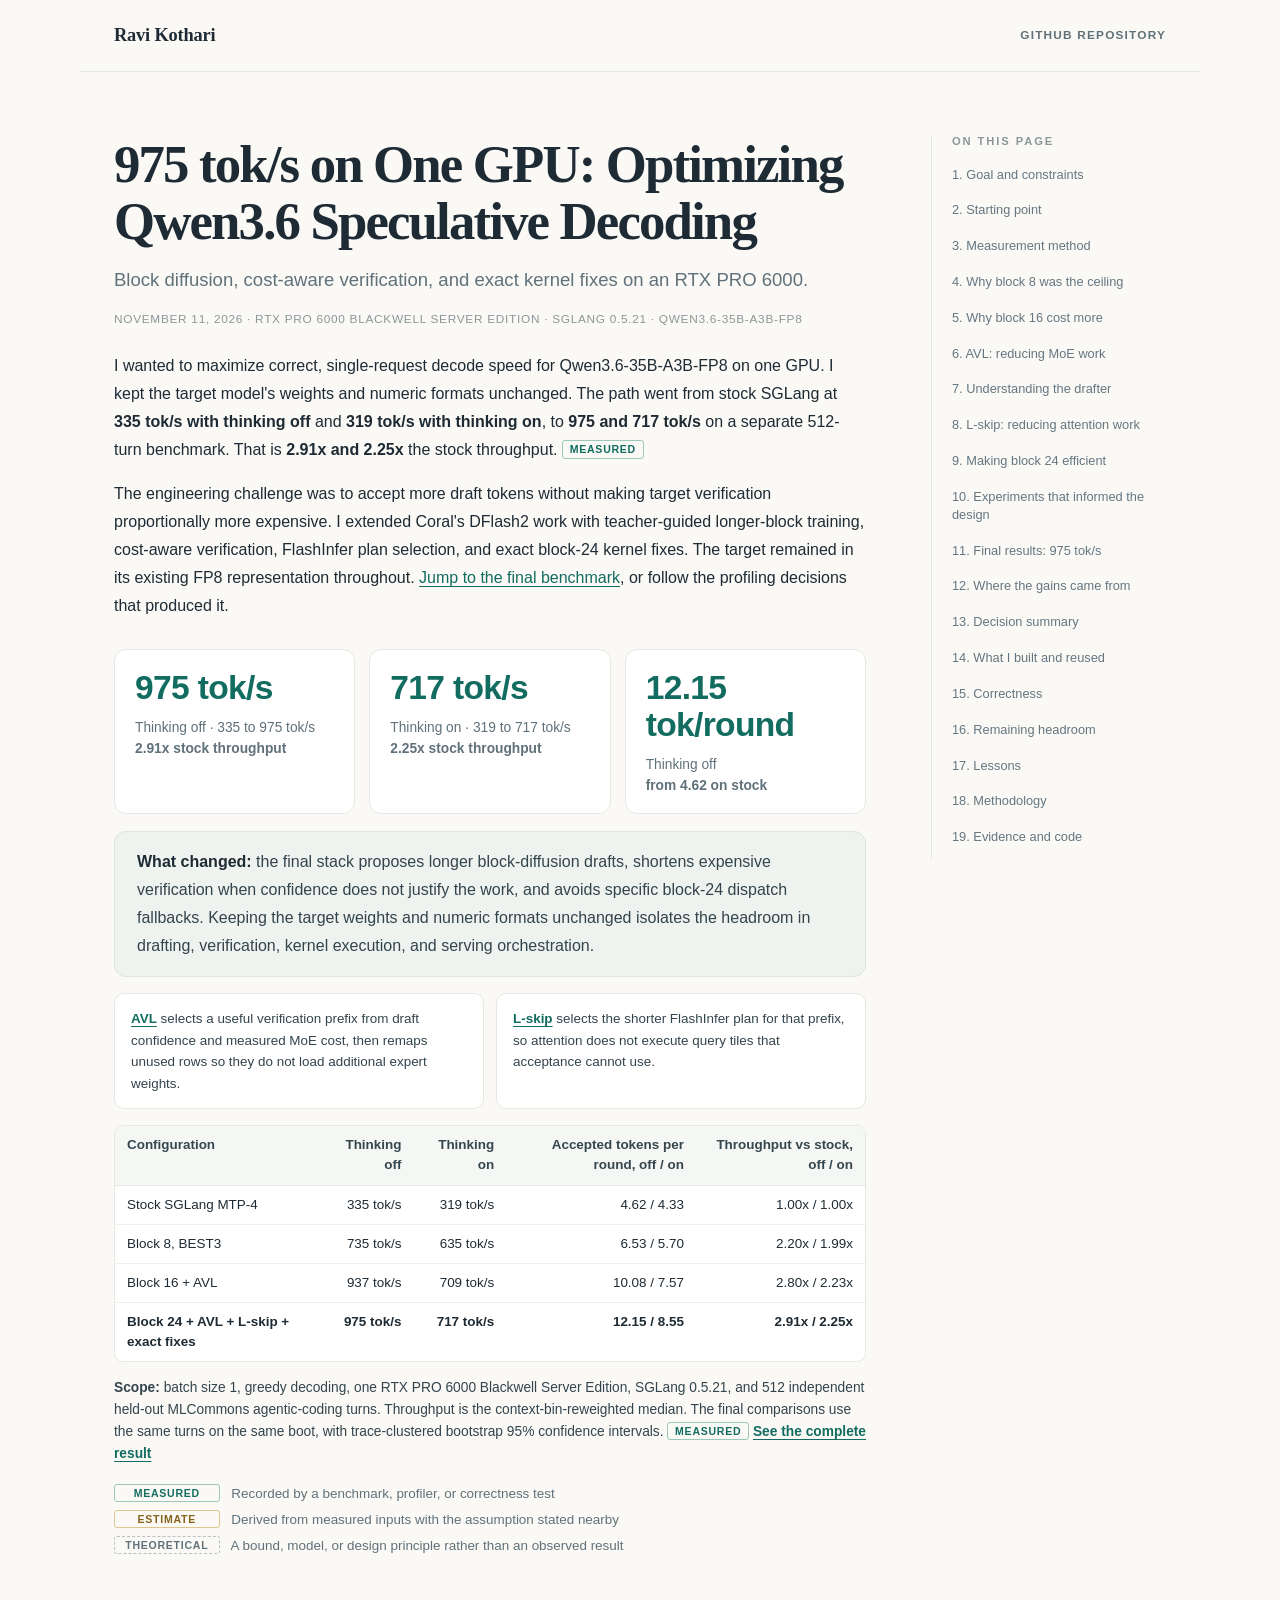
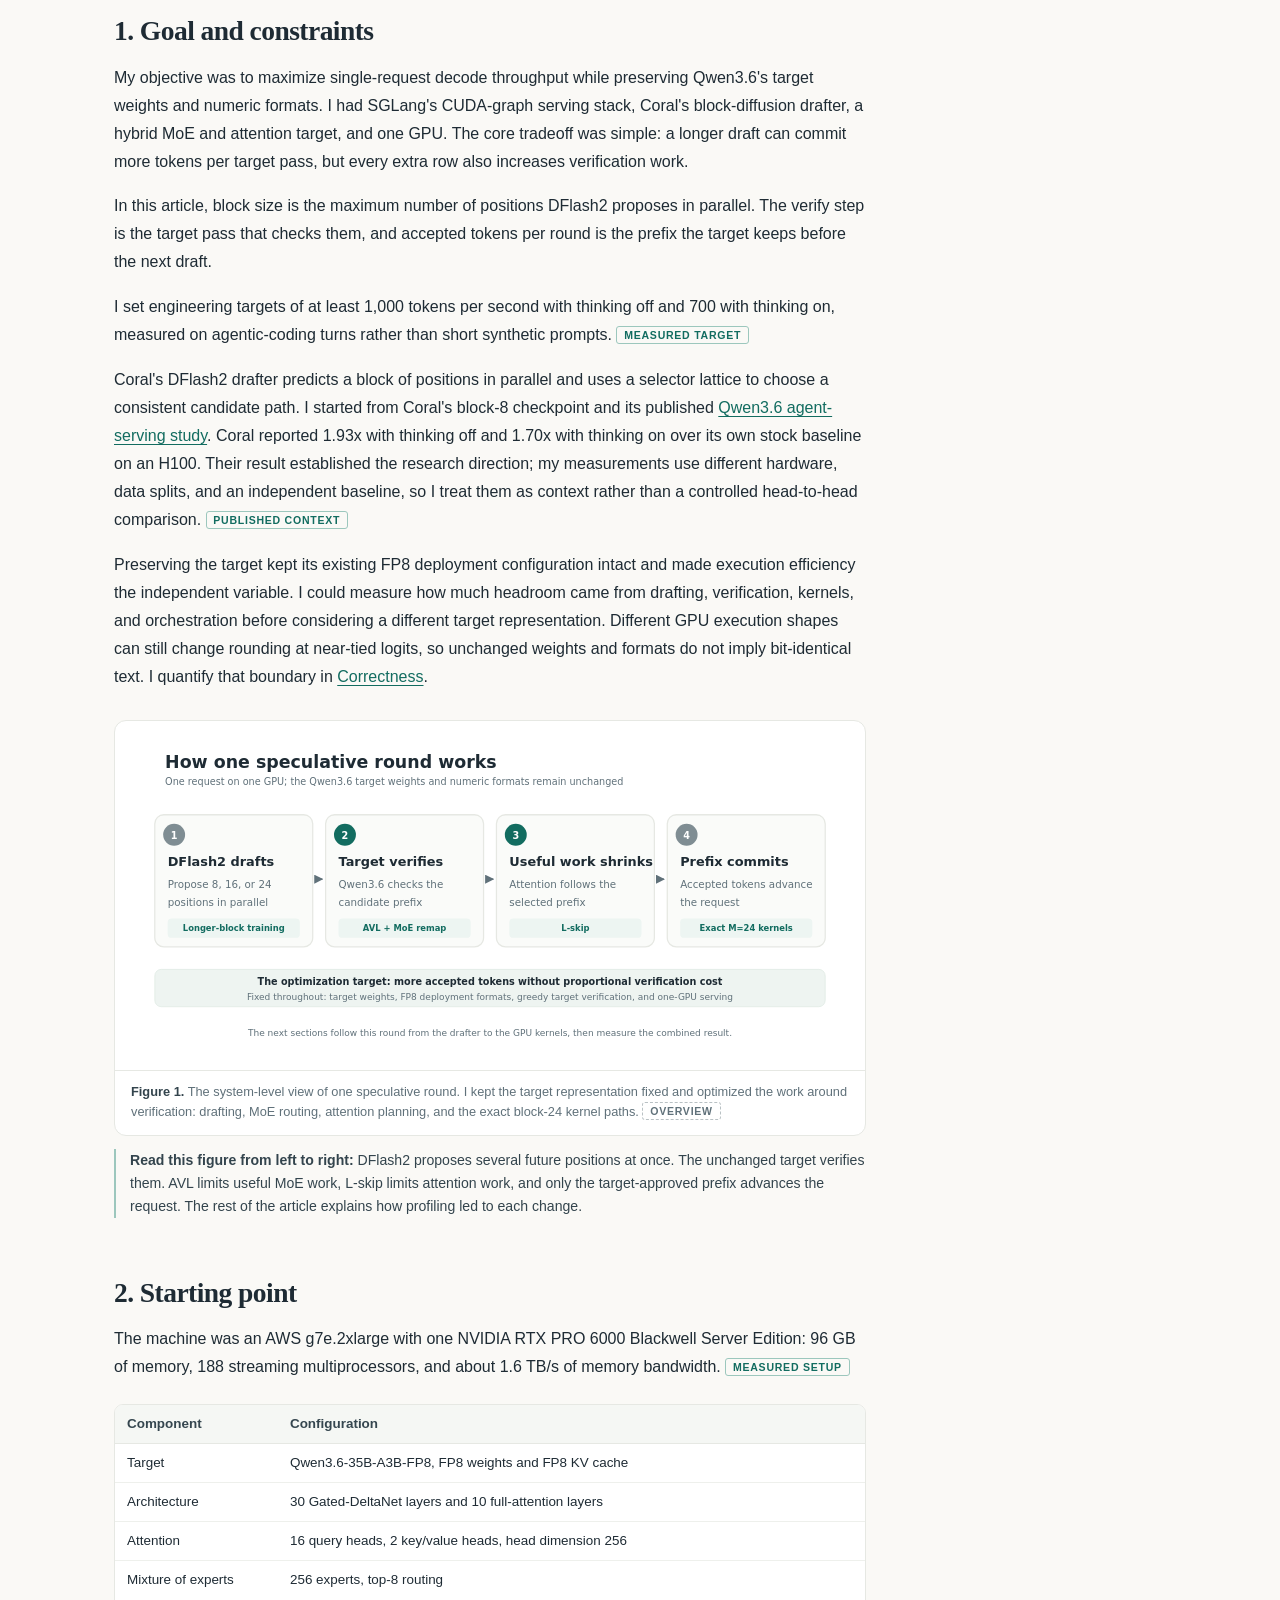
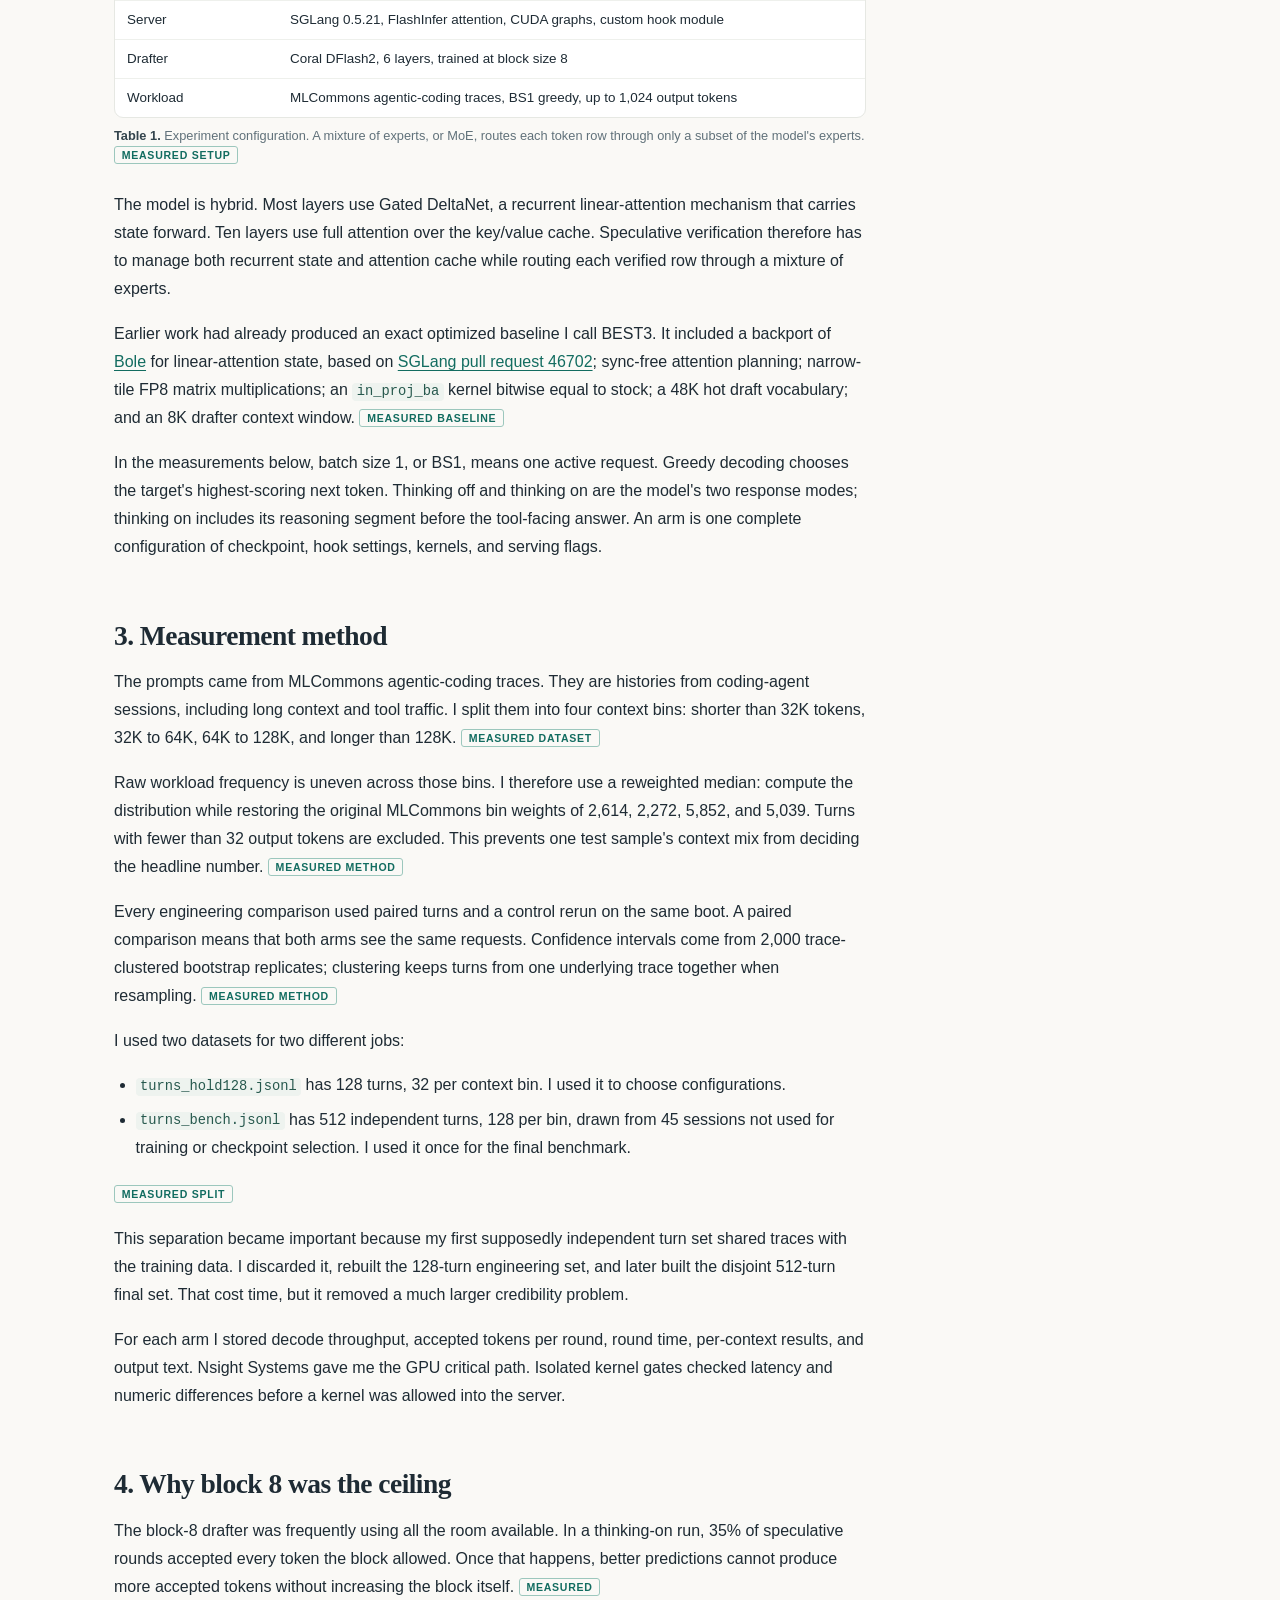
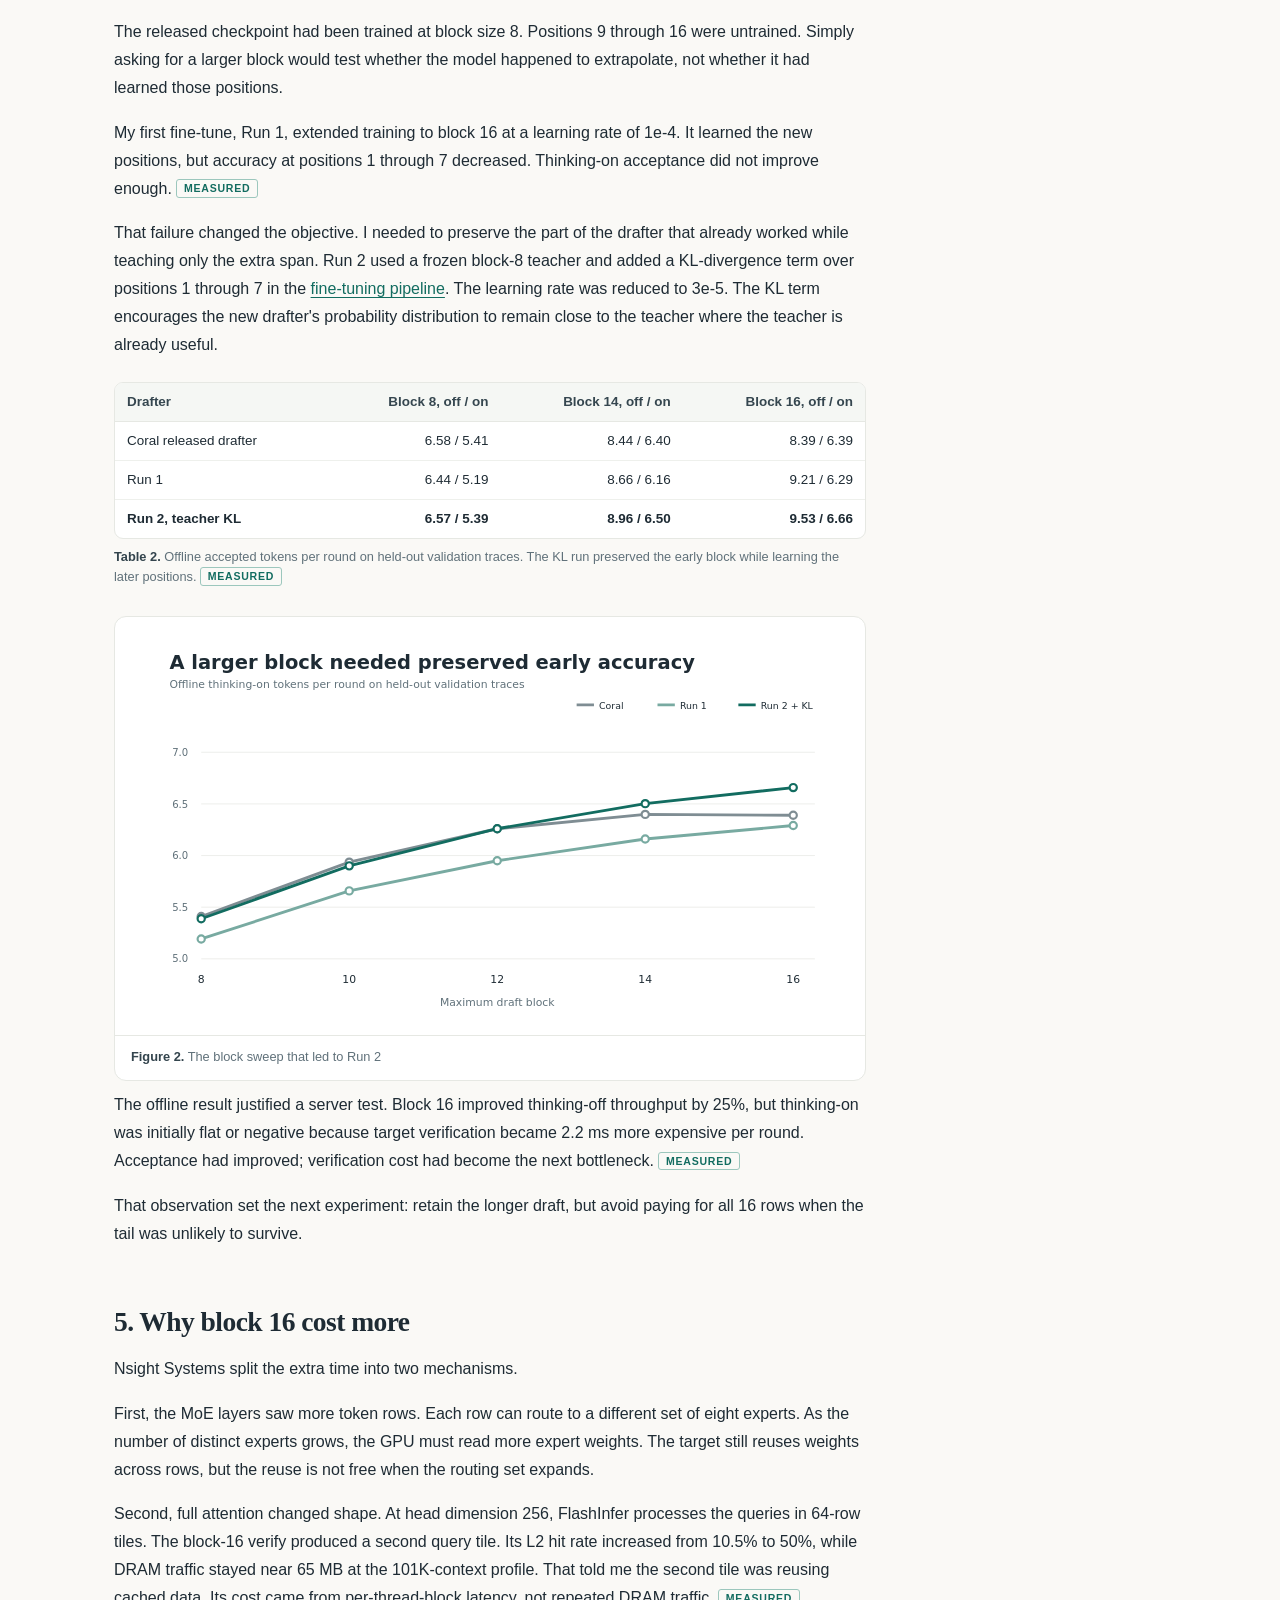
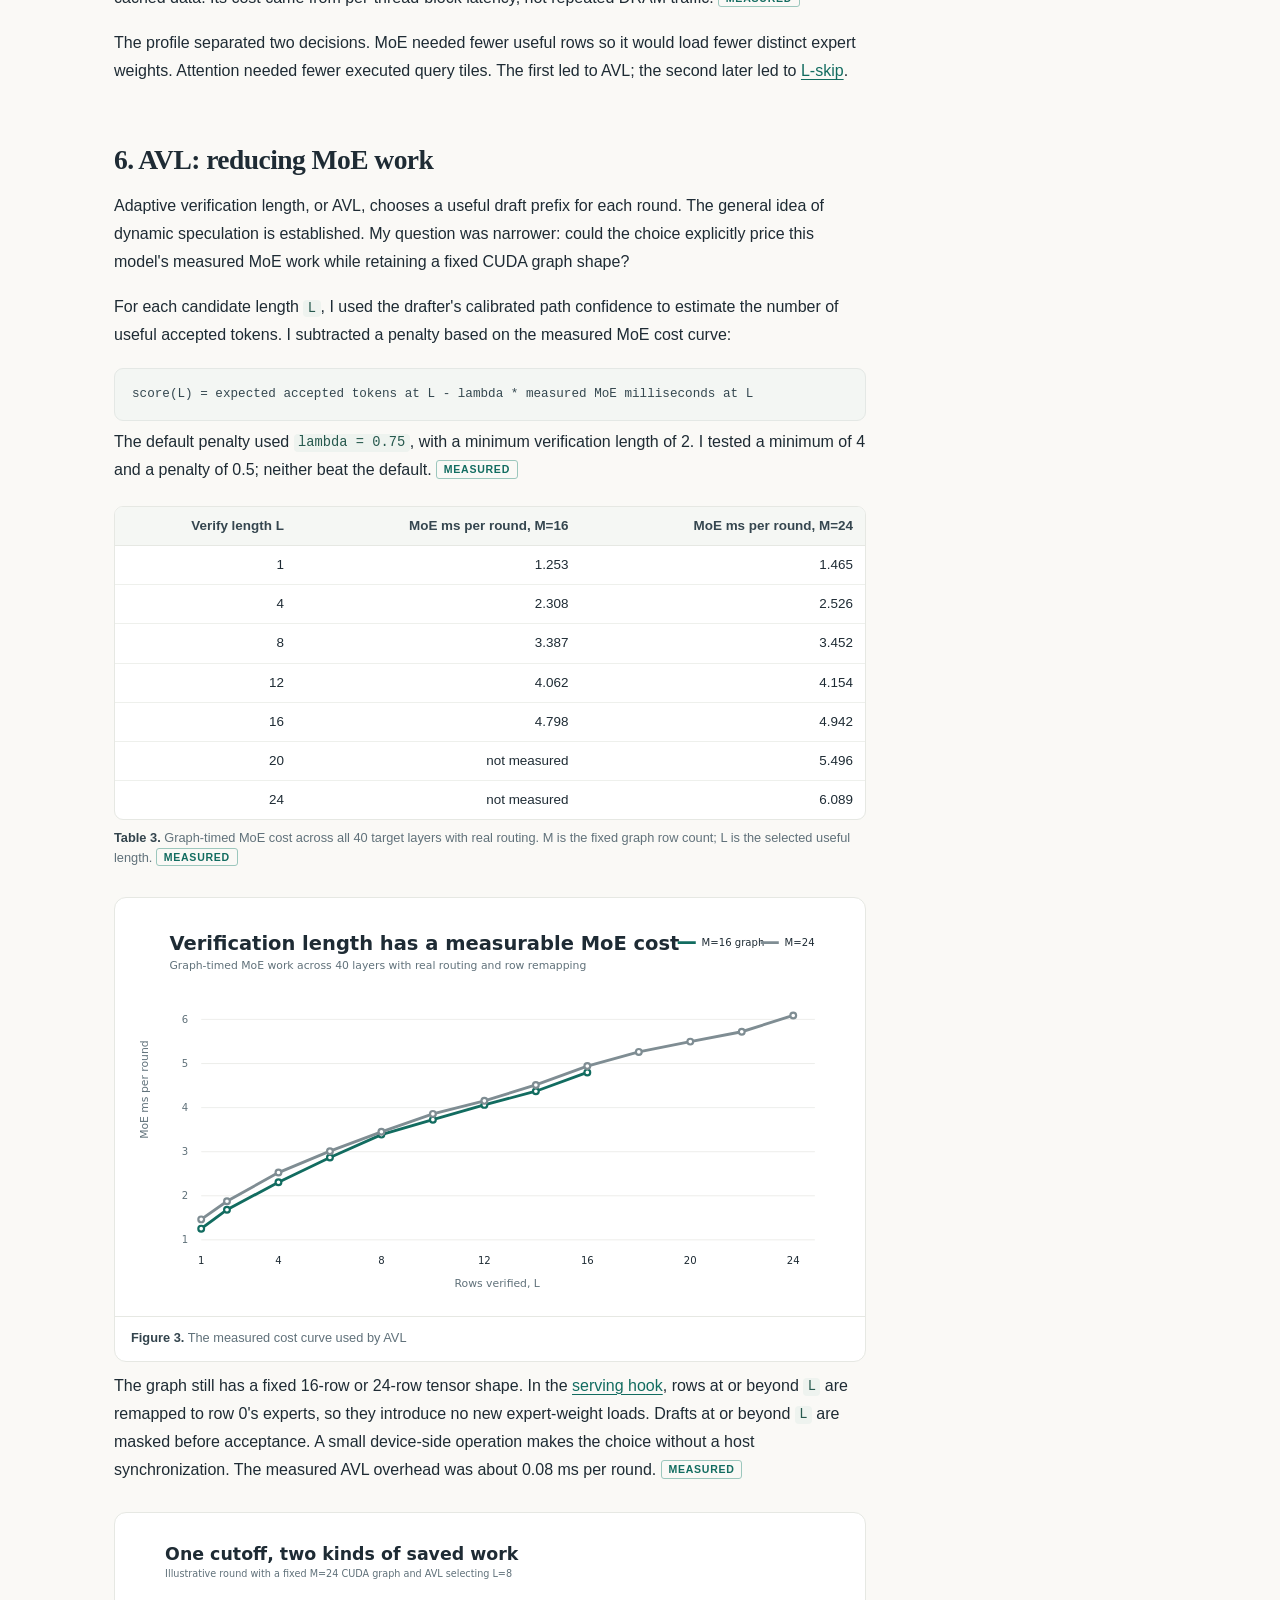
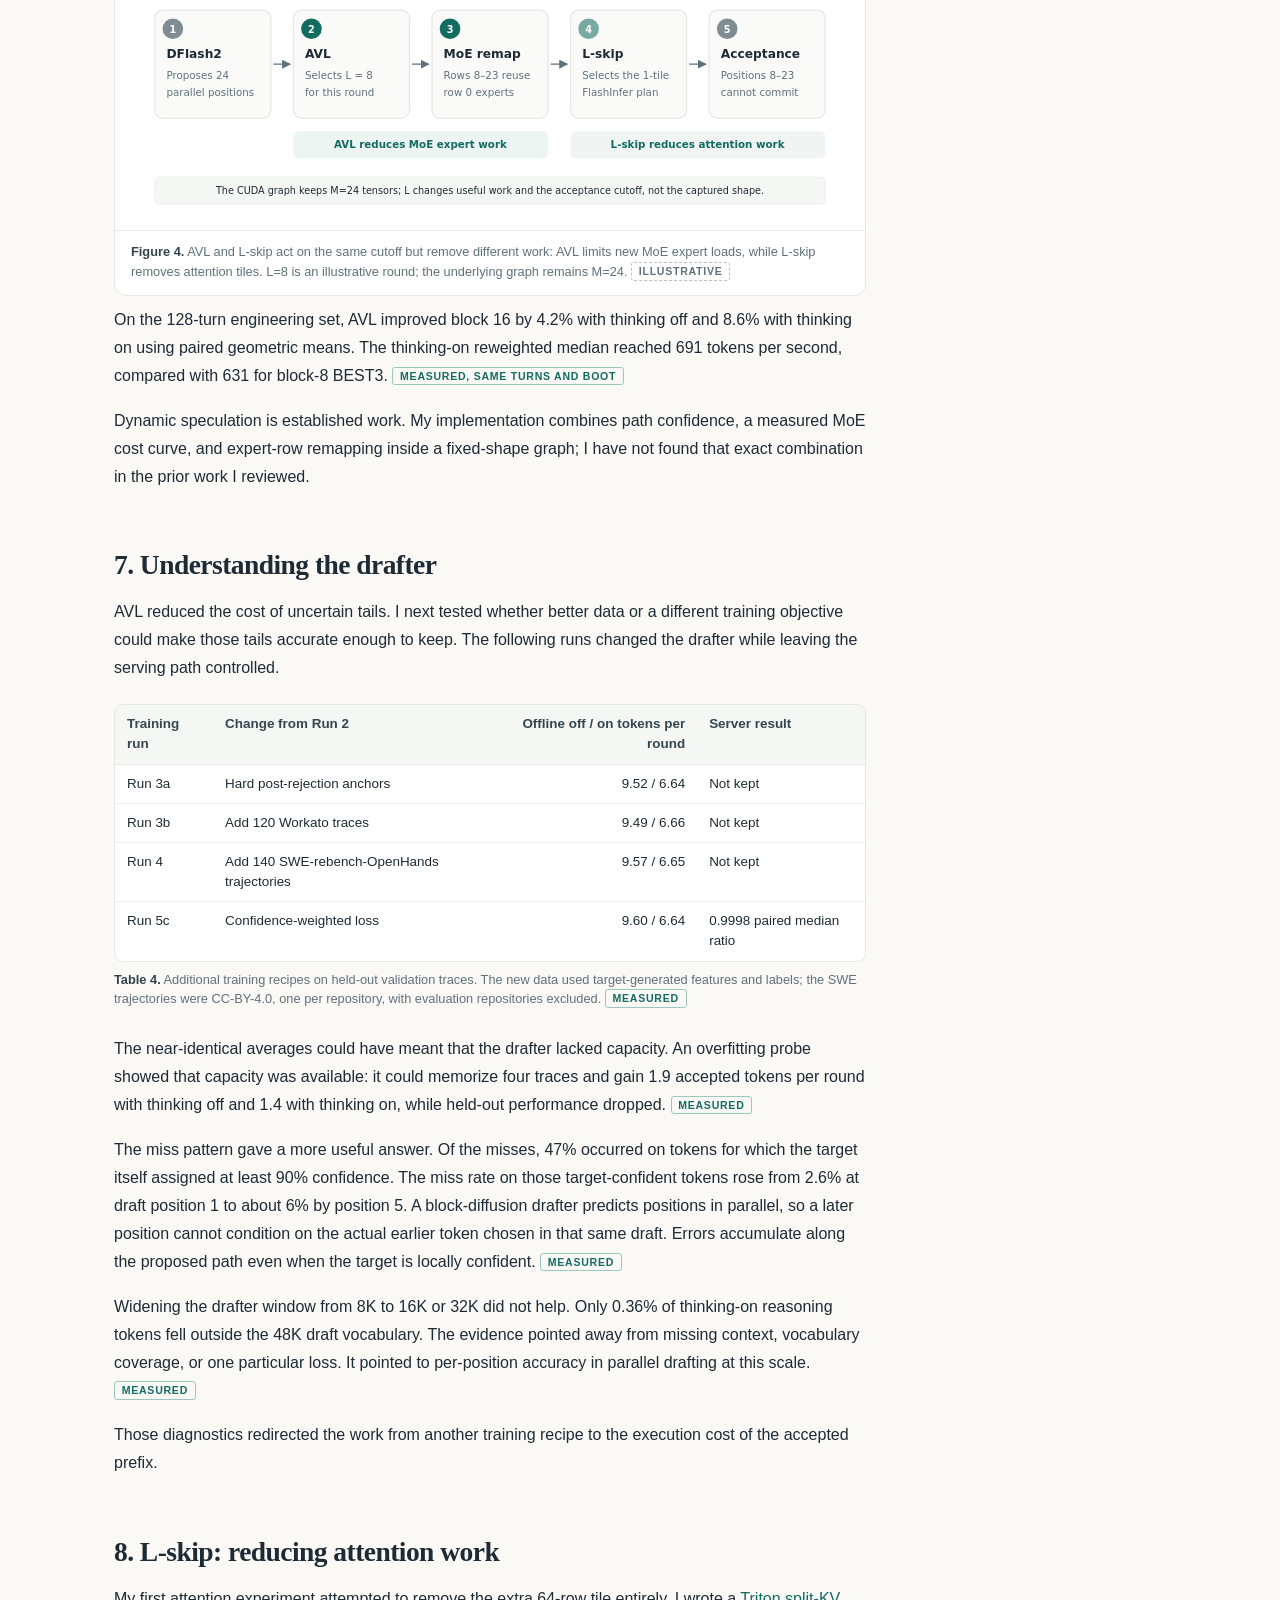
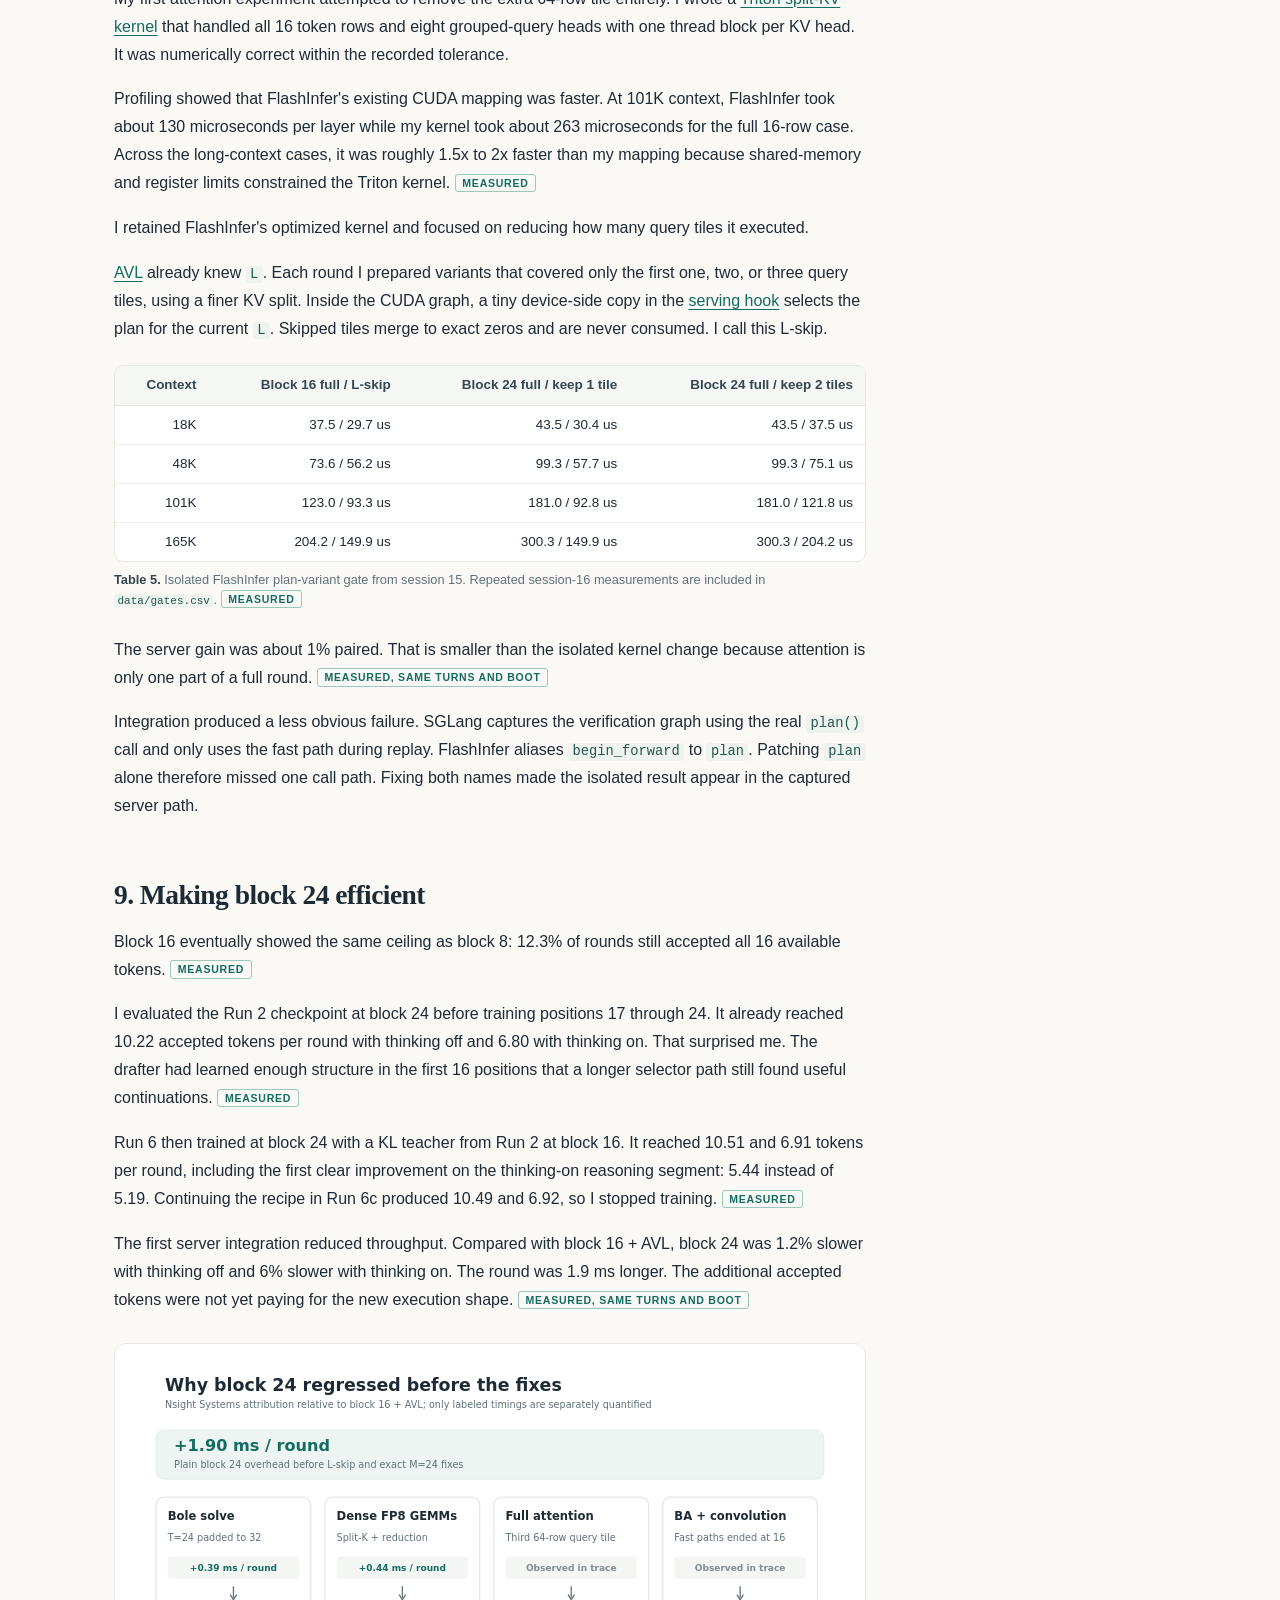
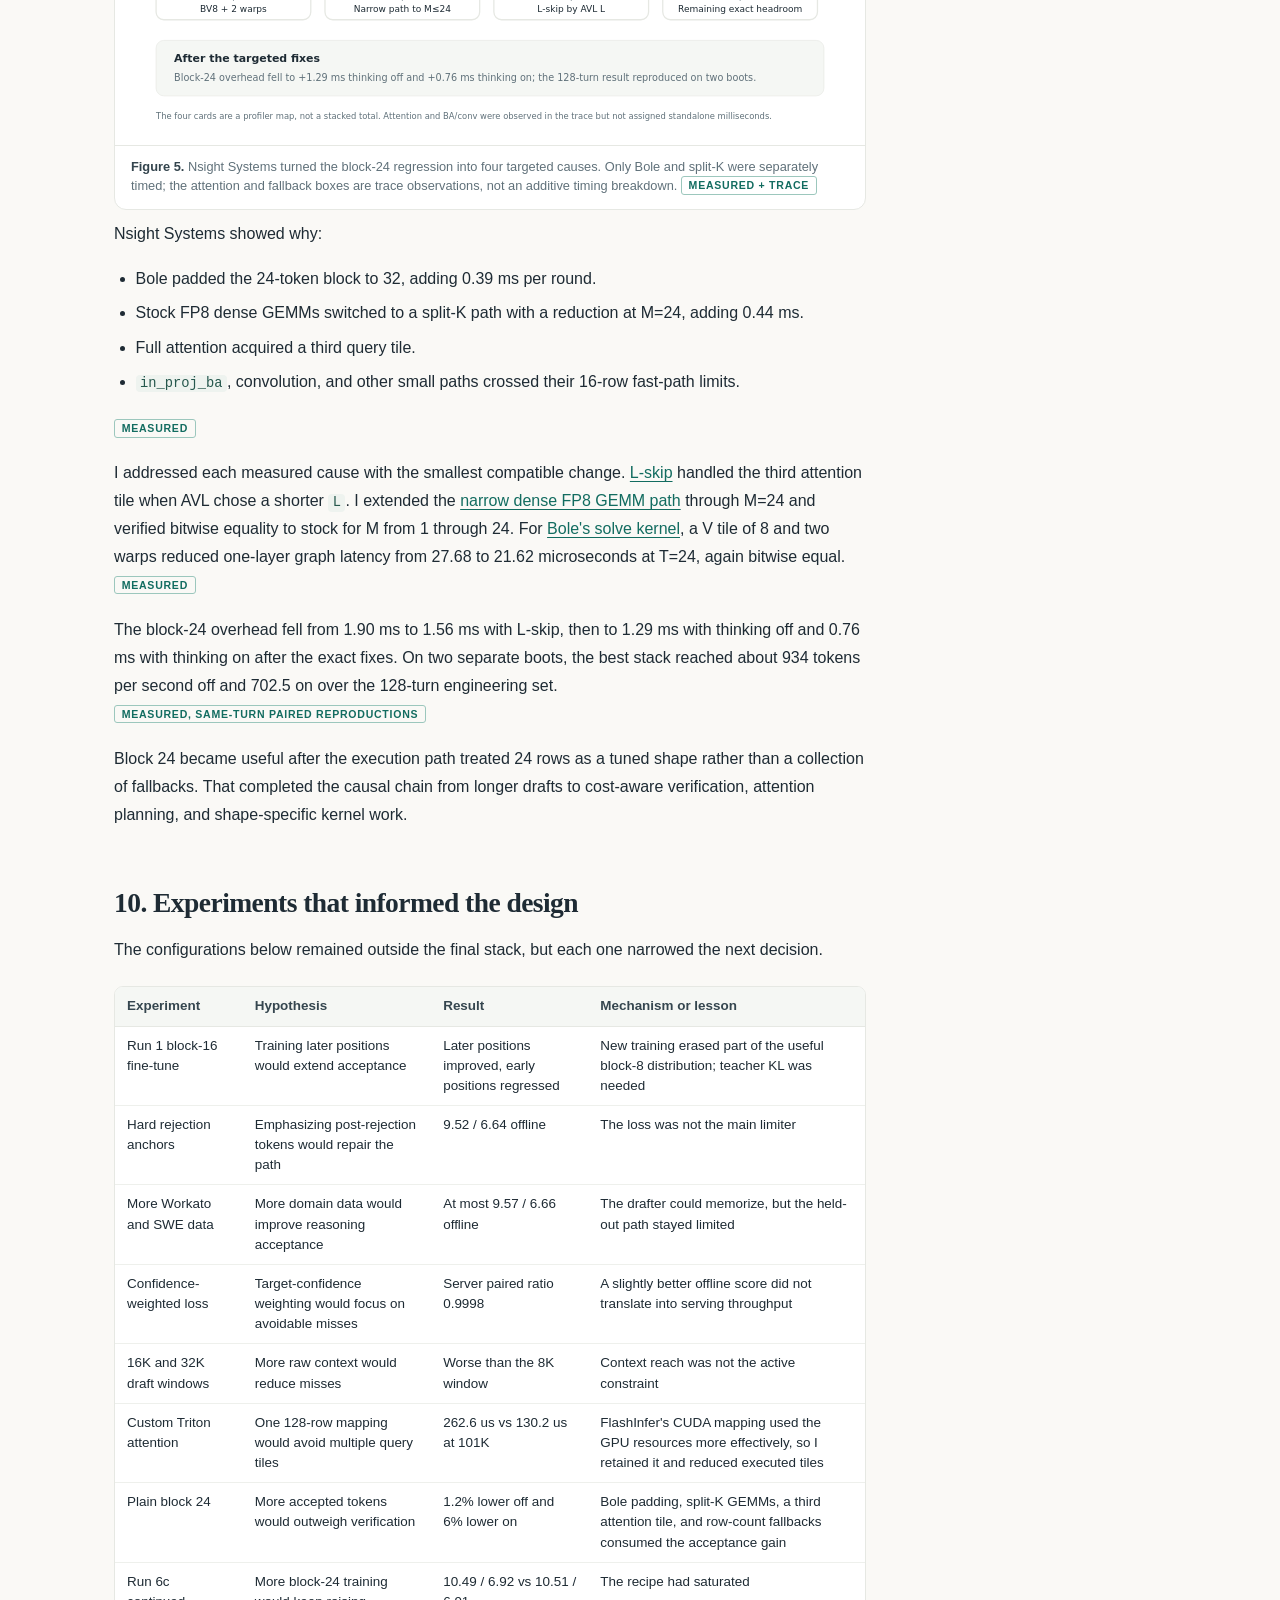
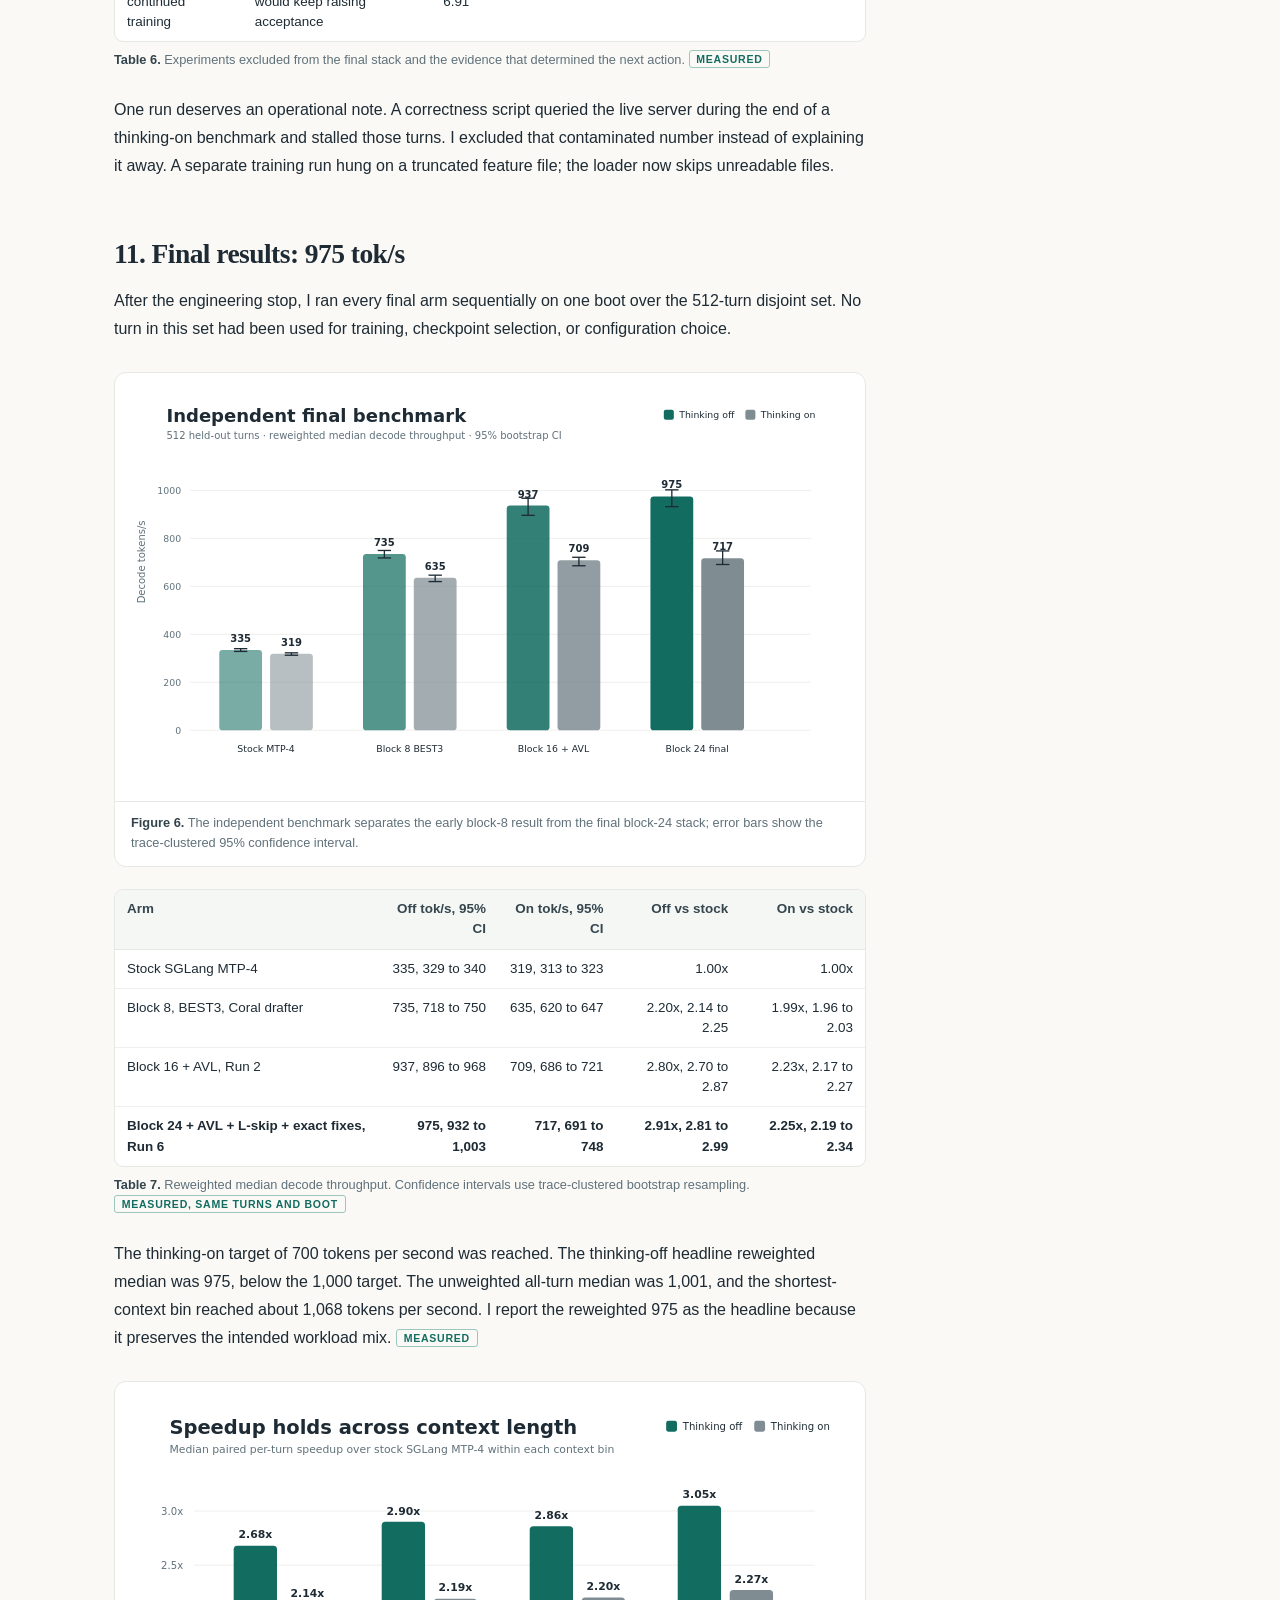
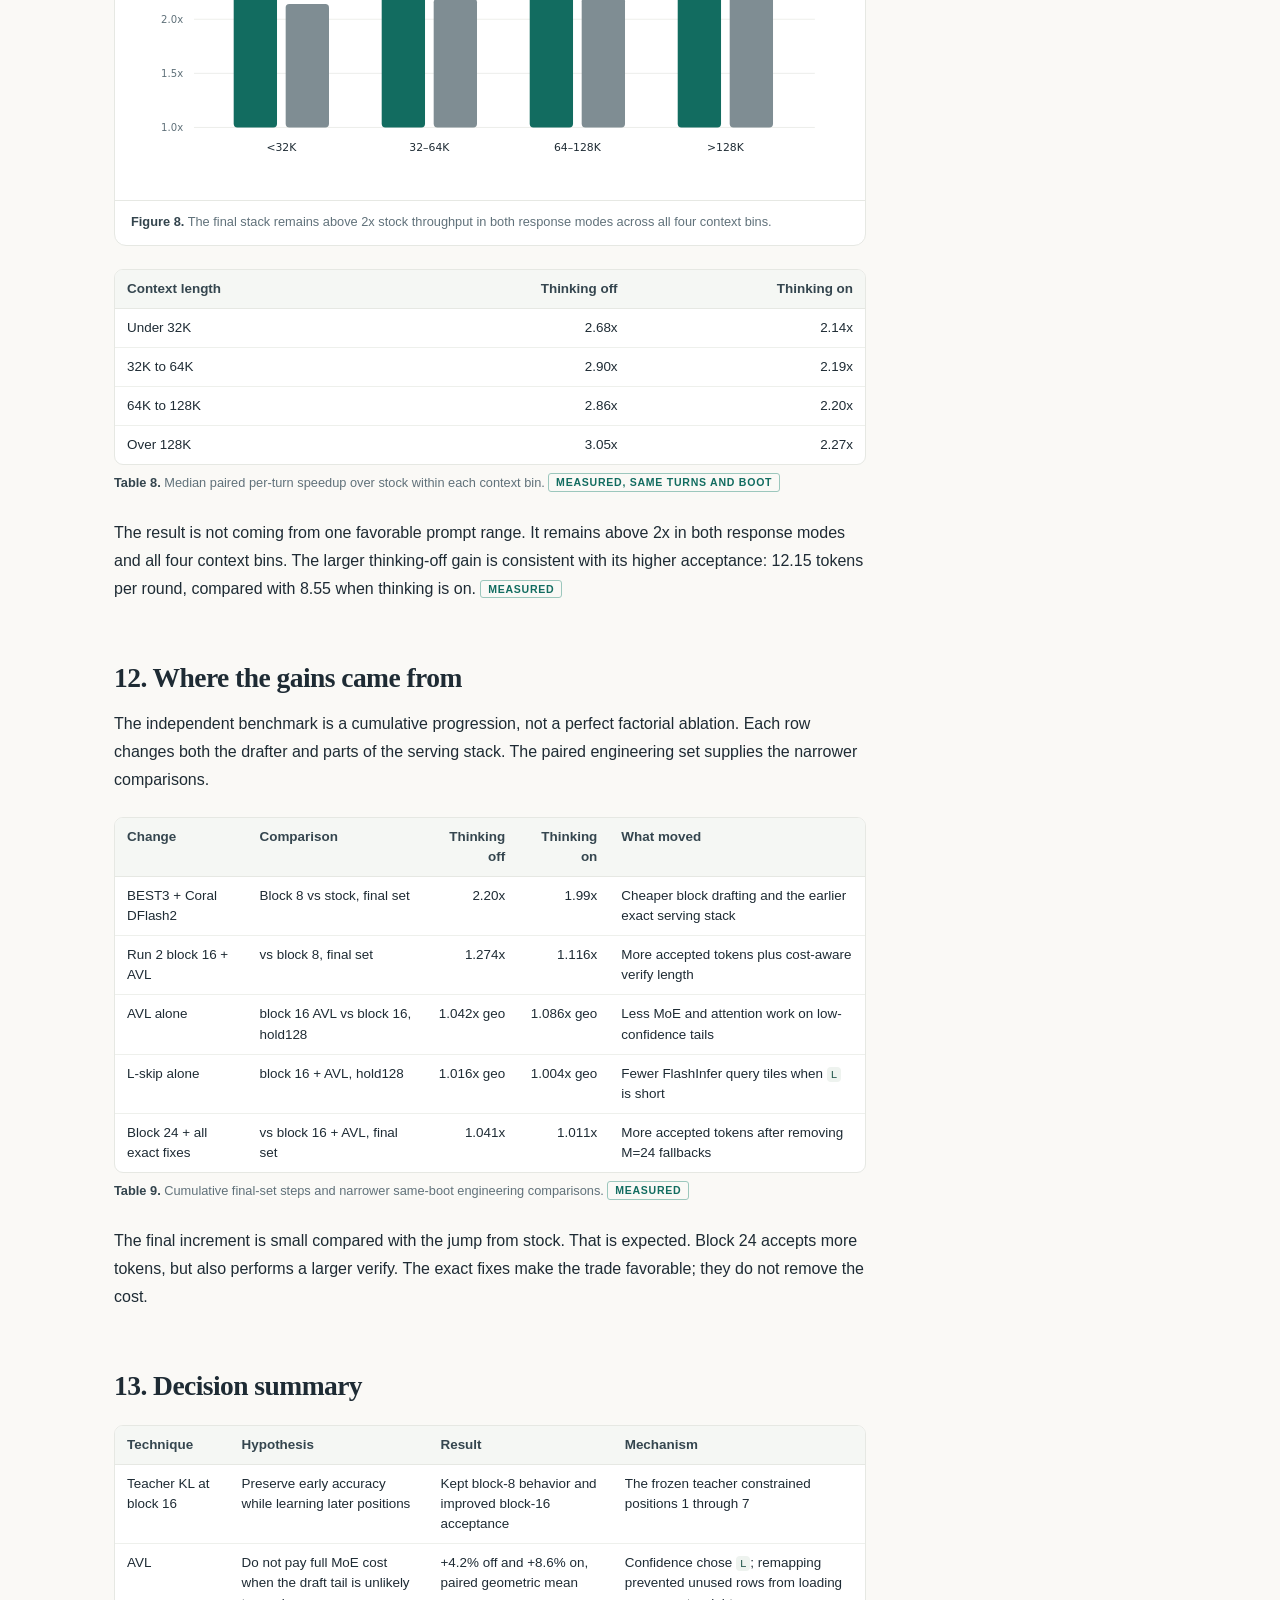
==== experiments/qwen36-speculative-decoding/index.html @ 2ddb14fc "Add Qwen3.6 speculative decoding study" ====
<!doctype html>
<html lang="en">
<head>
<meta charset="utf-8">
<meta name="viewport" content="width=device-width, initial-scale=1">
<title>975 tok/s on One GPU: Optimizing Qwen3.6 Speculative Decoding</title>
<meta name="description" content="A measured path from stock SGLang to 975 tokens per second for Qwen3.6-35B-A3B-FP8 on one RTX PRO 6000.">
<meta name="author" content="Ravi Kothari">
<meta name="theme-color" content="#faf9f6">
<link rel="stylesheet" href="style.css">
</head>
<body>
<header class="site"><a class="brand" href="../../index.html">Ravi Kothari</a><a class="repo-link" href="https://github.com/ravi-kot/sglang-speculative-decoding-optimization/tree/main/experiments/qwen36-speculative-decoding">GitHub repository</a></header>
<main>
<article>
<header class="post">
<h1>975 tok/s on One GPU: Optimizing Qwen3.6 Speculative Decoding</h1>
<p class="subtitle">Block diffusion, cost-aware verification, and exact kernel fixes on an RTX PRO 6000.</p>
<p class="meta">November 11, 2026 · RTX PRO 6000 Blackwell Server Edition · SGLang 0.5.21 · Qwen3.6-35B-A3B-FP8</p>
</header>
<p>I wanted to maximize correct, single-request decode speed for Qwen3.6-35B-A3B-FP8 on one GPU. I kept the target model's weights and numeric formats unchanged. The path went from stock SGLang at <strong>335 tok/s with thinking off</strong> and <strong>319 tok/s with thinking on</strong>, to <strong>975 and 717 tok/s</strong> on a separate 512-turn benchmark. That is <strong>2.91x and 2.25x</strong> the stock throughput. <span class="tag meas">Measured</span></p>
<p>The engineering challenge was to accept more draft tokens without making target verification proportionally more expensive. I extended Coral's DFlash2 work with teacher-guided longer-block training, cost-aware verification, FlashInfer plan selection, and exact block-24 kernel fixes. The target remained in its existing FP8 representation throughout. <a href="#final-independent-benchmark">Jump to the final benchmark</a>, or follow the profiling decisions that produced it.</p>
<div class="stat-grid">
<div class="stat"><p class="stat-num">975 tok/s</p><p class="stat-label">Thinking off · 335 to 975 tok/s<br><strong>2.91x stock throughput</strong></p></div>
<div class="stat"><p class="stat-num">717 tok/s</p><p class="stat-label">Thinking on · 319 to 717 tok/s<br><strong>2.25x stock throughput</strong></p></div>
<div class="stat"><p class="stat-num">12.15 tok/round</p><p class="stat-label">Thinking off<br><strong>from 4.62 on stock</strong></p></div>
</div>
<div class="callout">
<p><strong>What changed:</strong> the final stack proposes longer block-diffusion drafts, shortens expensive verification when confidence does not justify the work, and avoids specific block-24 dispatch fallbacks. Keeping the target weights and numeric formats unchanged isolates the headroom in drafting, verification, kernel execution, and serving orchestration.</p>
</div>
<div class="definition-grid">
<div class="definition-card"><p><strong><a href="#adaptive-verification-length">AVL</a></strong> selects a useful verification prefix from draft confidence and measured MoE cost, then remaps unused rows so they do not load additional expert weights.</p></div>
<div class="definition-card"><p><strong><a href="#attention-and-l-skip">L-skip</a></strong> selects the shorter FlashInfer plan for that prefix, so attention does not execute query tiles that acceptance cannot use.</p></div>
</div>
<div class="top-table">
<div class="table-wrap"><table>
<thead>
<tr>
<th>Configuration</th>
<th style="text-align:right">Thinking off</th>
<th style="text-align:right">Thinking on</th>
<th style="text-align:right">Accepted tokens per round, off / on</th>
<th style="text-align:right">Throughput vs stock, off / on</th>
</tr>
</thead>
<tbody>
<tr>
<td>Stock SGLang MTP-4</td>
<td style="text-align:right">335 tok/s</td>
<td style="text-align:right">319 tok/s</td>
<td style="text-align:right">4.62 / 4.33</td>
<td style="text-align:right">1.00x / 1.00x</td>
</tr>
<tr>
<td>Block 8, BEST3</td>
<td style="text-align:right">735 tok/s</td>
<td style="text-align:right">635 tok/s</td>
<td style="text-align:right">6.53 / 5.70</td>
<td style="text-align:right">2.20x / 1.99x</td>
</tr>
<tr>
<td>Block 16 + AVL</td>
<td style="text-align:right">937 tok/s</td>
<td style="text-align:right">709 tok/s</td>
<td style="text-align:right">10.08 / 7.57</td>
<td style="text-align:right">2.80x / 2.23x</td>
</tr>
<tr>
<td><strong>Block 24 + AVL + L-skip + exact fixes</strong></td>
<td style="text-align:right"><strong>975 tok/s</strong></td>
<td style="text-align:right"><strong>717 tok/s</strong></td>
<td style="text-align:right"><strong>12.15 / 8.55</strong></td>
<td style="text-align:right"><strong>2.91x / 2.25x</strong></td>
</tr>
</tbody>
</table></div>
</div>
<p class="result-scope"><strong>Scope:</strong> batch size 1, greedy decoding, one RTX PRO 6000 Blackwell Server Edition, SGLang 0.5.21, and 512 independent held-out MLCommons agentic-coding turns. Throughput is the context-bin-reweighted median. The final comparisons use the same turns on the same boot, with trace-clustered bootstrap 95% confidence intervals. <span class="tag meas">Measured</span> <a class="result-link" href="#final-independent-benchmark">See the complete result</a></p>
<div class="evidence-key">
<p><span class="tag meas">Measured</span> Recorded by a benchmark, profiler, or correctness test</p>
<p><span class="tag est">Estimate</span> Derived from measured inputs with the assumption stated nearby</p>
<p><span class="tag theo">Theoretical</span> A bound, model, or design principle rather than an observed result</p>
</div>
<nav class="toc toc-inline" aria-label="Contents"><p class="toc-head">Contents</p><ol><li><a href="#the-goal">1. Goal and constraints</a></li><li><a href="#what-i-started-with">2. Starting point</a></li><li><a href="#measurement">3. Measurement method</a></li><li><a href="#block-size-ceiling">4. Why block 8 was the ceiling</a></li><li><a href="#larger-verify-cost">5. Why block 16 cost more</a></li><li><a href="#adaptive-verification-length">6. AVL: reducing MoE work</a></li><li><a href="#drafter-training">7. Understanding the drafter</a></li><li><a href="#attention-and-l-skip">8. L-skip: reducing attention work</a></li><li><a href="#block-24">9. Making block 24 efficient</a></li><li><a href="#experiments-not-kept">10. Experiments that informed the design</a></li><li><a href="#final-independent-benchmark">11. Final results: 975 tok/s</a></li><li><a href="#ablation">12. Where the gains came from</a></li><li><a href="#mechanisms">13. Decision summary</a></li><li><a href="#ownership">14. What I built and reused</a></li><li><a href="#correctness">15. Correctness</a></li><li><a href="#stopping-rule">16. Remaining headroom</a></li><li><a href="#lessons">17. Lessons</a></li><li><a href="#methodology-notes">18. Methodology</a></li><li><a href="#evidence-code-and-references">19. Evidence and code</a></li></ol></nav>
<h2 id="the-goal">1. Goal and constraints</h2>
<p>My objective was to maximize single-request decode throughput while preserving Qwen3.6's target weights and numeric formats. I had SGLang's CUDA-graph serving stack, Coral's block-diffusion drafter, a hybrid MoE and attention target, and one GPU. The core tradeoff was simple: a longer draft can commit more tokens per target pass, but every extra row also increases verification work.</p>
<p>In this article, block size is the maximum number of positions DFlash2 proposes in parallel. The verify step is the target pass that checks them, and accepted tokens per round is the prefix the target keeps before the next draft.</p>
<p>I set engineering targets of at least 1,000 tokens per second with thinking off and 700 with thinking on, measured on agentic-coding turns rather than short synthetic prompts. <span class="tag meas">Measured target</span></p>
<p>Coral's DFlash2 drafter predicts a block of positions in parallel and uses a selector lattice to choose a consistent candidate path. I started from Coral's block-8 checkpoint and its published <a href="https://www.coralbricks.ai/blog/speculative-decoding-qwen36" target="_blank" rel="noopener noreferrer">Qwen3.6 agent-serving study</a>. Coral reported 1.93x with thinking off and 1.70x with thinking on over its own stock baseline on an H100. Their result established the research direction; my measurements use different hardware, data splits, and an independent baseline, so I treat them as context rather than a controlled head-to-head comparison. <span class="tag meas">Published context</span></p>
<p>Preserving the target kept its existing FP8 deployment configuration intact and made execution efficiency the independent variable. I could measure how much headroom came from drafting, verification, kernels, and orchestration before considering a different target representation. Different GPU execution shapes can still change rounding at near-tied logits, so unchanged weights and formats do not imply bit-identical text. I quantify that boundary in <a href="#correctness">Correctness</a>.</p>
<figure class="wide-flow">
<div class="fig-body"><img src="assets/system-overview.svg" alt="Four-stage overview of a speculative decoding round: DFlash2 proposes positions, Qwen3.6 verifies a candidate prefix, AVL and L-skip reduce unnecessary work, and the accepted prefix advances the request."></div>
<figcaption id="figure-system-overview"><span class="cap-num">Figure 1.</span> The system-level view of one speculative round. I kept the target representation fixed and optimized the work around verification: drafting, MoE routing, attention planning, and the exact block-24 kernel paths. <span class="tag theo">Overview</span></figcaption>
</figure>
<p class="read-guide"><strong>Read this figure from left to right:</strong> DFlash2 proposes several future positions at once. The unchanged target verifies them. AVL limits useful MoE work, L-skip limits attention work, and only the target-approved prefix advances the request. The rest of the article explains how profiling led to each change.</p>
<h2 id="what-i-started-with">2. Starting point</h2>
<p>The machine was an AWS g7e.2xlarge with one NVIDIA RTX PRO 6000 Blackwell Server Edition: 96 GB of memory, 188 streaming multiprocessors, and about 1.6 TB/s of memory bandwidth. <span class="tag meas">Measured setup</span></p>
<div class="table-wrap"><table>
<thead>
<tr>
<th>Component</th>
<th>Configuration</th>
</tr>
</thead>
<tbody>
<tr>
<td>Target</td>
<td>Qwen3.6-35B-A3B-FP8, FP8 weights and FP8 KV cache</td>
</tr>
<tr>
<td>Architecture</td>
<td>30 Gated-DeltaNet layers and 10 full-attention layers</td>
</tr>
<tr>
<td>Attention</td>
<td>16 query heads, 2 key/value heads, head dimension 256</td>
</tr>
<tr>
<td>Mixture of experts</td>
<td>256 experts, top-8 routing</td>
</tr>
<tr>
<td>Server</td>
<td>SGLang 0.5.21, FlashInfer attention, CUDA graphs, custom hook module</td>
</tr>
<tr>
<td>Drafter</td>
<td>Coral DFlash2, 6 layers, trained at block size 8</td>
</tr>
<tr>
<td>Workload</td>
<td>MLCommons agentic-coding traces, BS1 greedy, up to 1,024 output tokens</td>
</tr>
</tbody>
</table></div>
<p class="caption" id="table-setup"><span class="cap-num">Table 1.</span> Experiment configuration. A mixture of experts, or MoE, routes each token row through only a subset of the model's experts. <span class="tag meas">Measured setup</span></p>
<p>The model is hybrid. Most layers use Gated DeltaNet, a recurrent linear-attention mechanism that carries state forward. Ten layers use full attention over the key/value cache. Speculative verification therefore has to manage both recurrent state and attention cache while routing each verified row through a mixture of experts.</p>
<p>Earlier work had already produced an exact optimized baseline I call BEST3. It included a backport of <a href="https://arxiv.org/abs/2608.01651" target="_blank" rel="noopener noreferrer">Bole</a> for linear-attention state, based on <a href="https://github.com/sgl-project/sglang/pull/46702" target="_blank" rel="noopener noreferrer">SGLang pull request 46702</a>; sync-free attention planning; narrow-tile FP8 matrix multiplications; an <code>in_proj_ba</code> kernel bitwise equal to stock; a 48K hot draft vocabulary; and an 8K drafter context window. <span class="tag meas">Measured baseline</span></p>
<p>In the measurements below, batch size 1, or BS1, means one active request. Greedy decoding chooses the target's highest-scoring next token. Thinking off and thinking on are the model's two response modes; thinking on includes its reasoning segment before the tool-facing answer. An arm is one complete configuration of checkpoint, hook settings, kernels, and serving flags.</p>
<h2 id="measurement">3. Measurement method</h2>
<p>The prompts came from MLCommons agentic-coding traces. They are histories from coding-agent sessions, including long context and tool traffic. I split them into four context bins: shorter than 32K tokens, 32K to 64K, 64K to 128K, and longer than 128K. <span class="tag meas">Measured dataset</span></p>
<p>Raw workload frequency is uneven across those bins. I therefore use a reweighted median: compute the distribution while restoring the original MLCommons bin weights of 2,614, 2,272, 5,852, and 5,039. Turns with fewer than 32 output tokens are excluded. This prevents one test sample's context mix from deciding the headline number. <span class="tag meas">Measured method</span></p>
<p>Every engineering comparison used paired turns and a control rerun on the same boot. A paired comparison means that both arms see the same requests. Confidence intervals come from 2,000 trace-clustered bootstrap replicates; clustering keeps turns from one underlying trace together when resampling. <span class="tag meas">Measured method</span></p>
<p>I used two datasets for two different jobs:</p>
<ul>
<li><code>turns_hold128.jsonl</code> has 128 turns, 32 per context bin. I used it to choose configurations.</li>
<li><code>turns_bench.jsonl</code> has 512 independent turns, 128 per bin, drawn from 45 sessions not used for training or checkpoint selection. I used it once for the final benchmark.</li>
</ul>
<p><span class="tag meas">Measured split</span></p>
<p>This separation became important because my first supposedly independent turn set shared traces with the training data. I discarded it, rebuilt the 128-turn engineering set, and later built the disjoint 512-turn final set. That cost time, but it removed a much larger credibility problem.</p>
<p>For each arm I stored decode throughput, accepted tokens per round, round time, per-context results, and output text. Nsight Systems gave me the GPU critical path. Isolated kernel gates checked latency and numeric differences before a kernel was allowed into the server.</p>
<h2 id="block-size-ceiling">4. Why block 8 was the ceiling</h2>
<p>The block-8 drafter was frequently using all the room available. In a thinking-on run, 35% of speculative rounds accepted every token the block allowed. Once that happens, better predictions cannot produce more accepted tokens without increasing the block itself. <span class="tag meas">Measured</span></p>
<p>The released checkpoint had been trained at block size 8. Positions 9 through 16 were untrained. Simply asking for a larger block would test whether the model happened to extrapolate, not whether it had learned those positions.</p>
<p>My first fine-tune, Run 1, extended training to block 16 at a learning rate of 1e-4. It learned the new positions, but accuracy at positions 1 through 7 decreased. Thinking-on acceptance did not improve enough. <span class="tag meas">Measured</span></p>
<p>That failure changed the objective. I needed to preserve the part of the drafter that already worked while teaching only the extra span. Run 2 used a frozen block-8 teacher and added a KL-divergence term over positions 1 through 7 in the <a href="https://github.com/ravi-kot/sglang-speculative-decoding-optimization/blob/main/experiments/qwen36-speculative-decoding/code/q36/ft2_train.py" target="_blank" rel="noopener noreferrer">fine-tuning pipeline</a>. The learning rate was reduced to 3e-5. The KL term encourages the new drafter's probability distribution to remain close to the teacher where the teacher is already useful.</p>
<div class="table-wrap"><table>
<thead>
<tr>
<th>Drafter</th>
<th style="text-align:right">Block 8, off / on</th>
<th style="text-align:right">Block 14, off / on</th>
<th style="text-align:right">Block 16, off / on</th>
</tr>
</thead>
<tbody>
<tr>
<td>Coral released drafter</td>
<td style="text-align:right">6.58 / 5.41</td>
<td style="text-align:right">8.44 / 6.40</td>
<td style="text-align:right">8.39 / 6.39</td>
</tr>
<tr>
<td>Run 1</td>
<td style="text-align:right">6.44 / 5.19</td>
<td style="text-align:right">8.66 / 6.16</td>
<td style="text-align:right">9.21 / 6.29</td>
</tr>
<tr>
<td><strong>Run 2, teacher KL</strong></td>
<td style="text-align:right"><strong>6.57 / 5.39</strong></td>
<td style="text-align:right"><strong>8.96 / 6.50</strong></td>
<td style="text-align:right"><strong>9.53 / 6.66</strong></td>
</tr>
</tbody>
</table></div>
<p class="caption" id="table-drafter-sweep"><span class="cap-num">Table 2.</span> Offline accepted tokens per round on held-out validation traces. The KL run preserved the early block while learning the later positions. <span class="tag meas">Measured</span></p>
<figure>
<div class="fig-body"><img src="assets/drafter-blocks.svg" alt="Line chart of thinking-on tokens per round across draft block sizes for the Coral drafter, Run 1, and Run 2 with teacher KL. Run 2 reaches the best block-16 value while retaining its block-8 result."></div>
<figcaption id="figure-drafter-blocks"><span class="cap-num">Figure 2.</span> The block sweep that led to Run 2</figcaption>
</figure>
<p>The offline result justified a server test. Block 16 improved thinking-off throughput by 25%, but thinking-on was initially flat or negative because target verification became 2.2 ms more expensive per round. Acceptance had improved; verification cost had become the next bottleneck. <span class="tag meas">Measured</span></p>
<p>That observation set the next experiment: retain the longer draft, but avoid paying for all 16 rows when the tail was unlikely to survive.</p>
<h2 id="larger-verify-cost">5. Why block 16 cost more</h2>
<p>Nsight Systems split the extra time into two mechanisms.</p>
<p>First, the MoE layers saw more token rows. Each row can route to a different set of eight experts. As the number of distinct experts grows, the GPU must read more expert weights. The target still reuses weights across rows, but the reuse is not free when the routing set expands.</p>
<p>Second, full attention changed shape. At head dimension 256, FlashInfer processes the queries in 64-row tiles. The block-16 verify produced a second query tile. Its L2 hit rate increased from 10.5% to 50%, while DRAM traffic stayed near 65 MB at the 101K-context profile. That told me the second tile was reusing cached data. Its cost came from per-thread-block latency, not repeated DRAM traffic. <span class="tag meas">Measured</span></p>
<p>The profile separated two decisions. MoE needed fewer useful rows so it would load fewer distinct expert weights. Attention needed fewer executed query tiles. The first led to AVL; the second later led to <a href="#attention-and-l-skip">L-skip</a>.</p>
<h2 id="adaptive-verification-length">6. AVL: reducing MoE work</h2>
<p>Adaptive verification length, or AVL, chooses a useful draft prefix for each round. The general idea of dynamic speculation is established. My question was narrower: could the choice explicitly price this model's measured MoE work while retaining a fixed CUDA graph shape?</p>
<p>For each candidate length <code>L</code>, I used the drafter's calibrated path confidence to estimate the number of useful accepted tokens. I subtracted a penalty based on the measured MoE cost curve:</p>
<pre class="code"><code class="language-text">score(L) = expected accepted tokens at L - lambda * measured MoE milliseconds at L
</code></pre>
<p>The default penalty used <code>lambda = 0.75</code>, with a minimum verification length of 2. I tested a minimum of 4 and a penalty of 0.5; neither beat the default. <span class="tag meas">Measured</span></p>
<div class="table-wrap"><table>
<thead>
<tr>
<th style="text-align:right">Verify length L</th>
<th style="text-align:right">MoE ms per round, M=16</th>
<th style="text-align:right">MoE ms per round, M=24</th>
</tr>
</thead>
<tbody>
<tr>
<td style="text-align:right">1</td>
<td style="text-align:right">1.253</td>
<td style="text-align:right">1.465</td>
</tr>
<tr>
<td style="text-align:right">4</td>
<td style="text-align:right">2.308</td>
<td style="text-align:right">2.526</td>
</tr>
<tr>
<td style="text-align:right">8</td>
<td style="text-align:right">3.387</td>
<td style="text-align:right">3.452</td>
</tr>
<tr>
<td style="text-align:right">12</td>
<td style="text-align:right">4.062</td>
<td style="text-align:right">4.154</td>
</tr>
<tr>
<td style="text-align:right">16</td>
<td style="text-align:right">4.798</td>
<td style="text-align:right">4.942</td>
</tr>
<tr>
<td style="text-align:right">20</td>
<td style="text-align:right">not measured</td>
<td style="text-align:right">5.496</td>
</tr>
<tr>
<td style="text-align:right">24</td>
<td style="text-align:right">not measured</td>
<td style="text-align:right">6.089</td>
</tr>
</tbody>
</table></div>
<p class="caption" id="table-moe-cost"><span class="cap-num">Table 3.</span> Graph-timed MoE cost across all 40 target layers with real routing. M is the fixed graph row count; L is the selected useful length. <span class="tag meas">Measured</span></p>
<figure>
<div class="fig-body"><img src="assets/avl-cost.svg" alt="Line chart showing measured MoE milliseconds per speculative round increasing with selected verification length for fixed 16-row and 24-row graphs."></div>
<figcaption id="figure-avl-cost"><span class="cap-num">Figure 3.</span> The measured cost curve used by AVL</figcaption>
</figure>
<p>The graph still has a fixed 16-row or 24-row tensor shape. In the <a href="https://github.com/ravi-kot/sglang-speculative-decoding-optimization/blob/main/experiments/qwen36-speculative-decoding/code/q36/q37_nvtx.py" target="_blank" rel="noopener noreferrer">serving hook</a>, rows at or beyond <code>L</code> are remapped to row 0's experts, so they introduce no new expert-weight loads. Drafts at or beyond <code>L</code> are masked before acceptance. A small device-side operation makes the choice without a host synchronization. The measured AVL overhead was about 0.08 ms per round. <span class="tag meas">Measured</span></p>
<figure class="wide-flow">
<div class="fig-body"><img src="assets/avl-lskip-flow.svg" alt="Five-step diagram: DFlash2 proposes 24 positions; AVL illustratively selects L equals 8; unused rows reuse row zero experts; L-skip selects a one-tile FlashInfer plan; acceptance ignores positions at or beyond L. The CUDA graph remains fixed at M equals 24."></div>
<figcaption id="figure-avl-lskip"><span class="cap-num">Figure 4.</span> AVL and L-skip act on the same cutoff but remove different work: AVL limits new MoE expert loads, while L-skip removes attention tiles. L=8 is an illustrative round; the underlying graph remains M=24. <span class="tag theo">Illustrative</span></figcaption>
</figure>
<p>On the 128-turn engineering set, AVL improved block 16 by 4.2% with thinking off and 8.6% with thinking on using paired geometric means. The thinking-on reweighted median reached 691 tokens per second, compared with 631 for block-8 BEST3. <span class="tag meas">Measured, same turns and boot</span></p>
<p>Dynamic speculation is established work. My implementation combines path confidence, a measured MoE cost curve, and expert-row remapping inside a fixed-shape graph; I have not found that exact combination in the prior work I reviewed.</p>
<h2 id="drafter-training">7. Understanding the drafter</h2>
<p>AVL reduced the cost of uncertain tails. I next tested whether better data or a different training objective could make those tails accurate enough to keep. The following runs changed the drafter while leaving the serving path controlled.</p>
<div class="table-wrap"><table>
<thead>
<tr>
<th>Training run</th>
<th>Change from Run 2</th>
<th style="text-align:right">Offline off / on tokens per round</th>
<th>Server result</th>
</tr>
</thead>
<tbody>
<tr>
<td>Run 3a</td>
<td>Hard post-rejection anchors</td>
<td style="text-align:right">9.52 / 6.64</td>
<td>Not kept</td>
</tr>
<tr>
<td>Run 3b</td>
<td>Add 120 Workato traces</td>
<td style="text-align:right">9.49 / 6.66</td>
<td>Not kept</td>
</tr>
<tr>
<td>Run 4</td>
<td>Add 140 SWE-rebench-OpenHands trajectories</td>
<td style="text-align:right">9.57 / 6.65</td>
<td>Not kept</td>
</tr>
<tr>
<td>Run 5c</td>
<td>Confidence-weighted loss</td>
<td style="text-align:right">9.60 / 6.64</td>
<td>0.9998 paired median ratio</td>
</tr>
</tbody>
</table></div>
<p class="caption" id="table-drafter-training"><span class="cap-num">Table 4.</span> Additional training recipes on held-out validation traces. The new data used target-generated features and labels; the SWE trajectories were CC-BY-4.0, one per repository, with evaluation repositories excluded. <span class="tag meas">Measured</span></p>
<p>The near-identical averages could have meant that the drafter lacked capacity. An overfitting probe showed that capacity was available: it could memorize four traces and gain 1.9 accepted tokens per round with thinking off and 1.4 with thinking on, while held-out performance dropped. <span class="tag meas">Measured</span></p>
<p>The miss pattern gave a more useful answer. Of the misses, 47% occurred on tokens for which the target itself assigned at least 90% confidence. The miss rate on those target-confident tokens rose from 2.6% at draft position 1 to about 6% by position 5. A block-diffusion drafter predicts positions in parallel, so a later position cannot condition on the actual earlier token chosen in that same draft. Errors accumulate along the proposed path even when the target is locally confident. <span class="tag meas">Measured</span></p>
<p>Widening the drafter window from 8K to 16K or 32K did not help. Only 0.36% of thinking-on reasoning tokens fell outside the 48K draft vocabulary. The evidence pointed away from missing context, vocabulary coverage, or one particular loss. It pointed to per-position accuracy in parallel drafting at this scale. <span class="tag meas">Measured</span></p>
<p>Those diagnostics redirected the work from another training recipe to the execution cost of the accepted prefix.</p>
<h2 id="attention-and-l-skip">8. L-skip: reducing attention work</h2>
<p>My first attention experiment attempted to remove the extra 64-row tile entirely. I wrote a <a href="https://github.com/ravi-kot/sglang-speculative-decoding-optimization/blob/main/experiments/qwen36-speculative-decoding/code/q36/attn128.py" target="_blank" rel="noopener noreferrer">Triton split-KV kernel</a> that handled all 16 token rows and eight grouped-query heads with one thread block per KV head. It was numerically correct within the recorded tolerance.</p>
<p>Profiling showed that FlashInfer's existing CUDA mapping was faster. At 101K context, FlashInfer took about 130 microseconds per layer while my kernel took about 263 microseconds for the full 16-row case. Across the long-context cases, it was roughly 1.5x to 2x faster than my mapping because shared-memory and register limits constrained the Triton kernel. <span class="tag meas">Measured</span></p>
<p>I retained FlashInfer's optimized kernel and focused on reducing how many query tiles it executed.</p>
<p><a href="#adaptive-verification-length">AVL</a> already knew <code>L</code>. Each round I prepared variants that covered only the first one, two, or three query tiles, using a finer KV split. Inside the CUDA graph, a tiny device-side copy in the <a href="https://github.com/ravi-kot/sglang-speculative-decoding-optimization/blob/main/experiments/qwen36-speculative-decoding/code/q36/q37_nvtx.py" target="_blank" rel="noopener noreferrer">serving hook</a> selects the plan for the current <code>L</code>. Skipped tiles merge to exact zeros and are never consumed. I call this L-skip.</p>
<div class="table-wrap"><table>
<thead>
<tr>
<th style="text-align:right">Context</th>
<th style="text-align:right">Block 16 full / L-skip</th>
<th style="text-align:right">Block 24 full / keep 1 tile</th>
<th style="text-align:right">Block 24 full / keep 2 tiles</th>
</tr>
</thead>
<tbody>
<tr>
<td style="text-align:right">18K</td>
<td style="text-align:right">37.5 / 29.7 us</td>
<td style="text-align:right">43.5 / 30.4 us</td>
<td style="text-align:right">43.5 / 37.5 us</td>
</tr>
<tr>
<td style="text-align:right">48K</td>
<td style="text-align:right">73.6 / 56.2 us</td>
<td style="text-align:right">99.3 / 57.7 us</td>
<td style="text-align:right">99.3 / 75.1 us</td>
</tr>
<tr>
<td style="text-align:right">101K</td>
<td style="text-align:right">123.0 / 93.3 us</td>
<td style="text-align:right">181.0 / 92.8 us</td>
<td style="text-align:right">181.0 / 121.8 us</td>
</tr>
<tr>
<td style="text-align:right">165K</td>
<td style="text-align:right">204.2 / 149.9 us</td>
<td style="text-align:right">300.3 / 149.9 us</td>
<td style="text-align:right">300.3 / 204.2 us</td>
</tr>
</tbody>
</table></div>
<p class="caption" id="table-lskip"><span class="cap-num">Table 5.</span> Isolated FlashInfer plan-variant gate from session 15. Repeated session-16 measurements are included in <code>data/gates.csv</code>. <span class="tag meas">Measured</span></p>
<p>The server gain was about 1% paired. That is smaller than the isolated kernel change because attention is only one part of a full round. <span class="tag meas">Measured, same turns and boot</span></p>
<p>Integration produced a less obvious failure. SGLang captures the verification graph using the real <code>plan()</code> call and only uses the fast path during replay. FlashInfer aliases <code>begin_forward</code> to <code>plan</code>. Patching <code>plan</code> alone therefore missed one call path. Fixing both names made the isolated result appear in the captured server path.</p>
<h2 id="block-24">9. Making block 24 efficient</h2>
<p>Block 16 eventually showed the same ceiling as block 8: 12.3% of rounds still accepted all 16 available tokens. <span class="tag meas">Measured</span></p>
<p>I evaluated the Run 2 checkpoint at block 24 before training positions 17 through 24. It already reached 10.22 accepted tokens per round with thinking off and 6.80 with thinking on. That surprised me. The drafter had learned enough structure in the first 16 positions that a longer selector path still found useful continuations. <span class="tag meas">Measured</span></p>
<p>Run 6 then trained at block 24 with a KL teacher from Run 2 at block 16. It reached 10.51 and 6.91 tokens per round, including the first clear improvement on the thinking-on reasoning segment: 5.44 instead of 5.19. Continuing the recipe in Run 6c produced 10.49 and 6.92, so I stopped training. <span class="tag meas">Measured</span></p>
<p>The first server integration reduced throughput. Compared with block 16 + AVL, block 24 was 1.2% slower with thinking off and 6% slower with thinking on. The round was 1.9 ms longer. The additional accepted tokens were not yet paying for the new execution shape. <span class="tag meas">Measured, same turns and boot</span></p>
<figure class="wide-flow">
<div class="fig-body"><img src="assets/block24-profile.svg" alt="Profiler map of the 1.90 millisecond block-24 round overhead. Separately measured components are Bole padding at 0.39 milliseconds and split-K dense GEMMs at 0.44 milliseconds. Nsight also shows a third attention query tile and row-count fallbacks without standalone timing attribution. Targeted fixes reduce the remaining overhead to 1.29 milliseconds off and 0.76 milliseconds on."></div>
<figcaption id="figure-block24-profile"><span class="cap-num">Figure 5.</span> Nsight Systems turned the block-24 regression into four targeted causes. Only Bole and split-K were separately timed; the attention and fallback boxes are trace observations, not an additive timing breakdown. <span class="tag meas">Measured + trace</span></figcaption>
</figure>
<p>Nsight Systems showed why:</p>
<ul>
<li>Bole padded the 24-token block to 32, adding 0.39 ms per round.</li>
<li>Stock FP8 dense GEMMs switched to a split-K path with a reduction at M=24, adding 0.44 ms.</li>
<li>Full attention acquired a third query tile.</li>
<li><code>in_proj_ba</code>, convolution, and other small paths crossed their 16-row fast-path limits.</li>
</ul>
<p><span class="tag meas">Measured</span></p>
<p>I addressed each measured cause with the smallest compatible change. <a href="#attention-and-l-skip">L-skip</a> handled the third attention tile when AVL chose a shorter <code>L</code>. I extended the <a href="https://github.com/ravi-kot/sglang-speculative-decoding-optimization/blob/main/experiments/qwen36-speculative-decoding/code/q36/s5_dense_exact.py" target="_blank" rel="noopener noreferrer">narrow dense FP8 GEMM path</a> through M=24 and verified bitwise equality to stock for M from 1 through 24. For <a href="https://github.com/ravi-kot/sglang-speculative-decoding-optimization/blob/main/experiments/qwen36-speculative-decoding/code/g7e/bole_repro2.py" target="_blank" rel="noopener noreferrer">Bole's solve kernel</a>, a V tile of 8 and two warps reduced one-layer graph latency from 27.68 to 21.62 microseconds at T=24, again bitwise equal. <span class="tag meas">Measured</span></p>
<p>The block-24 overhead fell from 1.90 ms to 1.56 ms with L-skip, then to 1.29 ms with thinking off and 0.76 ms with thinking on after the exact fixes. On two separate boots, the best stack reached about 934 tokens per second off and 702.5 on over the 128-turn engineering set. <span class="tag meas">Measured, same-turn paired reproductions</span></p>
<p>Block 24 became useful after the execution path treated 24 rows as a tuned shape rather than a collection of fallbacks. That completed the causal chain from longer drafts to cost-aware verification, attention planning, and shape-specific kernel work.</p>
<h2 id="experiments-not-kept">10. Experiments that informed the design</h2>
<p>The configurations below remained outside the final stack, but each one narrowed the next decision.</p>
<div class="table-wrap"><table>
<thead>
<tr>
<th>Experiment</th>
<th>Hypothesis</th>
<th>Result</th>
<th>Mechanism or lesson</th>
</tr>
</thead>
<tbody>
<tr>
<td>Run 1 block-16 fine-tune</td>
<td>Training later positions would extend acceptance</td>
<td>Later positions improved, early positions regressed</td>
<td>New training erased part of the useful block-8 distribution; teacher KL was needed</td>
</tr>
<tr>
<td>Hard rejection anchors</td>
<td>Emphasizing post-rejection tokens would repair the path</td>
<td>9.52 / 6.64 offline</td>
<td>The loss was not the main limiter</td>
</tr>
<tr>
<td>More Workato and SWE data</td>
<td>More domain data would improve reasoning acceptance</td>
<td>At most 9.57 / 6.66 offline</td>
<td>The drafter could memorize, but the held-out path stayed limited</td>
</tr>
<tr>
<td>Confidence-weighted loss</td>
<td>Target-confidence weighting would focus on avoidable misses</td>
<td>Server paired ratio 0.9998</td>
<td>A slightly better offline score did not translate into serving throughput</td>
</tr>
<tr>
<td>16K and 32K draft windows</td>
<td>More raw context would reduce misses</td>
<td>Worse than the 8K window</td>
<td>Context reach was not the active constraint</td>
</tr>
<tr>
<td>Custom Triton attention</td>
<td>One 128-row mapping would avoid multiple query tiles</td>
<td>262.6 us vs 130.2 us at 101K</td>
<td>FlashInfer's CUDA mapping used the GPU resources more effectively, so I retained it and reduced executed tiles</td>
</tr>
<tr>
<td>Plain block 24</td>
<td>More accepted tokens would outweigh verification</td>
<td>1.2% lower off and 6% lower on</td>
<td>Bole padding, split-K GEMMs, a third attention tile, and row-count fallbacks consumed the acceptance gain</td>
</tr>
<tr>
<td>Run 6c continued training</td>
<td>More block-24 training would keep raising acceptance</td>
<td>10.49 / 6.92 vs 10.51 / 6.91</td>
<td>The recipe had saturated</td>
</tr>
</tbody>
</table></div>
<p class="caption" id="table-negative-results"><span class="cap-num">Table 6.</span> Experiments excluded from the final stack and the evidence that determined the next action. <span class="tag meas">Measured</span></p>
<p>One run deserves an operational note. A correctness script queried the live server during the end of a thinking-on benchmark and stalled those turns. I excluded that contaminated number instead of explaining it away. A separate training run hung on a truncated feature file; the loader now skips unreadable files.</p>
<h2 id="final-independent-benchmark">11. Final results: 975 tok/s</h2>
<p>After the engineering stop, I ran every final arm sequentially on one boot over the 512-turn disjoint set. No turn in this set had been used for training, checkpoint selection, or configuration choice.</p>
<figure>
<div class="fig-body"><img src="assets/final-throughput.svg" alt="Grouped bar chart showing stock, block 8, block 16 with AVL, and block 24 with all fixes for thinking off and thinking on. Final throughput is 975 and 717 tokens per second, with 95 percent confidence intervals."></div>
<figcaption id="figure-final-throughput"><span class="cap-num">Figure 6.</span> The independent benchmark separates the early block-8 result from the final block-24 stack; error bars show the trace-clustered 95% confidence interval.</figcaption>
</figure>
<div class="table-wrap"><table>
<thead>
<tr>
<th>Arm</th>
<th style="text-align:right">Off tok/s, 95% CI</th>
<th style="text-align:right">On tok/s, 95% CI</th>
<th style="text-align:right">Off vs stock</th>
<th style="text-align:right">On vs stock</th>
</tr>
</thead>
<tbody>
<tr>
<td>Stock SGLang MTP-4</td>
<td style="text-align:right">335, 329 to 340</td>
<td style="text-align:right">319, 313 to 323</td>
<td style="text-align:right">1.00x</td>
<td style="text-align:right">1.00x</td>
</tr>
<tr>
<td>Block 8, BEST3, Coral drafter</td>
<td style="text-align:right">735, 718 to 750</td>
<td style="text-align:right">635, 620 to 647</td>
<td style="text-align:right">2.20x, 2.14 to 2.25</td>
<td style="text-align:right">1.99x, 1.96 to 2.03</td>
</tr>
<tr>
<td>Block 16 + AVL, Run 2</td>
<td style="text-align:right">937, 896 to 968</td>
<td style="text-align:right">709, 686 to 721</td>
<td style="text-align:right">2.80x, 2.70 to 2.87</td>
<td style="text-align:right">2.23x, 2.17 to 2.27</td>
</tr>
<tr>
<td><strong>Block 24 + AVL + L-skip + exact fixes, Run 6</strong></td>
<td style="text-align:right"><strong>975, 932 to 1,003</strong></td>
<td style="text-align:right"><strong>717, 691 to 748</strong></td>
<td style="text-align:right"><strong>2.91x, 2.81 to 2.99</strong></td>
<td style="text-align:right"><strong>2.25x, 2.19 to 2.34</strong></td>
</tr>
</tbody>
</table></div>
<p class="caption" id="table-final-results"><span class="cap-num">Table 7.</span> Reweighted median decode throughput. Confidence intervals use trace-clustered bootstrap resampling. <span class="tag meas">Measured, same turns and boot</span></p>
<p>The thinking-on target of 700 tokens per second was reached. The thinking-off headline reweighted median was 975, below the 1,000 target. The unweighted all-turn median was 1,001, and the shortest-context bin reached about 1,068 tokens per second. I report the reweighted 975 as the headline because it preserves the intended workload mix. <span class="tag meas">Measured</span></p>
<figure>
<div class="fig-body"><img src="assets/context-speedup.svg" alt="Grouped bar chart of final-stack speedup over stock across four context bins. Thinking-off speedup ranges from 2.68x to 3.05x and thinking-on from 2.14x to 2.27x."></div>
<figcaption id="figure-context-speedup"><span class="cap-num">Figure 8.</span> The final stack remains above 2x stock throughput in both response modes across all four context bins.</figcaption>
</figure>
<div class="table-wrap"><table>
<thead>
<tr>
<th>Context length</th>
<th style="text-align:right">Thinking off</th>
<th style="text-align:right">Thinking on</th>
</tr>
</thead>
<tbody>
<tr>
<td>Under 32K</td>
<td style="text-align:right">2.68x</td>
<td style="text-align:right">2.14x</td>
</tr>
<tr>
<td>32K to 64K</td>
<td style="text-align:right">2.90x</td>
<td style="text-align:right">2.19x</td>
</tr>
<tr>
<td>64K to 128K</td>
<td style="text-align:right">2.86x</td>
<td style="text-align:right">2.20x</td>
</tr>
<tr>
<td>Over 128K</td>
<td style="text-align:right">3.05x</td>
<td style="text-align:right">2.27x</td>
</tr>
</tbody>
</table></div>
<p class="caption" id="table-context-speedup"><span class="cap-num">Table 8.</span> Median paired per-turn speedup over stock within each context bin. <span class="tag meas">Measured, same turns and boot</span></p>
<p>The result is not coming from one favorable prompt range. It remains above 2x in both response modes and all four context bins. The larger thinking-off gain is consistent with its higher acceptance: 12.15 tokens per round, compared with 8.55 when thinking is on. <span class="tag meas">Measured</span></p>
<h2 id="ablation">12. Where the gains came from</h2>
<p>The independent benchmark is a cumulative progression, not a perfect factorial ablation. Each row changes both the drafter and parts of the serving stack. The paired engineering set supplies the narrower comparisons.</p>
<div class="table-wrap"><table>
<thead>
<tr>
<th>Change</th>
<th>Comparison</th>
<th style="text-align:right">Thinking off</th>
<th style="text-align:right">Thinking on</th>
<th>What moved</th>
</tr>
</thead>
<tbody>
<tr>
<td>BEST3 + Coral DFlash2</td>
<td>Block 8 vs stock, final set</td>
<td style="text-align:right">2.20x</td>
<td style="text-align:right">1.99x</td>
<td>Cheaper block drafting and the earlier exact serving stack</td>
</tr>
<tr>
<td>Run 2 block 16 + AVL</td>
<td>vs block 8, final set</td>
<td style="text-align:right">1.274x</td>
<td style="text-align:right">1.116x</td>
<td>More accepted tokens plus cost-aware verify length</td>
</tr>
<tr>
<td>AVL alone</td>
<td>block 16 AVL vs block 16, hold128</td>
<td style="text-align:right">1.042x geo</td>
<td style="text-align:right">1.086x geo</td>
<td>Less MoE and attention work on low-confidence tails</td>
</tr>
<tr>
<td>L-skip alone</td>
<td>block 16 + AVL, hold128</td>
<td style="text-align:right">1.016x geo</td>
<td style="text-align:right">1.004x geo</td>
<td>Fewer FlashInfer query tiles when <code>L</code> is short</td>
</tr>
<tr>
<td>Block 24 + all exact fixes</td>
<td>vs block 16 + AVL, final set</td>
<td style="text-align:right">1.041x</td>
<td style="text-align:right">1.011x</td>
<td>More accepted tokens after removing M=24 fallbacks</td>
</tr>
</tbody>
</table></div>
<p class="caption" id="table-ablation"><span class="cap-num">Table 9.</span> Cumulative final-set steps and narrower same-boot engineering comparisons. <span class="tag meas">Measured</span></p>
<p>The final increment is small compared with the jump from stock. That is expected. Block 24 accepts more tokens, but also performs a larger verify. The exact fixes make the trade favorable; they do not remove the cost.</p>
<h2 id="mechanisms">13. Decision summary</h2>
<div class="table-wrap"><table>
<thead>
<tr>
<th>Technique</th>
<th>Hypothesis</th>
<th>Result</th>
<th>Mechanism</th>
</tr>
</thead>
<tbody>
<tr>
<td>Teacher KL at block 16</td>
<td>Preserve early accuracy while learning later positions</td>
<td>Kept block-8 behavior and improved block-16 acceptance</td>
<td>The frozen teacher constrained positions 1 through 7</td>
</tr>
<tr>
<td>AVL</td>
<td>Do not pay full MoE cost when the draft tail is unlikely to survive</td>
<td>+4.2% off and +8.6% on, paired geometric mean</td>
<td>Confidence chose <code>L</code>; remapping prevented unused rows from loading new expert weights</td>
</tr>
<tr>
<td>Extra training recipes</td>
<td>Better data or loss would repair misses</td>
<td>Offline and server results stayed flat</td>
<td>Misses grew by draft position; parallel positions cannot observe earlier sampled tokens</td>
</tr>
<tr>
<td>Custom Triton attention</td>
<td>One larger query mapping would beat multiple FlashInfer tiles</td>
<td>262.6 us vs 130.2 us at 101K</td>
<td>Resource pressure outweighed the tile-count advantage</td>
</tr>
<tr>
<td>L-skip</td>
<td>Keep FlashInfer but omit query tiles beyond AVL's <code>L</code></td>
<td>Faster isolated attention and about +1% server</td>
<td>It preserved the tuned CUDA kernel and changed only the plan</td>
</tr>
<tr>
<td>Block 24</td>
<td>Longer proposals would increase useful work per target pass</td>
<td>Won only after exact fixes</td>
<td>Acceptance rose, but Bole padding, split-K GEMMs and fallbacks first consumed the gain</td>
</tr>
</tbody>
</table></div>
<p class="caption" id="table-mechanisms"><span class="cap-num">Table 10.</span> The experiment logic in one view. <span class="tag meas">Measured</span></p>
<h2 id="ownership">14. What I built and reused</h2>
<p>Speculative decoding, adaptive draft length, block diffusion, FlashInfer, Bole, and SGLang are established work. The result depends on all of them. I separate the upstream foundation from the training, policy, integration, and kernel work I added.</p>
<div class="table-wrap"><table>
<thead>
<tr>
<th>Category</th>
<th>Part of this stack</th>
</tr>
</thead>
<tbody>
<tr>
<td>Upstream or published</td>
<td>SGLang 0.5.21; FlashInfer attention; Coral's DFlash2 checkpoint and selector design; Bole's recurrent-state method and SGLang integration</td>
</tr>
<tr>
<td>Earlier work I adapted</td>
<td>Bole backport, sync-free planning, narrow FP8 GEMMs, exact <code>in_proj_ba</code>, 48K draft vocabulary, 8K draft context</td>
</tr>
<tr>
<td>Built in this campaign</td>
<td>Run 2 and Run 6 training recipes; AVL's measured MoE objective and expert-row remapping; L-skip plan selection; M=24 dense extension; Bole tile/warp tuning; paired benchmark and correctness harness</td>
</tr>
<tr>
<td>Not changed</td>
<td>Qwen3.6 target weights and formats; FP8 target; greedy acceptance rule</td>
</tr>
</tbody>
</table></div>
<p class="caption" id="table-ownership"><span class="cap-num">Table 11.</span> Provenance of the final stack. The external work is linked in <a href="#evidence-code-and-references">Evidence, code and references</a>.</p>
<p>Adaptive verification length builds on established dynamic speculation. My contribution is the combination of measured MoE cost, expert-row remapping, and fixed-graph device selection. L-skip is a focused integration technique that selects among FlashInfer plans instead of replacing its kernel.</p>
<h2 id="correctness">15. Correctness</h2>
<p>Speculative decoding should preserve the target distribution in exact arithmetic. Real GPU kernels do not operate in exact arithmetic. A different verify shape changes reduction order, and near-tied logits can swap their top token.</p>
<p>I compared each arm with target-only greedy decoding on 64 held-out turns per mode. &quot;Identical&quot; means the full generated output matched. The final block-24 arm matched 50 of 64 thinking-off outputs and 31 of 64 thinking-on outputs. Stock MTP-4 matched 44 of 64 off; its thinking-on run was partial at 18 of 34. Every tested arm produced zero malformed tool calls. <span class="tag meas">Measured</span></p>
<div class="table-wrap"><table>
<thead>
<tr>
<th>Arm</th>
<th style="text-align:right">Off identical</th>
<th style="text-align:right">On identical</th>
<th style="text-align:right">Malformed tool calls</th>
</tr>
</thead>
<tbody>
<tr>
<td>Stock MTP-4</td>
<td style="text-align:right">44 / 64</td>
<td style="text-align:right">18 / 34, partial</td>
<td style="text-align:right">0</td>
</tr>
<tr>
<td>Block 16 + AVL</td>
<td style="text-align:right">46 / 64</td>
<td style="text-align:right">31 / 64</td>
<td style="text-align:right">0</td>
</tr>
<tr>
<td>Block 24 final</td>
<td style="text-align:right">50 / 64</td>
<td style="text-align:right">31 / 64</td>
<td style="text-align:right">0</td>
</tr>
</tbody>
</table></div>
<p class="caption" id="table-correctness"><span class="cap-num">Table 12.</span> Agreement with target-only greedy decoding on the hold128 correctness subset. <span class="tag meas">Measured</span></p>
<p>At the first divergence, the median target logit margin was 0.125 nats in the recorded thinking-on comparisons. The target's own prefill could choose either near-tied token depending on shape. This is not bit identity, and I do not describe it as such. It is also not evidence that the final arm is less faithful than stock on this test. <span class="tag meas">Measured</span></p>
<p>The 512-turn benchmark stores output text, but I did not run target-only correctness over all 512 turns. I therefore keep the throughput and correctness claims separate.</p>
<h2 id="stopping-rule">16. Remaining headroom</h2>
<p>The remaining exact changes were a native 24-row Bole kernel, 24-row <code>in_proj_ba</code> and convolution paths, and work focused on the 32K to 64K context bin. From the measured kernel costs, I estimated 3% to 5% total headroom. <span class="tag est">Estimate</span></p>
<p>A 1,300-token-per-second result would require a larger reduction in bytes moved, such as FP4 experts or a lower-precision target head. Those changes violated the experiment's exact-target boundary, so I did not use them. <span class="tag est">Estimate from measured byte costs</span></p>
<p>My engineering stop rule was triggered when the reproduced best configuration remained below 960 tokens per second on the 128-turn set. It reproduced at 934 off and 702.5 on, so I stopped tuning and ran the independent benchmark. <span class="tag meas">Measured</span></p>
<p>The next experiments follow directly from the remaining evidence:</p>
<ol>
<li>Can a drafter architecture reduce the position-dependent confident misses while staying parallel?</li>
<li>Can the remaining native M=24 paths recover the estimated 3% to 5% without changing target numerics?</li>
<li>Does AVL's policy transfer to other MoE routing distributions and GPUs when its cost curve is remeasured?</li>
</ol>
<h2 id="lessons">17. Lessons</h2>
<p><strong>A full block is evidence.</strong> If many rounds accept every available token, the current block is censoring the acceptance distribution. Measure that before changing the loss.</p>
<p><strong>Preserve the part that works.</strong> Run 1 learned new positions and damaged old ones. The teacher constraint made the larger block useful.</p>
<p><strong>Price verification as well as drafting.</strong> Block 16 initially gained acceptance while serving speed fell. AVL worked because its objective included measured target cost.</p>
<p><strong>A correct custom kernel can still be the wrong kernel.</strong> My Triton attention mapping was intuitive and slower. Keeping FlashInfer and changing its plan was the smaller, better intervention.</p>
<p><strong>Profile the new shape.</strong> Block 24 crossed several hidden thresholds at once. The profiler turned a general regression into Bole padding, split-K reduction, a third attention tile, and small-kernel fallbacks.</p>
<p><strong>Keep selection and evaluation disjoint.</strong> The 128-turn set chose the stack. The 512-turn set judged it.</p>
<h2 id="methodology-notes">18. Methodology</h2>
<p>The final benchmark used a single boot from November 11, 2026, with the stock, block-8, block-16, and block-24 arms run sequentially. The set contained 128 turns in each of four context bins. The raw number of usable thinking-off turns differed slightly by arm because turns with fewer than 32 generated tokens were excluded; thinking-on retained all 512. <span class="tag meas">Measured</span></p>
<p>I made and caught several process mistakes:</p>
<ul>
<li>The first independent set overlapped training traces. I rebuilt it and did not use it for the final claim.</li>
<li>A replay tool silently resumed from an old result file, so its control had not been rerun. I discarded that comparison.</li>
<li>A correctness script queried a live server during a benchmark and stalled the final thinking-on turns. I excluded that contaminated result.</li>
<li>A truncated feature file hung training. The loader was changed to skip unreadable files.</li>
<li>An on-instance shutdown guard limited each GPU session, so experiments were designed to fit roughly 2.5-hour boots.</li>
</ul>
<p><span class="tag meas">Recorded process</span></p>
<p>The headline statistic is decode tokens per second, not time to first token or end-to-end request latency. TTFT exists in the raw replay files but is not summarized in the curated data pack. I make no TTFT claim here.</p>
<h2 id="evidence-code-and-references">19. Evidence and code</h2>
<p>The repository keeps the compact evidence needed to audit the article:</p>
<ul>
<li><a href="data/bench/bench.csv"><code>data/bench/bench.csv</code></a> and <a href="data/bench/bench_tables.md"><code>bench_tables.md</code></a>: final 512-turn benchmark, intervals, context bins, acceptance, and step time</li>
<li><a href="data/hold128_experiments.csv"><code>data/hold128_experiments.csv</code></a>: same-boot engineering comparisons</li>
<li><a href="data/drafter_offline.csv"><code>data/drafter_offline.csv</code></a>: block sweeps and training runs</li>
<li><a href="data/avl_moe_cost.csv"><code>data/avl_moe_cost.csv</code></a>: measured MoE cost curves</li>
<li><a href="data/gates.csv"><code>data/gates.csv</code></a>: isolated L-skip, Triton attention, dense GEMM, and Bole gates</li>
<li><a href="data/correctness.csv"><code>data/correctness.csv</code></a>: target-only output comparisons</li>
<li><a href="data/nsys_kernels.csv"><code>data/nsys_kernels.csv</code></a>: Nsight Systems critical-path tables</li>
<li><a href="data/scoreboard16.md"><code>data/scoreboard16.md</code></a>: chronological engineering record</li>
<li><a href="code/q36/q37_nvtx.py"><code>code/q36/q37_nvtx.py</code></a>: AVL, L-skip, M=24 paths, Bole tuning, and planning hooks</li>
<li><a href="code/q36/s5_kernels/"><code>code/q36/s5_kernels/</code></a>: exact CUDA kernels used by the hook</li>
<li><a href="code/q36/attn128.py"><code>code/q36/attn128.py</code></a>: the Triton attention comparison</li>
<li><a href="code/q36/run17.sh"><code>code/q36/run17.sh</code></a>: final engineering-session orchestration</li>
</ul>
<p>Large checkpoints, training features, raw Nsight reports, raw server logs, and credentials are excluded.</p>
<p>External work I used or compared against:</p>
<ul>
<li>Coral Bricks, <a href="https://www.coralbricks.ai/blog/speculative-decoding-qwen36" target="_blank" rel="noopener noreferrer">Over 1,100 tokens per second on one H100: a block-diffusion drafter for SWE agent workloads</a></li>
<li>z-lab, <a href="https://github.com/z-lab/dflash" target="_blank" rel="noopener noreferrer">DFlash: Block Diffusion for Flash Speculative Decoding</a></li>
<li>Wang et al., <a href="https://arxiv.org/abs/2608.01651" target="_blank" rel="noopener noreferrer">Bole: Efficient Tree Speculation for Hybrid-Attention Language Models</a></li>
<li>SGLang, <a href="https://github.com/sgl-project/sglang/pull/46702" target="_blank" rel="noopener noreferrer">Bole integration pull request 46702</a></li>
<li><a href="https://github.com/sgl-project/sglang" target="_blank" rel="noopener noreferrer">SGLang</a> and <a href="https://github.com/flashinfer-ai/flashinfer" target="_blank" rel="noopener noreferrer">FlashInfer</a>, the serving and attention foundations used here</li>
</ul>
<p>The article is a report of one model, one GPU, one workload family, and one serving version. The mechanisms are testable elsewhere; the exact dispatch thresholds and speedups are not assumed to transfer.</p>

</article>
<aside class="toc-side" aria-label="On this page"><p class="toc-head">On this page</p><ol><li><a href="#the-goal">1. Goal and constraints</a></li><li><a href="#what-i-started-with">2. Starting point</a></li><li><a href="#measurement">3. Measurement method</a></li><li><a href="#block-size-ceiling">4. Why block 8 was the ceiling</a></li><li><a href="#larger-verify-cost">5. Why block 16 cost more</a></li><li><a href="#adaptive-verification-length">6. AVL: reducing MoE work</a></li><li><a href="#drafter-training">7. Understanding the drafter</a></li><li><a href="#attention-and-l-skip">8. L-skip: reducing attention work</a></li><li><a href="#block-24">9. Making block 24 efficient</a></li><li><a href="#experiments-not-kept">10. Experiments that informed the design</a></li><li><a href="#final-independent-benchmark">11. Final results: 975 tok/s</a></li><li><a href="#ablation">12. Where the gains came from</a></li><li><a href="#mechanisms">13. Decision summary</a></li><li><a href="#ownership">14. What I built and reused</a></li><li><a href="#correctness">15. Correctness</a></li><li><a href="#stopping-rule">16. Remaining headroom</a></li><li><a href="#lessons">17. Lessons</a></li><li><a href="#methodology-notes">18. Methodology</a></li><li><a href="#evidence-code-and-references">19. Evidence and code</a></li></ol></aside>
</main>
<footer class="site-footer">Measured on one RTX PRO 6000 Blackwell Server Edition. Curated data and implementation files are included with this article.</footer>
<script>
(() => {
  const headings = [...document.querySelectorAll("article h2[id]")];
  const links = [...document.querySelectorAll(".toc-side a")];
  const byId = new Map(links.map((link) => [link.hash.slice(1), link]));
  let ticking = false;

  function updateActiveSection() {
    let current = null;
    for (const heading of headings) {
      if (heading.getBoundingClientRect().top <= 180) current = heading;
      else break;
    }
    for (const link of links) {
      const active = Boolean(current && link === byId.get(current.id));
      link.classList.toggle("active", active);
      if (active) link.setAttribute("aria-current", "location");
      else link.removeAttribute("aria-current");
    }
    ticking = false;
  }

  addEventListener("scroll", () => {
    if (!ticking) {
      requestAnimationFrame(updateActiveSection);
      ticking = true;
    }
  }, { passive: true });
  updateActiveSection();
})();
</script>
</body>
</html>
---- experiments/qwen36-speculative-decoding/style.css ----
/* Visual language of my RMSNorm post: warm paper, slate ink, one teal accent, Georgia headings. */
:root {
  --page: #faf9f6;
  --paper: #ffffff;
  --shade: #f5f7f4;
  --ink: #1e2b34;
  --ink-2: #33444d;
  --muted: #60717a;
  --soft: #8b9699;
  --border: #e6e8e3;
  --teal: #126c60;
  --teal-hover: #0b5148;
  --code-bg: #f3f6f3;
  --serif: Georgia, "Times New Roman", serif;
  --sans: -apple-system, BlinkMacSystemFont, "Segoe UI", Roboto, "Helvetica Neue", Arial, sans-serif;
  --mono: ui-monospace, SFMono-Regular, "Cascadia Mono", Consolas, monospace;
}

* { box-sizing: border-box; }
html { -webkit-text-size-adjust: 100%; scroll-behavior: smooth; }
body {
  margin: 0;
  background: var(--page);
  color: var(--ink);
  font: 16px/1.75 var(--sans);
  -webkit-font-smoothing: antialiased;
}
a { color: var(--teal); text-decoration-thickness: 1px; text-underline-offset: 3px; }
a:hover { color: var(--teal-hover); }

/* page frame */
.site, main, .site-footer { max-width: 1120px; margin: 0 auto; padding: 0 34px; }
.site {
  display: flex; justify-content: space-between; align-items: center;
  min-height: 72px; border-bottom: 1px solid var(--border);
}
.site a { font: 700 1.15rem/1 var(--serif); letter-spacing: -0.01em; color: var(--ink); text-decoration: none; }
.site .repo-link {
  font: 650 0.74rem/1 var(--sans);
  letter-spacing: 0.1em;
  color: var(--muted);
  text-transform: uppercase;
}
.site .repo-link:hover { color: var(--teal); }
article { min-width: 0; }

/* title block */
header.post { padding: 64px 0 22px; }
h1 {
  font: 700 clamp(2.2rem, 4.4vw, 3.3rem)/1.08 var(--serif);
  letter-spacing: -0.035em;
  margin: 0 0 16px;
  max-width: 880px;
}
.subtitle { font-size: 1.16rem; line-height: 1.55; color: var(--muted); margin: 0 0 14px; max-width: 760px; }
.meta { font-size: 0.74rem; letter-spacing: 0.06em; text-transform: uppercase; color: var(--soft); margin: 0; }

/* prose */
article p { margin: 0 0 1.05rem; }
article ul, article ol { padding-left: 1.35rem; margin: 0 0 1.15rem; }
article li { margin-bottom: 0.4rem; }
strong { font-weight: 650; }
h2 {
  font: 700 1.72rem/1.22 var(--serif);
  letter-spacing: -0.02em;
  margin: 3.6rem 0 1rem;
  scroll-margin-top: 1rem;
}
h3 { font: 650 1.08rem/1.4 var(--sans); margin: 2.2rem 0 0.7rem; scroll-margin-top: 1rem; }

/* opening result and evidence key */
.result-box { margin: 1.6rem 0 1.4rem; padding: 4px 0 2px; border-top: 1px solid var(--border); border-bottom: 1px solid var(--border); }
.result-head { font: 700 0.72rem/1 var(--sans); letter-spacing: 0.16em; text-transform: uppercase; color: var(--teal); margin: 18px 0 0 !important; }
.result-box .table-wrap { margin: 12px 0 14px; }
.result-line { color: var(--ink-2); }
.stat-grid { display: grid; grid-template-columns: repeat(3, 1fr); gap: 14px; margin: 1.8rem 0 1.1rem; }
.stat { background: var(--paper); border: 1px solid var(--border); border-radius: 12px; padding: 20px 20px 16px; }
.stat p { margin: 0; }
.stat-num { font: 700 2.1rem/1.1 var(--sans); letter-spacing: -0.02em; color: var(--teal); }
.stat-label { margin-top: 10px !important; font-size: 0.86rem; line-height: 1.55; color: var(--muted); }
.callout { background: #eef3ef; border: 1px solid #dde6df; border-radius: 12px; padding: 16px 22px; margin: 0 0 1rem; }
.callout p { margin: 0; color: var(--ink-2); }
.callout strong { color: var(--ink); }
.definition-grid { display: grid; grid-template-columns: repeat(2, minmax(0, 1fr)); gap: 12px; margin: 0 0 1rem; }
.definition-card { background: var(--paper); border: 1px solid var(--border); border-radius: 10px; padding: 14px 16px; }
.definition-card p { margin: 0; font-size: 0.84rem; line-height: 1.6; color: var(--ink-2); }
.definition-card strong { color: var(--ink); }
.top-table .table-wrap { margin: 0 0 0.9rem; }
.result-scope { font-size: 0.86rem; line-height: 1.6; color: var(--ink-2); margin-top: 0 !important; }
[id^="finding-"] { scroll-margin-top: 1.5rem; }
.result-link { font-weight: 650; }
.evidence-key { margin: 1.2rem 0 0.5rem; font-size: 0.84rem; line-height: 1.5; color: var(--muted); }
.evidence-key p { margin: 0 0 0.35rem !important; }
.evidence-key .tag { min-width: 6.6rem; text-align: center; margin-right: 0.5rem; }

/* evidence labels */
.tag {
  display: inline-block;
  font: 650 0.66rem/1.55 var(--sans);
  letter-spacing: 0.07em;
  text-transform: uppercase;
  padding: 0 0.42rem;
  border-radius: 3px;
  border: 1px solid;
  vertical-align: 0.12em;
  white-space: nowrap;
}
.tag.meas { color: var(--teal); border-color: #9cc7bd; }
.tag.est { color: #85631a; border-color: #dcc58f; }
.tag.theo { color: var(--muted); border-color: #b9c1c4; border-style: dashed; }

/* tables: white panel, shaded header, caption directly below */
.table-wrap {
  overflow-x: auto; -webkit-overflow-scrolling: touch;
  margin: 1.4rem 0 0.5rem;
  border: 1px solid var(--border); border-radius: 9px; background: var(--paper);
}
table { border-collapse: collapse; width: 100%; font-size: 0.84rem; line-height: 1.5; font-variant-numeric: tabular-nums; }
th, td { padding: 9px 12px; text-align: left; vertical-align: top; border-bottom: 1px solid #eef0ec; }
th { background: var(--shade); color: #35464f; font-weight: 650; border-bottom: 1px solid var(--border); }
tbody tr:last-child td { border-bottom: 0; }
p.caption { font-size: 0.8rem; line-height: 1.55; color: var(--muted); margin: 0 0 1.6rem; }
.cap-num { font-weight: 700; color: var(--ink-2); }

/* figures: white card, drawing above, caption below */
figure { margin: 1.8rem 0 0.6rem; border: 1px solid var(--border); border-radius: 12px; background: var(--paper); overflow: hidden; }
.fig-body { padding: 10px 14px 4px; }
.fig-body img { display: block; width: 100%; height: auto; margin: 0 auto; }
.wide-flow .fig-body { display: flex; justify-content: center; }
.wide-flow .fig-body img { max-width: 1120px; }
figcaption { padding: 11px 16px 13px; border-top: 1px solid var(--border); font-size: 0.8rem; line-height: 1.55; color: var(--muted); }
p.read-guide { margin: 0.8rem 0 1.6rem; padding-left: 14px; border-left: 2px solid #9cc7bd; font-size: 0.88rem; line-height: 1.65; color: var(--ink-2); }

/* equations */
.eq { margin: 1.1rem 0 1.3rem; overflow-x: auto; overflow-y: hidden; padding: 0.15rem 0; }
.eq math { font-size: 1.08em; }
.eq-label { display: block; text-align: center; font-size: 0.76rem; color: var(--muted); margin-top: 0.2rem; }

/* code */
code { font: 0.86em/1.5 var(--mono); color: #26584d; background: #eef3ef; padding: 0.1em 0.32em; border-radius: 4px; }
pre.code {
  margin: 1.2rem 0 0.4rem; padding: 15px 17px;
  background: var(--code-bg); border: 1px solid #e4e8e5; border-radius: 9px;
  overflow-x: auto; font-size: 0.79rem; line-height: 1.65;
}
pre.code code { background: none; padding: 0; color: #34474f; font-size: inherit; }
p.src { font-size: 0.78rem; color: var(--muted); margin: 0 0 1.4rem; }
.k, .kn, .kd, .kc, .kr, .ow { color: #8a3b6b; }
.nf, .nc { color: #1f5f99; }
.s, .s1, .s2, .sa, .sd, .se, .si { color: #3d7a2a; }
.c, .c1, .cm, .ch, .cs { color: #7d8a90; font-style: italic; }
.mi, .mf, .m, .mh { color: #9a5b12; }
.nb, .bp { color: #6a4fa3; }
.o { color: #4d5b63; }
.gd { color: #a33b3b; background: #fbeeee; display: inline-block; width: 100%; }
.gi { color: #2f6f2a; background: #edf6ea; display: inline-block; width: 100%; }
.gu, .gh { color: #7d8a90; }

/* contents */
.toc-head { font: 700 0.7rem/1 var(--sans); letter-spacing: 0.17em; text-transform: uppercase; color: var(--soft); margin: 0 0 0.9rem; }
.toc-inline { margin: 2rem 0 0.5rem; padding: 18px 22px 10px; border: 1px solid var(--border); border-radius: 9px; background: var(--paper); }
.toc-inline ol { columns: 2; column-gap: 2rem; margin: 0; padding-left: 1.2rem; font-size: 0.86rem; line-height: 1.5; }
.toc-inline li { margin-bottom: 0.35rem; break-inside: avoid; color: var(--soft); }
.toc a, .toc-side a { text-decoration: none; }
.toc-side { display: none; }

a.cite { font-size: 0.8em; text-decoration: none; color: var(--muted); border-bottom: 1px dotted #b9c1c4; }
a.cite:hover { color: var(--teal); }

.site-footer { border-top: 1px solid var(--border); margin-top: 4rem; padding-top: 1.2rem; padding-bottom: 3rem; font-size: 0.8rem; color: var(--muted); }

/* ledger page */
.ledger .entry { padding: 16px 0 6px; border-top: 1px solid var(--border); scroll-margin-top: 1rem; }
.ledger .entry:target { background: #eef5f1; }
.ledger .entry h3 { margin: 0 0 0.4rem; font: 700 0.95rem/1.4 var(--sans); }
.ledger .entry h3 span { font-weight: 400; color: var(--muted); margin-left: 0.4rem; }
.ledger .entry p { font-size: 0.86rem; line-height: 1.6; overflow-wrap: anywhere; }

/* wide screens: article column with a sticky contents sidebar, as in the RMSNorm post */
@media (min-width: 1100px) {
  main { display: grid; grid-template-columns: minmax(0, 780px) 235px; column-gap: 65px; align-items: start; }
  .toc-inline { display: none; }
  .toc-side {
    display: block; position: sticky; top: 28px; margin-top: 64px;
    max-height: calc(100vh - 56px); overflow-y: auto;
    padding-left: 20px; border-left: 1px solid var(--border);
  }
  .toc-side ol { list-style: none; margin: 0; padding: 0; }
  .toc-side li { margin: 0 0 0.62rem; font-size: 0.8rem; line-height: 1.4; }
  .toc-side a {
    display: block; margin-left: -9px; padding: 4px 9px;
    border-radius: 6px; color: #657680;
    transition: color 140ms ease, background-color 140ms ease;
  }
  .toc-side a:hover { color: var(--teal); }
  .toc-side a.active, .toc-side a[aria-current="location"] {
    color: var(--ink); background: #eef4f1; font-weight: 700;
  }
}

/* phones: figures keep a readable text size and scroll sideways inside their card */
@media (max-width: 640px) {
  html, body { width: 100%; max-width: 100%; overflow-x: hidden; }
  .site, main, .site-footer { width: 100%; max-width: 100%; }
  article { width: 100%; min-width: 0; }
  .site .repo-link { display: none; }
  .stat-grid { grid-template-columns: 1fr; gap: 10px; }
  .stat-num { font-size: 1.8rem; }
  .definition-grid { grid-template-columns: 1fr; }
  .site, main, .site-footer { padding: 0 18px; }
  .site { min-height: 60px; }
  .site span { display: none; }
  header.post { padding: 40px 0 16px; }
  h1 { font-size: 2rem; }
  .subtitle { font-size: 1.04rem; }
  h1, .subtitle, .meta, article p, .callout, .definition-card { overflow-wrap: anywhere; }
  h2 { font-size: 1.42rem; margin-top: 2.8rem; }
  .toc-inline ol { columns: 1; }
  table { font-size: 0.8rem; }
  .fig-body { overflow-x: auto; -webkit-overflow-scrolling: touch; padding: 8px 10px 2px; }
  .fig-body img { min-width: 560px; }
  .wide-flow .fig-body { display: block; }
  .wide-flow .fig-body img { min-width: 820px; }
  pre.code { font-size: 0.74rem; padding: 12px; }
  .evidence-key .tag { min-width: 5.8rem; }
}

@media print {
  body { background: #fff; font-size: 11pt; }
  .site, .toc-inline, .toc-side { display: none; }
  main { display: block; }
  h2 { break-after: avoid; }
  figure, pre.code, .table-wrap { break-inside: avoid; }
}
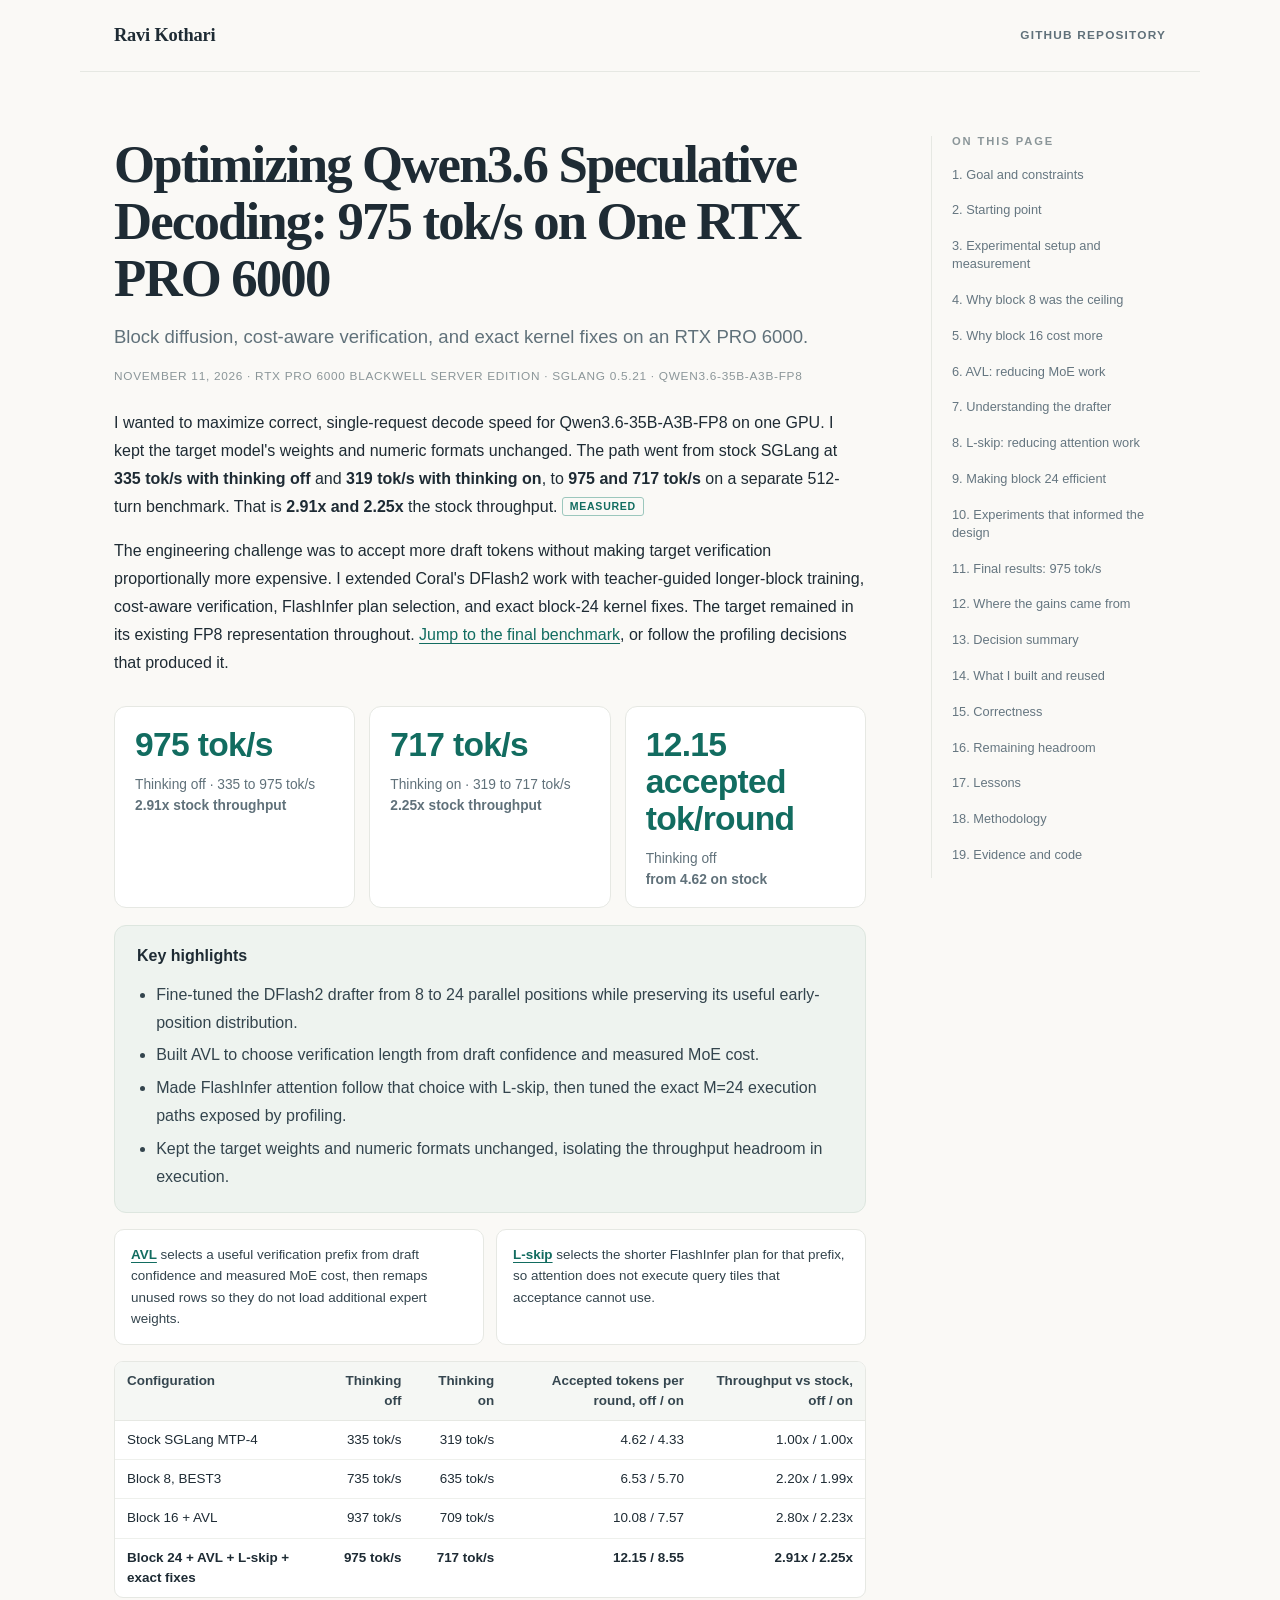
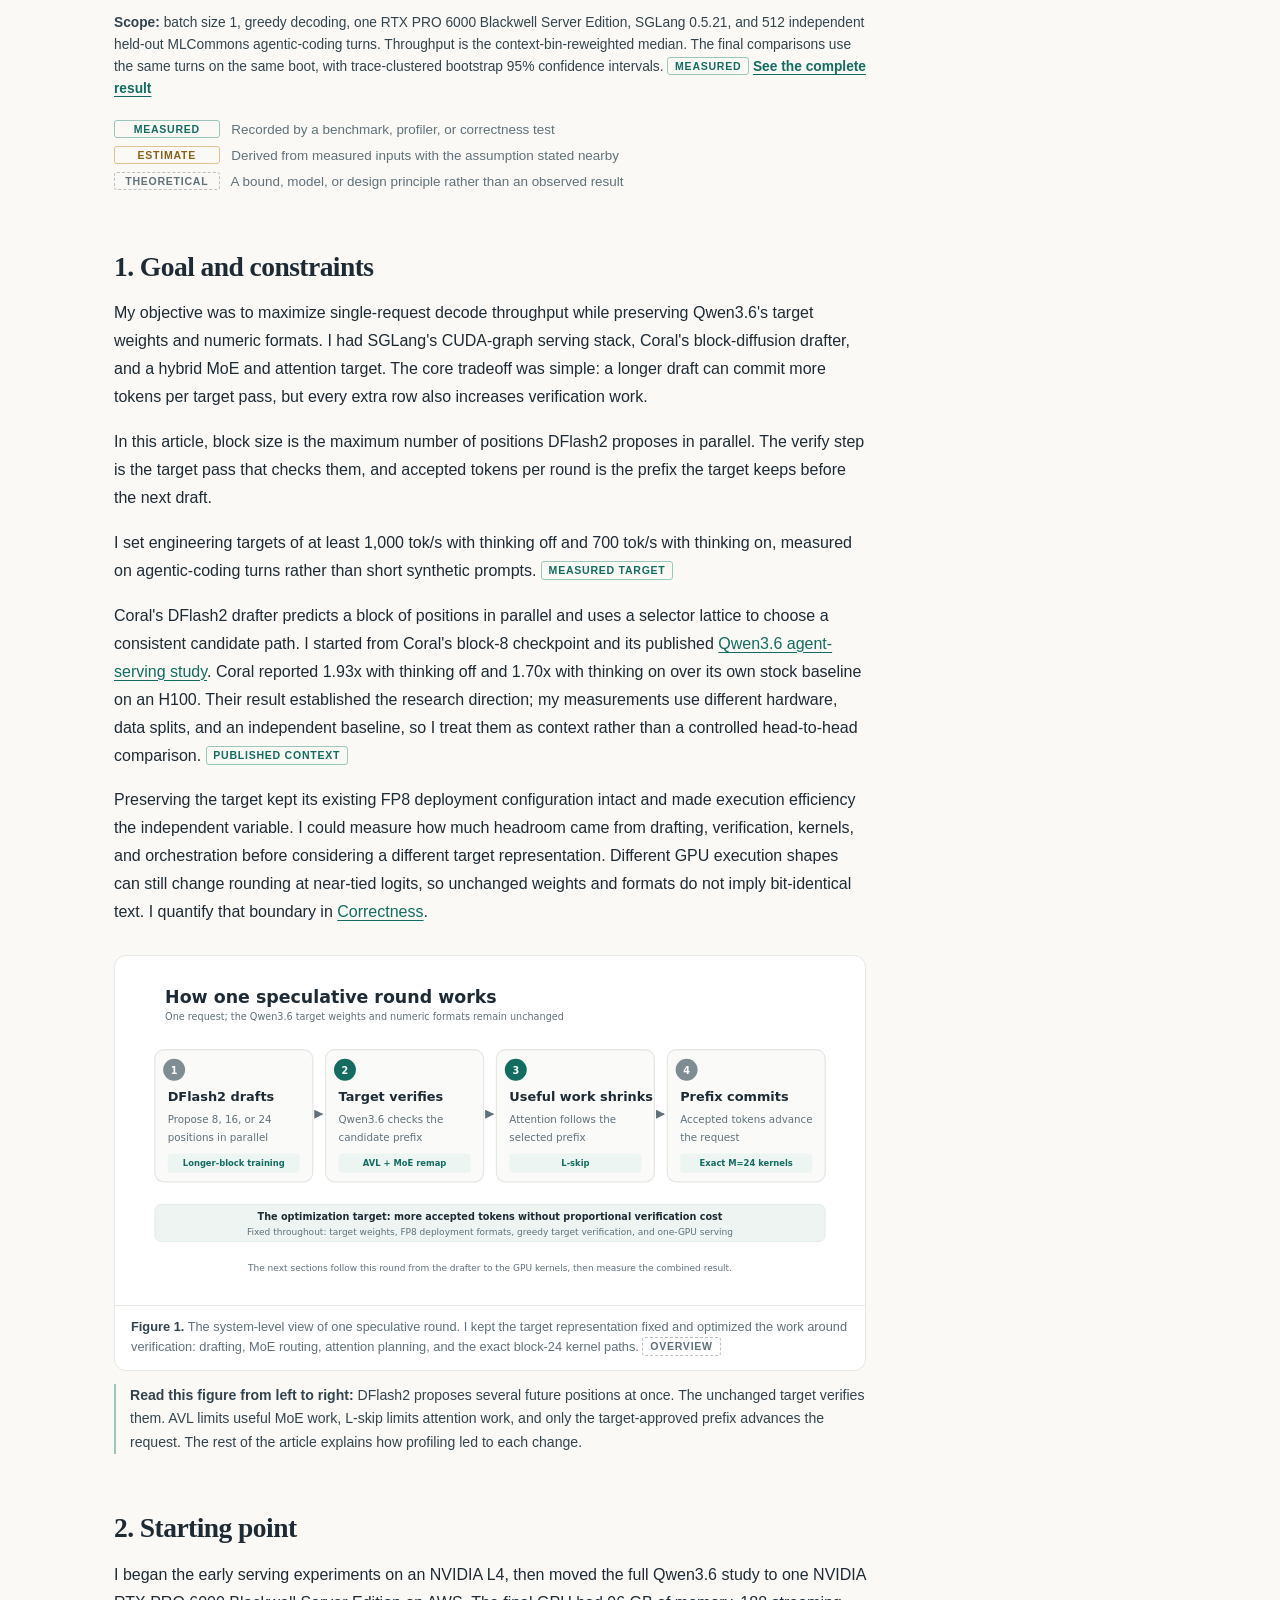
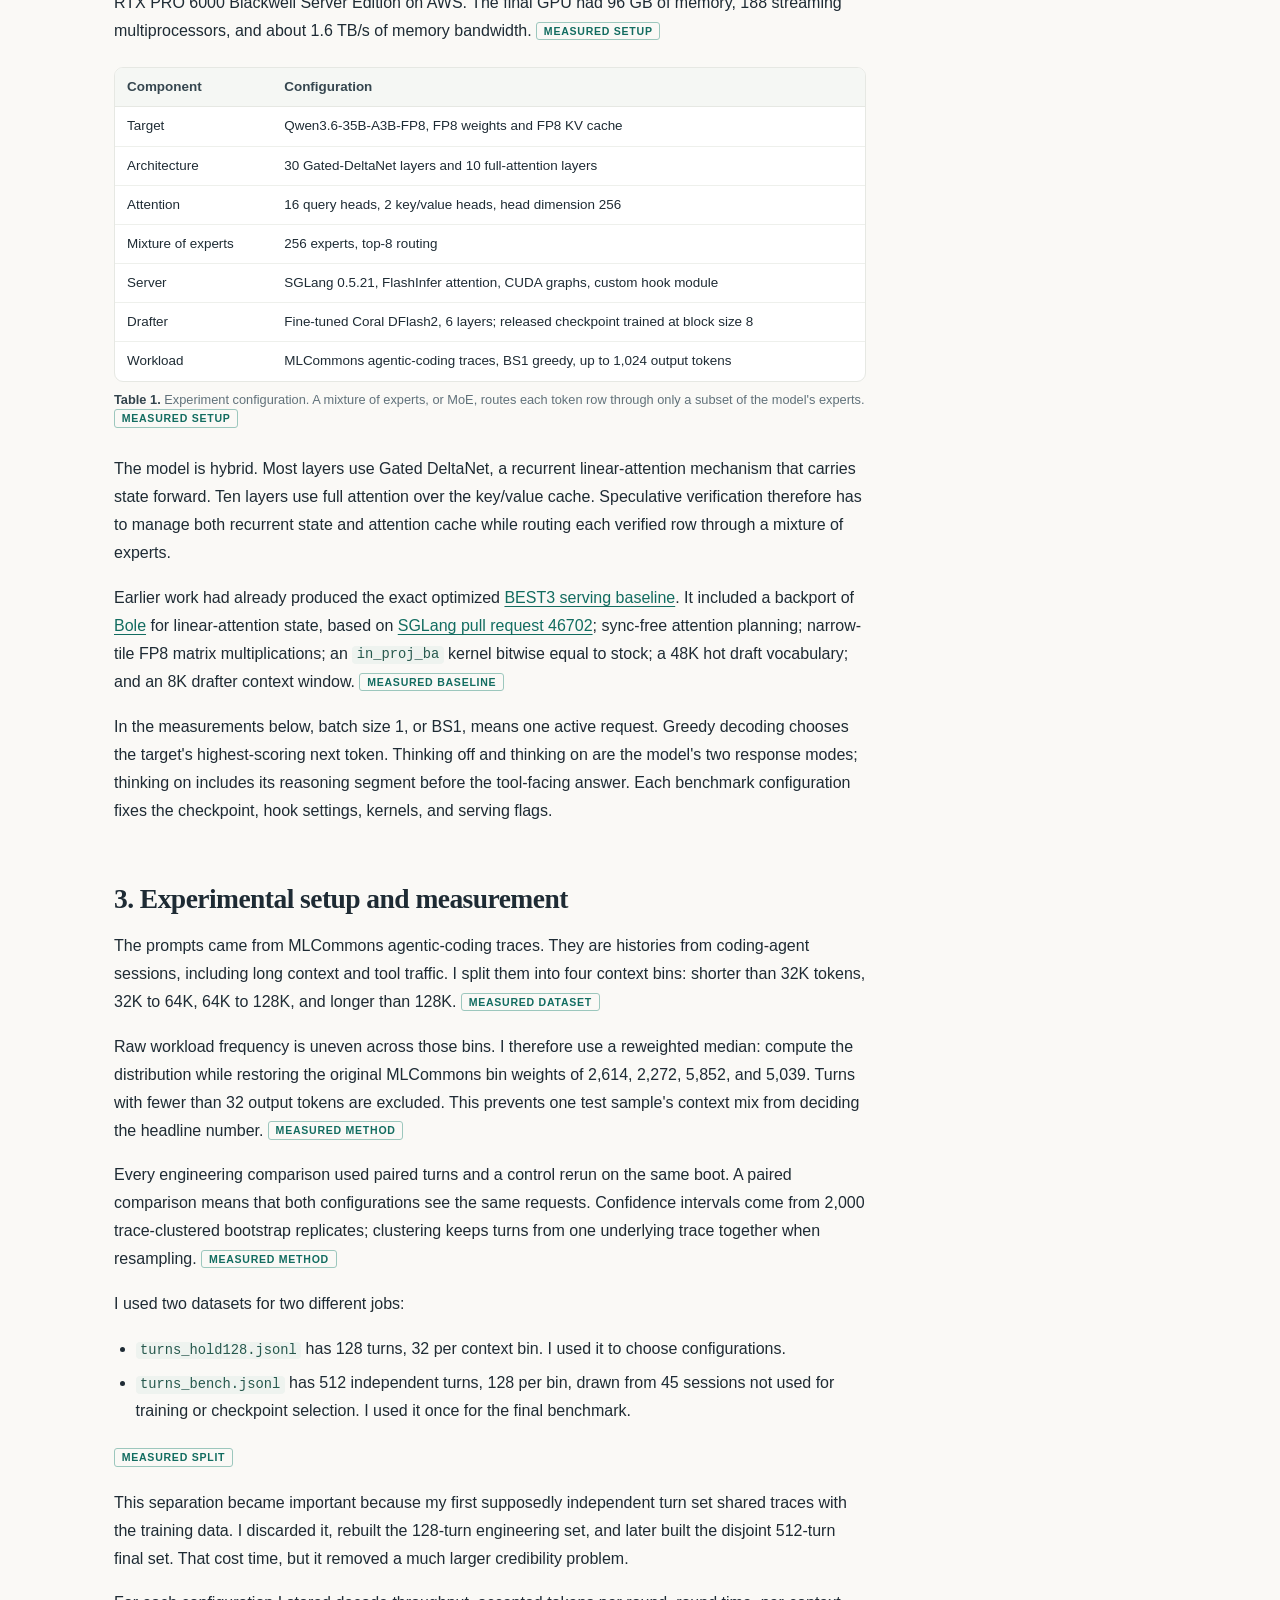
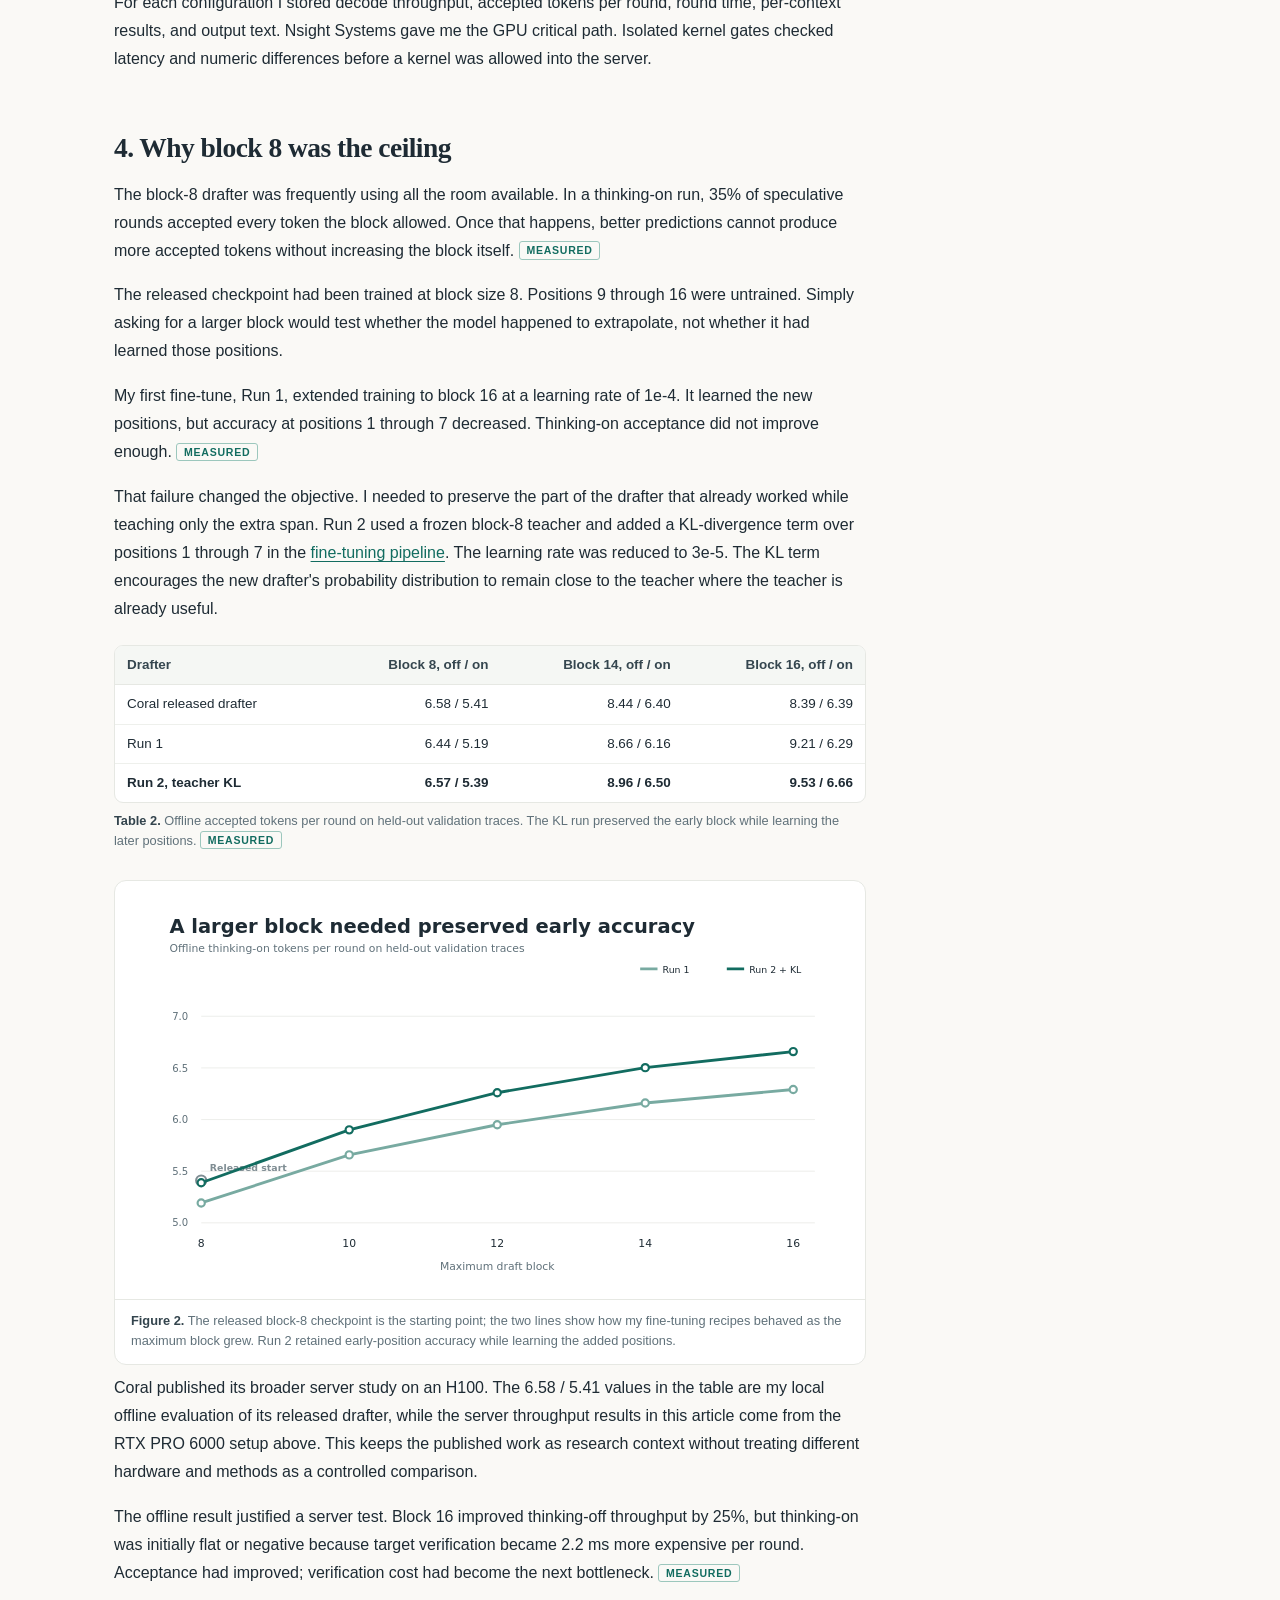
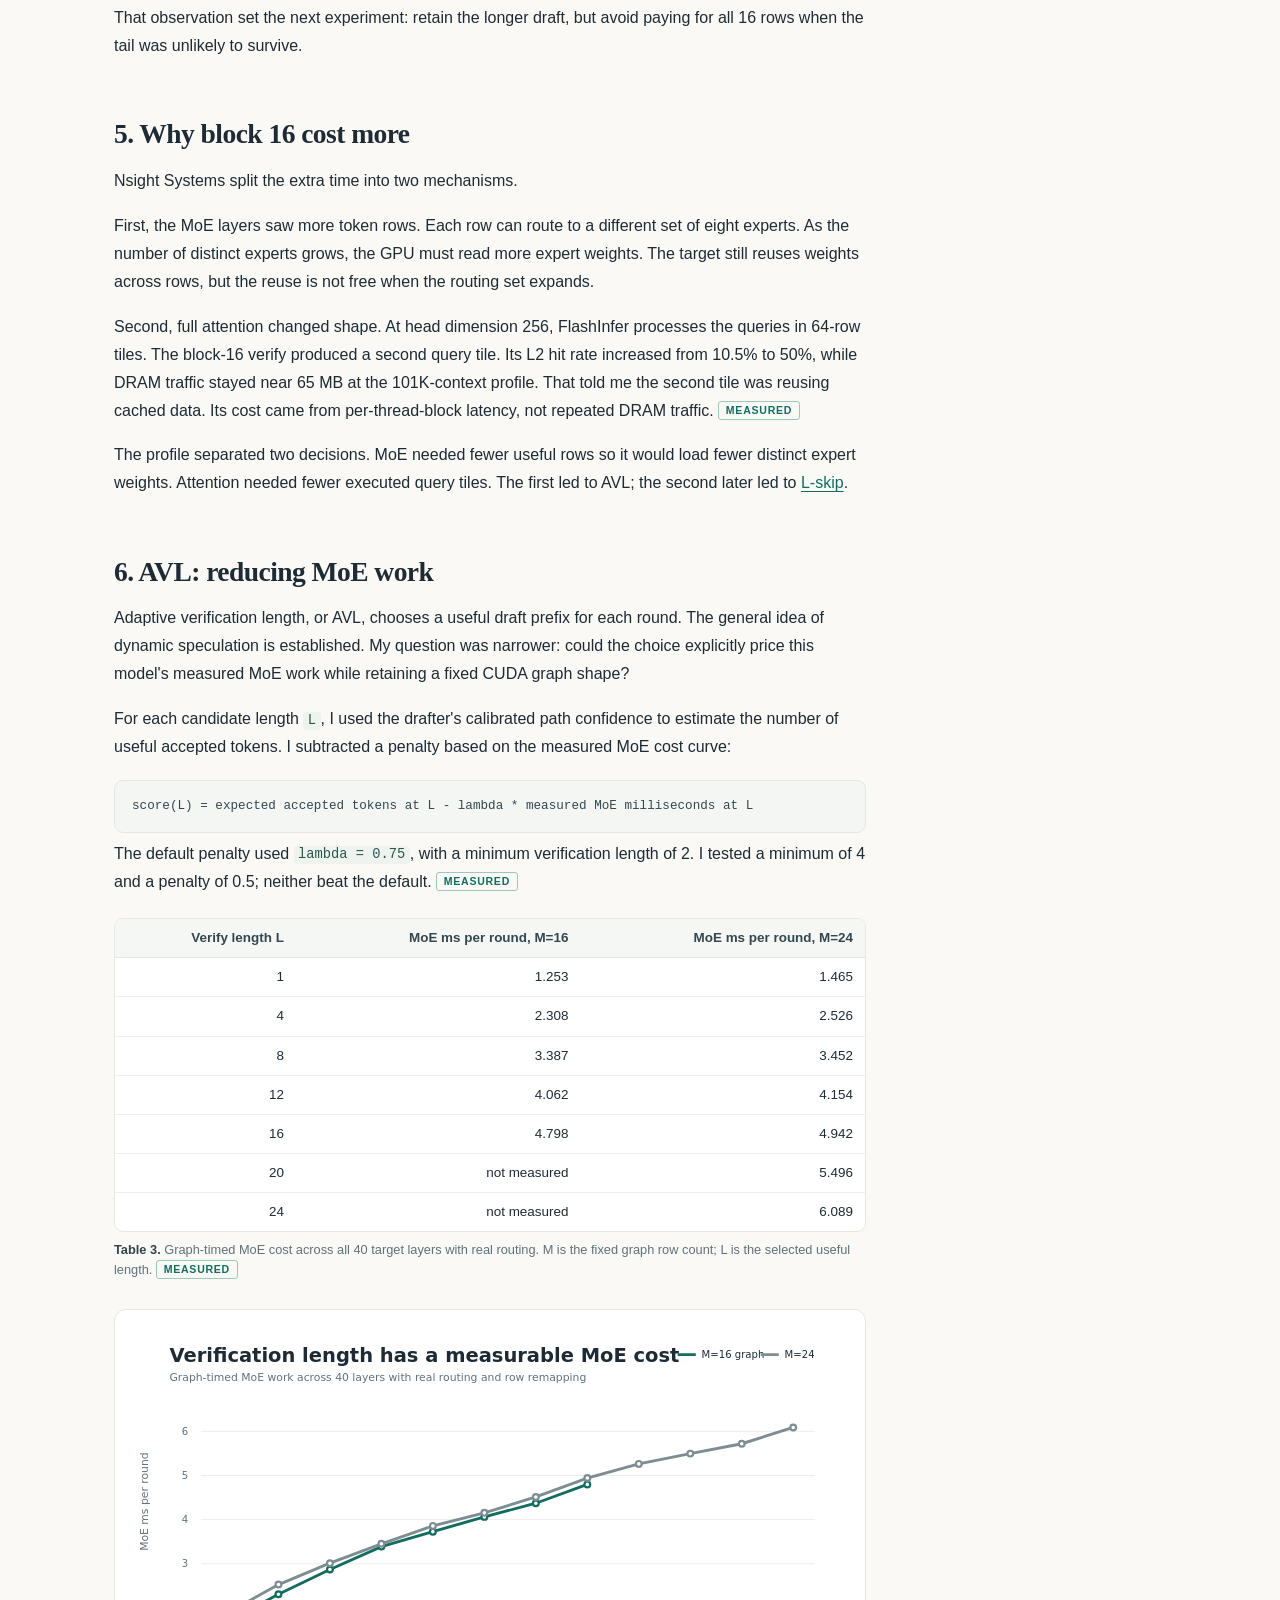
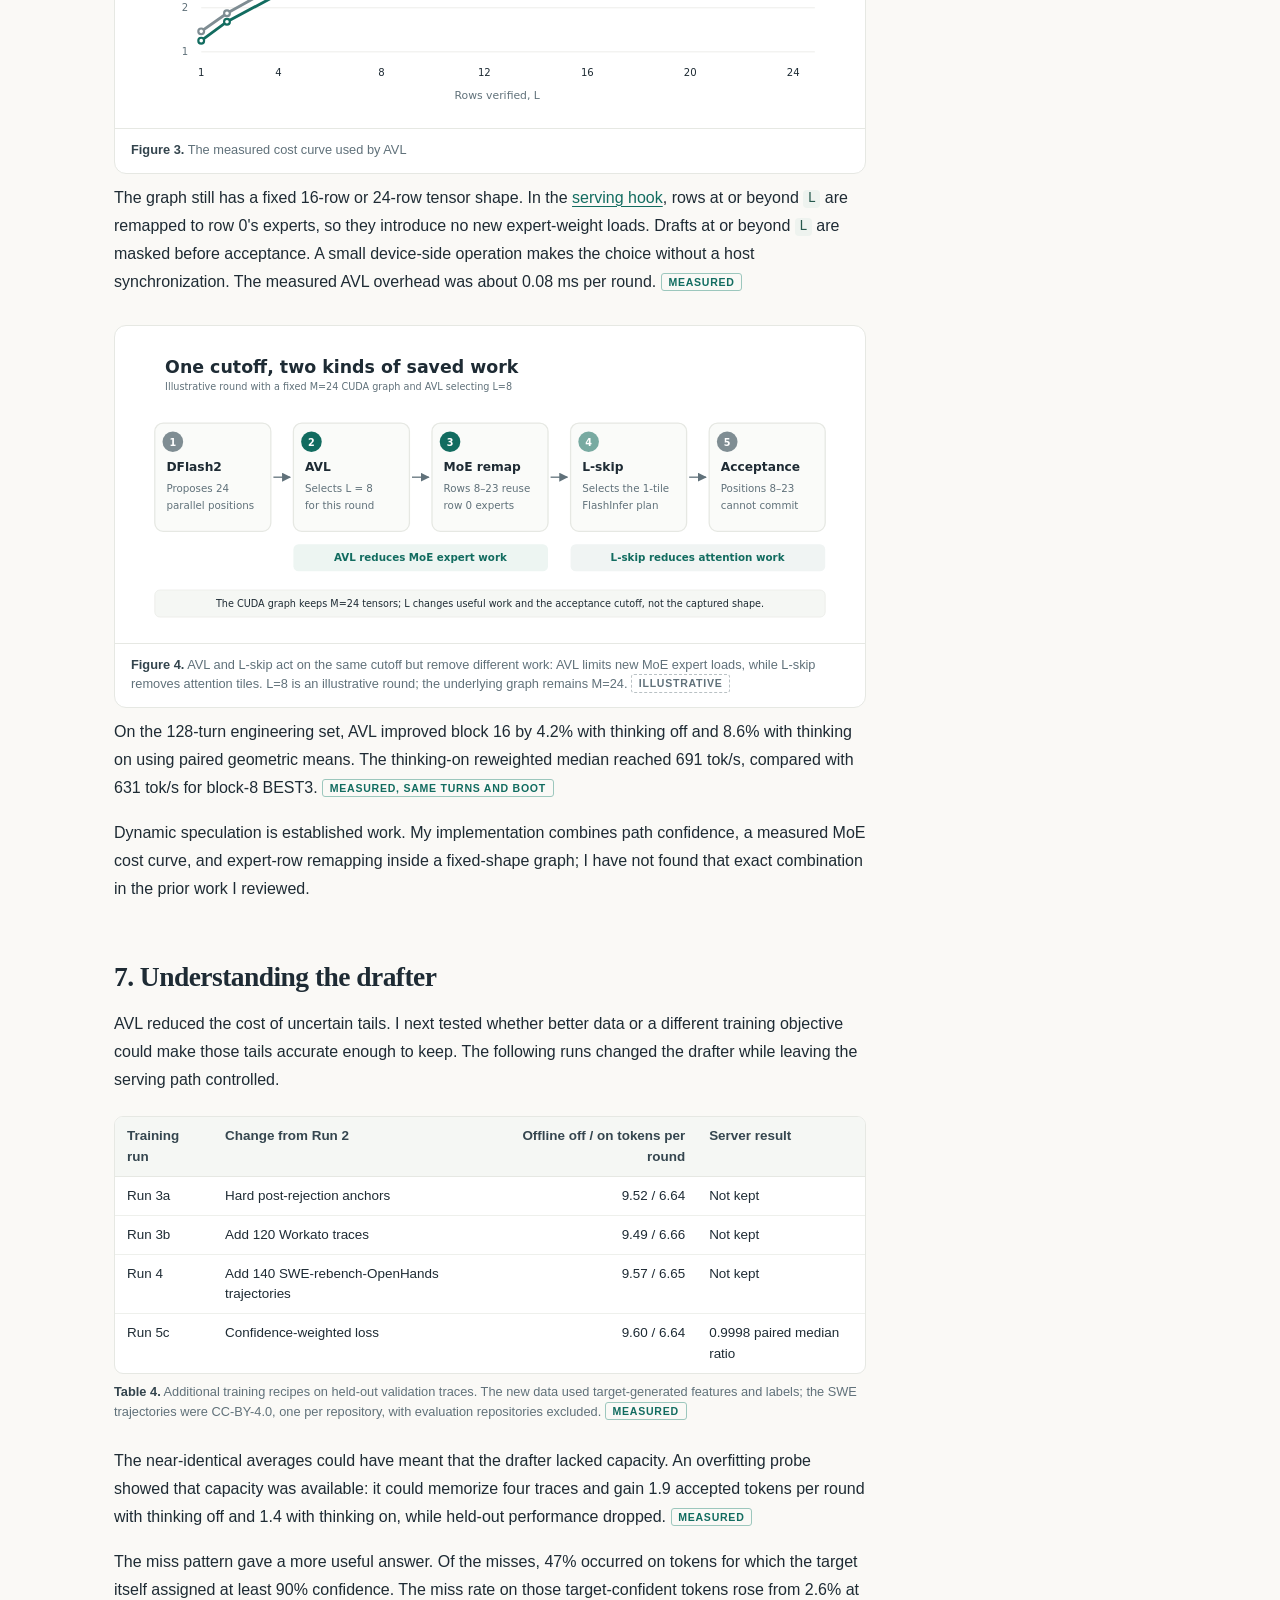
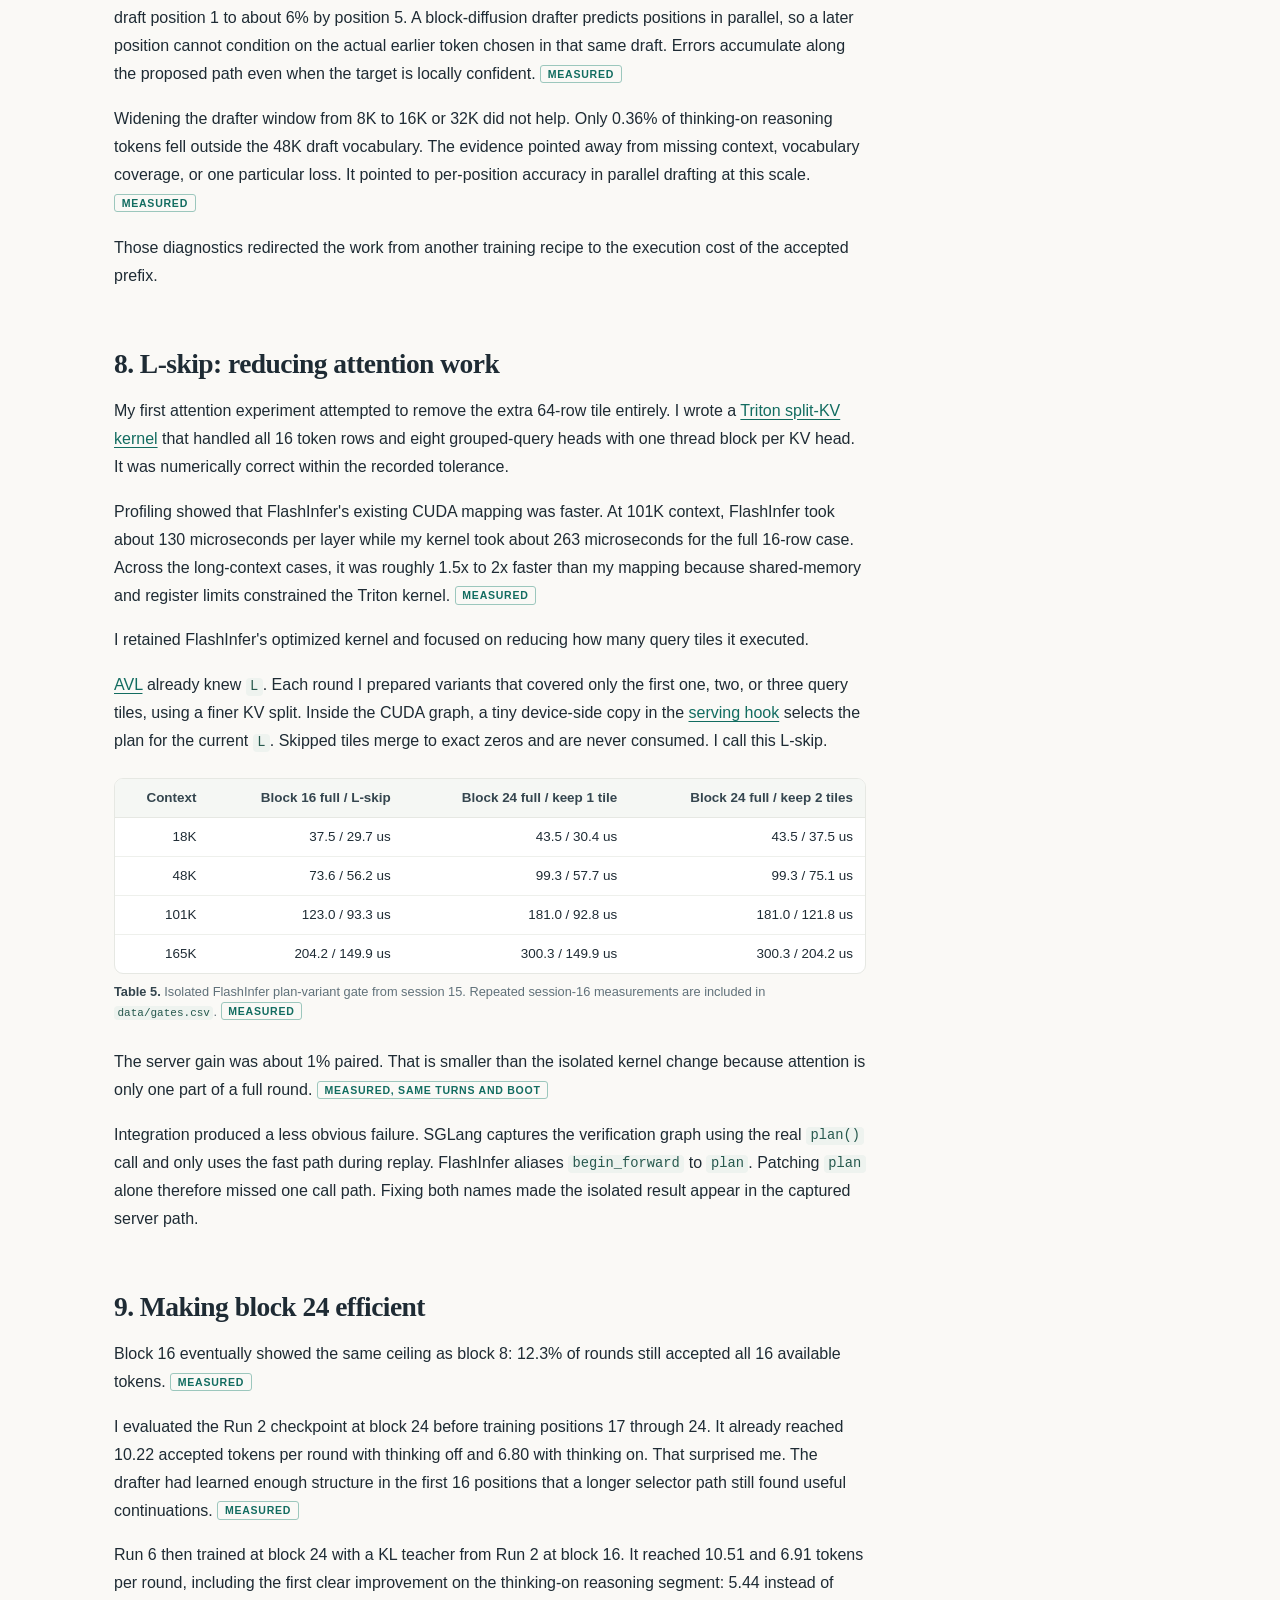
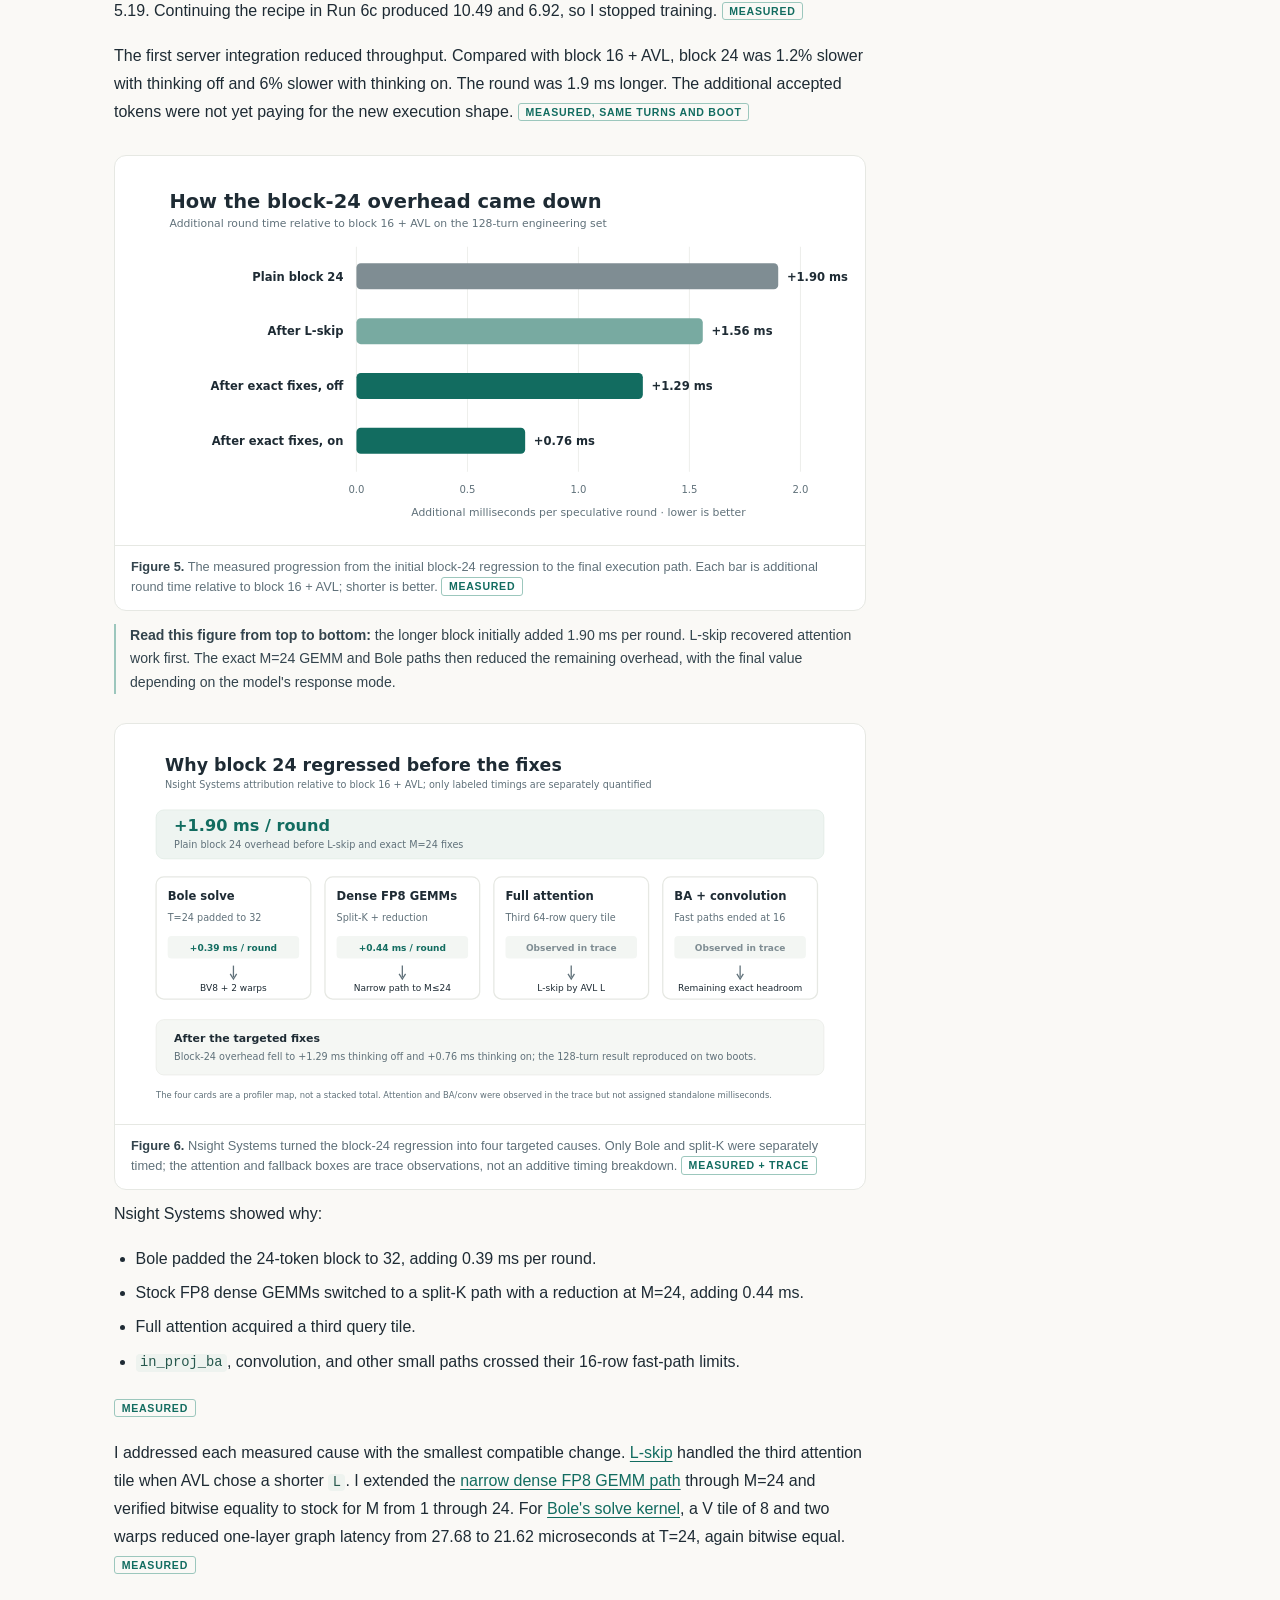
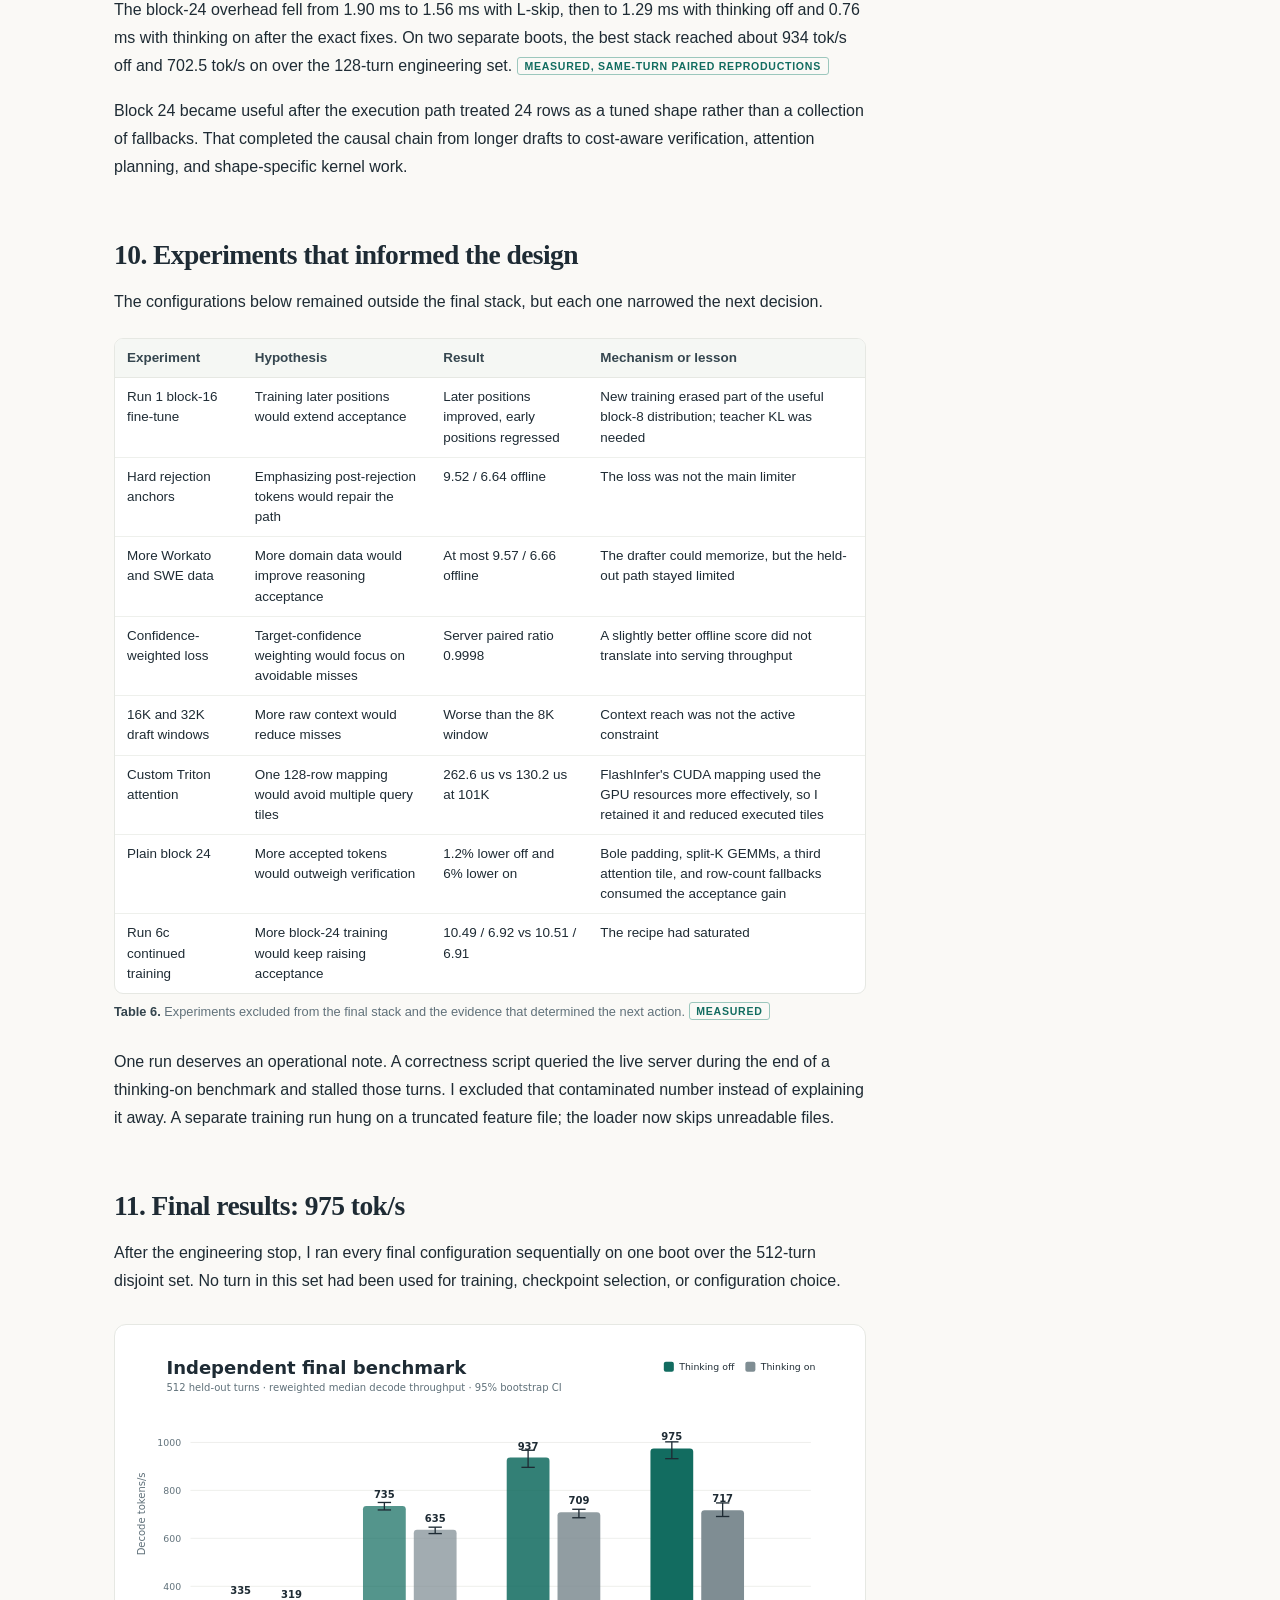
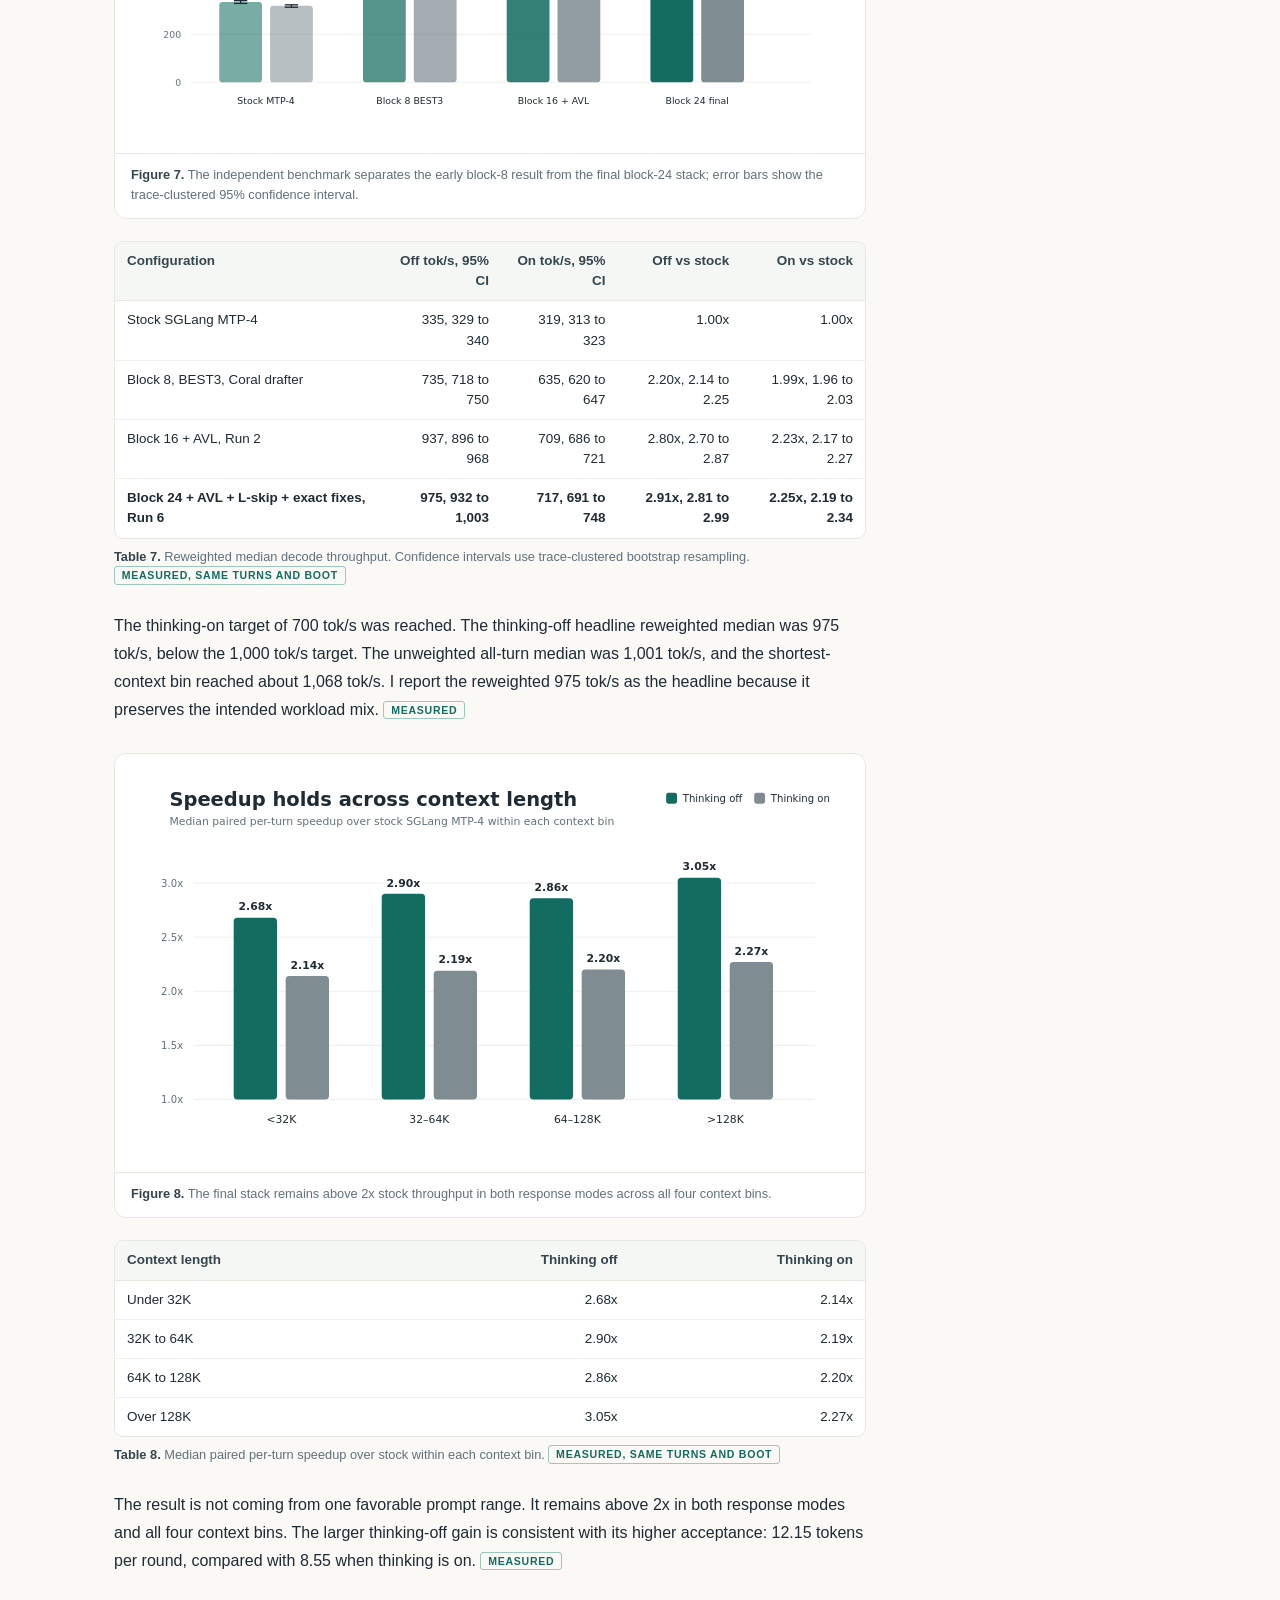
==== commit 0e6cda86: "Refine Qwen3.6 article and add profiling diagrams" ====
--- a/experiments/qwen36-speculative-decoding/index.html
+++ b/experiments/qwen36-speculative-decoding/index.html
@@ -3,8 +3,8 @@
 <head>
 <meta charset="utf-8">
 <meta name="viewport" content="width=device-width, initial-scale=1">
-<title>975 tok/s on One GPU: Optimizing Qwen3.6 Speculative Decoding</title>
-<meta name="description" content="A measured path from stock SGLang to 975 tokens per second for Qwen3.6-35B-A3B-FP8 on one RTX PRO 6000.">
+<title>Optimizing Qwen3.6 Speculative Decoding: 975 tok/s on One RTX PRO 6000</title>
+<meta name="description" content="A measured path from stock SGLang to 975 tok/s for Qwen3.6-35B-A3B-FP8 on one RTX PRO 6000.">
 <meta name="author" content="Ravi Kothari">
 <meta name="theme-color" content="#faf9f6">
 <link rel="stylesheet" href="style.css">
@@ -14,7 +14,7 @@
 <main>
 <article>
 <header class="post">
-<h1>975 tok/s on One GPU: Optimizing Qwen3.6 Speculative Decoding</h1>
+<h1>Optimizing Qwen3.6 Speculative Decoding: 975 tok/s on One RTX PRO 6000</h1>
 <p class="subtitle">Block diffusion, cost-aware verification, and exact kernel fixes on an RTX PRO 6000.</p>
 <p class="meta">November 11, 2026 · RTX PRO 6000 Blackwell Server Edition · SGLang 0.5.21 · Qwen3.6-35B-A3B-FP8</p>
 </header>
@@ -23,10 +23,16 @@
 <div class="stat-grid">
 <div class="stat"><p class="stat-num">975 tok/s</p><p class="stat-label">Thinking off · 335 to 975 tok/s<br><strong>2.91x stock throughput</strong></p></div>
 <div class="stat"><p class="stat-num">717 tok/s</p><p class="stat-label">Thinking on · 319 to 717 tok/s<br><strong>2.25x stock throughput</strong></p></div>
-<div class="stat"><p class="stat-num">12.15 tok/round</p><p class="stat-label">Thinking off<br><strong>from 4.62 on stock</strong></p></div>
+<div class="stat"><p class="stat-num">12.15 accepted tok/round</p><p class="stat-label">Thinking off<br><strong>from 4.62 on stock</strong></p></div>
 </div>
-<div class="callout">
-<p><strong>What changed:</strong> the final stack proposes longer block-diffusion drafts, shortens expensive verification when confidence does not justify the work, and avoids specific block-24 dispatch fallbacks. Keeping the target weights and numeric formats unchanged isolates the headroom in drafting, verification, kernel execution, and serving orchestration.</p>
+<div class="callout key-highlights">
+<p><strong>Key highlights</strong></p>
+<ul>
+<li>Fine-tuned the DFlash2 drafter from 8 to 24 parallel positions while preserving its useful early-position distribution.</li>
+<li>Built AVL to choose verification length from draft confidence and measured MoE cost.</li>
+<li>Made FlashInfer attention follow that choice with L-skip, then tuned the exact M=24 execution paths exposed by profiling.</li>
+<li>Kept the target weights and numeric formats unchanged, isolating the throughput headroom in execution.</li>
+</ul>
 </div>
 <div class="definition-grid">
 <div class="definition-card"><p><strong><a href="#adaptive-verification-length">AVL</a></strong> selects a useful verification prefix from draft confidence and measured MoE cost, then remaps unused rows so they do not load additional expert weights.</p></div>
@@ -81,11 +87,11 @@
 <p><span class="tag est">Estimate</span> Derived from measured inputs with the assumption stated nearby</p>
 <p><span class="tag theo">Theoretical</span> A bound, model, or design principle rather than an observed result</p>
 </div>
-<nav class="toc toc-inline" aria-label="Contents"><p class="toc-head">Contents</p><ol><li><a href="#the-goal">1. Goal and constraints</a></li><li><a href="#what-i-started-with">2. Starting point</a></li><li><a href="#measurement">3. Measurement method</a></li><li><a href="#block-size-ceiling">4. Why block 8 was the ceiling</a></li><li><a href="#larger-verify-cost">5. Why block 16 cost more</a></li><li><a href="#adaptive-verification-length">6. AVL: reducing MoE work</a></li><li><a href="#drafter-training">7. Understanding the drafter</a></li><li><a href="#attention-and-l-skip">8. L-skip: reducing attention work</a></li><li><a href="#block-24">9. Making block 24 efficient</a></li><li><a href="#experiments-not-kept">10. Experiments that informed the design</a></li><li><a href="#final-independent-benchmark">11. Final results: 975 tok/s</a></li><li><a href="#ablation">12. Where the gains came from</a></li><li><a href="#mechanisms">13. Decision summary</a></li><li><a href="#ownership">14. What I built and reused</a></li><li><a href="#correctness">15. Correctness</a></li><li><a href="#stopping-rule">16. Remaining headroom</a></li><li><a href="#lessons">17. Lessons</a></li><li><a href="#methodology-notes">18. Methodology</a></li><li><a href="#evidence-code-and-references">19. Evidence and code</a></li></ol></nav>
+<nav class="toc toc-inline" aria-label="Contents"><p class="toc-head">Contents</p><ol><li><a href="#the-goal">1. Goal and constraints</a></li><li><a href="#what-i-started-with">2. Starting point</a></li><li><a href="#measurement">3. Experimental setup and measurement</a></li><li><a href="#block-size-ceiling">4. Why block 8 was the ceiling</a></li><li><a href="#larger-verify-cost">5. Why block 16 cost more</a></li><li><a href="#adaptive-verification-length">6. AVL: reducing MoE work</a></li><li><a href="#drafter-training">7. Understanding the drafter</a></li><li><a href="#attention-and-l-skip">8. L-skip: reducing attention work</a></li><li><a href="#block-24">9. Making block 24 efficient</a></li><li><a href="#experiments-not-kept">10. Experiments that informed the design</a></li><li><a href="#final-independent-benchmark">11. Final results: 975 tok/s</a></li><li><a href="#ablation">12. Where the gains came from</a></li><li><a href="#mechanisms">13. Decision summary</a></li><li><a href="#ownership">14. What I built and reused</a></li><li><a href="#correctness">15. Correctness</a></li><li><a href="#stopping-rule">16. Remaining headroom</a></li><li><a href="#lessons">17. Lessons</a></li><li><a href="#methodology-notes">18. Methodology</a></li><li><a href="#evidence-code-and-references">19. Evidence and code</a></li></ol></nav>
 <h2 id="the-goal">1. Goal and constraints</h2>
-<p>My objective was to maximize single-request decode throughput while preserving Qwen3.6's target weights and numeric formats. I had SGLang's CUDA-graph serving stack, Coral's block-diffusion drafter, a hybrid MoE and attention target, and one GPU. The core tradeoff was simple: a longer draft can commit more tokens per target pass, but every extra row also increases verification work.</p>
+<p>My objective was to maximize single-request decode throughput while preserving Qwen3.6's target weights and numeric formats. I had SGLang's CUDA-graph serving stack, Coral's block-diffusion drafter, and a hybrid MoE and attention target. The core tradeoff was simple: a longer draft can commit more tokens per target pass, but every extra row also increases verification work.</p>
 <p>In this article, block size is the maximum number of positions DFlash2 proposes in parallel. The verify step is the target pass that checks them, and accepted tokens per round is the prefix the target keeps before the next draft.</p>
-<p>I set engineering targets of at least 1,000 tokens per second with thinking off and 700 with thinking on, measured on agentic-coding turns rather than short synthetic prompts. <span class="tag meas">Measured target</span></p>
+<p>I set engineering targets of at least 1,000 tok/s with thinking off and 700 tok/s with thinking on, measured on agentic-coding turns rather than short synthetic prompts. <span class="tag meas">Measured target</span></p>
 <p>Coral's DFlash2 drafter predicts a block of positions in parallel and uses a selector lattice to choose a consistent candidate path. I started from Coral's block-8 checkpoint and its published <a href="https://www.coralbricks.ai/blog/speculative-decoding-qwen36" target="_blank" rel="noopener noreferrer">Qwen3.6 agent-serving study</a>. Coral reported 1.93x with thinking off and 1.70x with thinking on over its own stock baseline on an H100. Their result established the research direction; my measurements use different hardware, data splits, and an independent baseline, so I treat them as context rather than a controlled head-to-head comparison. <span class="tag meas">Published context</span></p>
 <p>Preserving the target kept its existing FP8 deployment configuration intact and made execution efficiency the independent variable. I could measure how much headroom came from drafting, verification, kernels, and orchestration before considering a different target representation. Different GPU execution shapes can still change rounding at near-tied logits, so unchanged weights and formats do not imply bit-identical text. I quantify that boundary in <a href="#correctness">Correctness</a>.</p>
 <figure class="wide-flow">
@@ -94,7 +100,7 @@
 </figure>
 <p class="read-guide"><strong>Read this figure from left to right:</strong> DFlash2 proposes several future positions at once. The unchanged target verifies them. AVL limits useful MoE work, L-skip limits attention work, and only the target-approved prefix advances the request. The rest of the article explains how profiling led to each change.</p>
 <h2 id="what-i-started-with">2. Starting point</h2>
-<p>The machine was an AWS g7e.2xlarge with one NVIDIA RTX PRO 6000 Blackwell Server Edition: 96 GB of memory, 188 streaming multiprocessors, and about 1.6 TB/s of memory bandwidth. <span class="tag meas">Measured setup</span></p>
+<p>I began the early serving experiments on an NVIDIA L4, then moved the full Qwen3.6 study to one NVIDIA RTX PRO 6000 Blackwell Server Edition on AWS. The final GPU had 96 GB of memory, 188 streaming multiprocessors, and about 1.6 TB/s of memory bandwidth. <span class="tag meas">Measured setup</span></p>
 <div class="table-wrap"><table>
 <thead>
 <tr>
@@ -125,7 +131,7 @@
 </tr>
 <tr>
 <td>Drafter</td>
-<td>Coral DFlash2, 6 layers, trained at block size 8</td>
+<td>Fine-tuned Coral DFlash2, 6 layers; released checkpoint trained at block size 8</td>
 </tr>
 <tr>
 <td>Workload</td>
@@ -135,12 +141,12 @@
 </table></div>
 <p class="caption" id="table-setup"><span class="cap-num">Table 1.</span> Experiment configuration. A mixture of experts, or MoE, routes each token row through only a subset of the model's experts. <span class="tag meas">Measured setup</span></p>
 <p>The model is hybrid. Most layers use Gated DeltaNet, a recurrent linear-attention mechanism that carries state forward. Ten layers use full attention over the key/value cache. Speculative verification therefore has to manage both recurrent state and attention cache while routing each verified row through a mixture of experts.</p>
-<p>Earlier work had already produced an exact optimized baseline I call BEST3. It included a backport of <a href="https://arxiv.org/abs/2608.01651" target="_blank" rel="noopener noreferrer">Bole</a> for linear-attention state, based on <a href="https://github.com/sgl-project/sglang/pull/46702" target="_blank" rel="noopener noreferrer">SGLang pull request 46702</a>; sync-free attention planning; narrow-tile FP8 matrix multiplications; an <code>in_proj_ba</code> kernel bitwise equal to stock; a 48K hot draft vocabulary; and an 8K drafter context window. <span class="tag meas">Measured baseline</span></p>
-<p>In the measurements below, batch size 1, or BS1, means one active request. Greedy decoding chooses the target's highest-scoring next token. Thinking off and thinking on are the model's two response modes; thinking on includes its reasoning segment before the tool-facing answer. An arm is one complete configuration of checkpoint, hook settings, kernels, and serving flags.</p>
-<h2 id="measurement">3. Measurement method</h2>
+<p>Earlier work had already produced the exact optimized <a href="https://github.com/ravi-kot/sglang-speculative-decoding-optimization/tree/main/experiments/qwen36-speculative-decoding/code/q36" target="_blank" rel="noopener noreferrer">BEST3 serving baseline</a>. It included a backport of <a href="https://arxiv.org/abs/2608.01651" target="_blank" rel="noopener noreferrer">Bole</a> for linear-attention state, based on <a href="https://github.com/sgl-project/sglang/pull/46702" target="_blank" rel="noopener noreferrer">SGLang pull request 46702</a>; sync-free attention planning; narrow-tile FP8 matrix multiplications; an <code>in_proj_ba</code> kernel bitwise equal to stock; a 48K hot draft vocabulary; and an 8K drafter context window. <span class="tag meas">Measured baseline</span></p>
+<p>In the measurements below, batch size 1, or BS1, means one active request. Greedy decoding chooses the target's highest-scoring next token. Thinking off and thinking on are the model's two response modes; thinking on includes its reasoning segment before the tool-facing answer. Each benchmark configuration fixes the checkpoint, hook settings, kernels, and serving flags.</p>
+<h2 id="measurement">3. Experimental setup and measurement</h2>
 <p>The prompts came from MLCommons agentic-coding traces. They are histories from coding-agent sessions, including long context and tool traffic. I split them into four context bins: shorter than 32K tokens, 32K to 64K, 64K to 128K, and longer than 128K. <span class="tag meas">Measured dataset</span></p>
 <p>Raw workload frequency is uneven across those bins. I therefore use a reweighted median: compute the distribution while restoring the original MLCommons bin weights of 2,614, 2,272, 5,852, and 5,039. Turns with fewer than 32 output tokens are excluded. This prevents one test sample's context mix from deciding the headline number. <span class="tag meas">Measured method</span></p>
-<p>Every engineering comparison used paired turns and a control rerun on the same boot. A paired comparison means that both arms see the same requests. Confidence intervals come from 2,000 trace-clustered bootstrap replicates; clustering keeps turns from one underlying trace together when resampling. <span class="tag meas">Measured method</span></p>
+<p>Every engineering comparison used paired turns and a control rerun on the same boot. A paired comparison means that both configurations see the same requests. Confidence intervals come from 2,000 trace-clustered bootstrap replicates; clustering keeps turns from one underlying trace together when resampling. <span class="tag meas">Measured method</span></p>
 <p>I used two datasets for two different jobs:</p>
 <ul>
 <li><code>turns_hold128.jsonl</code> has 128 turns, 32 per context bin. I used it to choose configurations.</li>
@@ -148,7 +154,7 @@
 </ul>
 <p><span class="tag meas">Measured split</span></p>
 <p>This separation became important because my first supposedly independent turn set shared traces with the training data. I discarded it, rebuilt the 128-turn engineering set, and later built the disjoint 512-turn final set. That cost time, but it removed a much larger credibility problem.</p>
-<p>For each arm I stored decode throughput, accepted tokens per round, round time, per-context results, and output text. Nsight Systems gave me the GPU critical path. Isolated kernel gates checked latency and numeric differences before a kernel was allowed into the server.</p>
+<p>For each configuration I stored decode throughput, accepted tokens per round, round time, per-context results, and output text. Nsight Systems gave me the GPU critical path. Isolated kernel gates checked latency and numeric differences before a kernel was allowed into the server.</p>
 <h2 id="block-size-ceiling">4. Why block 8 was the ceiling</h2>
 <p>The block-8 drafter was frequently using all the room available. In a thinking-on run, 35% of speculative rounds accepted every token the block allowed. Once that happens, better predictions cannot produce more accepted tokens without increasing the block itself. <span class="tag meas">Measured</span></p>
 <p>The released checkpoint had been trained at block size 8. Positions 9 through 16 were untrained. Simply asking for a larger block would test whether the model happened to extrapolate, not whether it had learned those positions.</p>
@@ -186,9 +192,10 @@
 </table></div>
 <p class="caption" id="table-drafter-sweep"><span class="cap-num">Table 2.</span> Offline accepted tokens per round on held-out validation traces. The KL run preserved the early block while learning the later positions. <span class="tag meas">Measured</span></p>
 <figure>
-<div class="fig-body"><img src="assets/drafter-blocks.svg" alt="Line chart of thinking-on tokens per round across draft block sizes for the Coral drafter, Run 1, and Run 2 with teacher KL. Run 2 reaches the best block-16 value while retaining its block-8 result."></div>
-<figcaption id="figure-drafter-blocks"><span class="cap-num">Figure 2.</span> The block sweep that led to Run 2</figcaption>
+<div class="fig-body"><img src="assets/drafter-blocks.svg" alt="Line chart of thinking-on tokens per round across draft block sizes for Run 1 and Run 2 with teacher KL. A gray point marks the released block-8 checkpoint used as the starting point. Run 2 reaches the best block-16 value while retaining its block-8 result."></div>
+<figcaption id="figure-drafter-blocks"><span class="cap-num">Figure 2.</span> The released block-8 checkpoint is the starting point; the two lines show how my fine-tuning recipes behaved as the maximum block grew. Run 2 retained early-position accuracy while learning the added positions.</figcaption>
 </figure>
+<p>Coral published its broader server study on an H100. The 6.58 / 5.41 values in the table are my local offline evaluation of its released drafter, while the server throughput results in this article come from the RTX PRO 6000 setup above. This keeps the published work as research context without treating different hardware and methods as a controlled comparison.</p>
 <p>The offline result justified a server test. Block 16 improved thinking-off throughput by 25%, but thinking-on was initially flat or negative because target verification became 2.2 ms more expensive per round. Acceptance had improved; verification cost had become the next bottleneck. <span class="tag meas">Measured</span></p>
 <p>That observation set the next experiment: retain the longer draft, but avoid paying for all 16 rows when the tail was unlikely to survive.</p>
 <h2 id="larger-verify-cost">5. Why block 16 cost more</h2>
@@ -258,7 +265,7 @@
 <div class="fig-body"><img src="assets/avl-lskip-flow.svg" alt="Five-step diagram: DFlash2 proposes 24 positions; AVL illustratively selects L equals 8; unused rows reuse row zero experts; L-skip selects a one-tile FlashInfer plan; acceptance ignores positions at or beyond L. The CUDA graph remains fixed at M equals 24."></div>
 <figcaption id="figure-avl-lskip"><span class="cap-num">Figure 4.</span> AVL and L-skip act on the same cutoff but remove different work: AVL limits new MoE expert loads, while L-skip removes attention tiles. L=8 is an illustrative round; the underlying graph remains M=24. <span class="tag theo">Illustrative</span></figcaption>
 </figure>
-<p>On the 128-turn engineering set, AVL improved block 16 by 4.2% with thinking off and 8.6% with thinking on using paired geometric means. The thinking-on reweighted median reached 691 tokens per second, compared with 631 for block-8 BEST3. <span class="tag meas">Measured, same turns and boot</span></p>
+<p>On the 128-turn engineering set, AVL improved block 16 by 4.2% with thinking off and 8.6% with thinking on using paired geometric means. The thinking-on reweighted median reached 691 tok/s, compared with 631 tok/s for block-8 BEST3. <span class="tag meas">Measured, same turns and boot</span></p>
 <p>Dynamic speculation is established work. My implementation combines path confidence, a measured MoE cost curve, and expert-row remapping inside a fixed-shape graph; I have not found that exact combination in the prior work I reviewed.</p>
 <h2 id="drafter-training">7. Understanding the drafter</h2>
 <p>AVL reduced the cost of uncertain tails. I next tested whether better data or a different training objective could make those tails accurate enough to keep. The following runs changed the drafter while leaving the serving path controlled.</p>
@@ -352,9 +359,14 @@
 <p>I evaluated the Run 2 checkpoint at block 24 before training positions 17 through 24. It already reached 10.22 accepted tokens per round with thinking off and 6.80 with thinking on. That surprised me. The drafter had learned enough structure in the first 16 positions that a longer selector path still found useful continuations. <span class="tag meas">Measured</span></p>
 <p>Run 6 then trained at block 24 with a KL teacher from Run 2 at block 16. It reached 10.51 and 6.91 tokens per round, including the first clear improvement on the thinking-on reasoning segment: 5.44 instead of 5.19. Continuing the recipe in Run 6c produced 10.49 and 6.92, so I stopped training. <span class="tag meas">Measured</span></p>
 <p>The first server integration reduced throughput. Compared with block 16 + AVL, block 24 was 1.2% slower with thinking off and 6% slower with thinking on. The round was 1.9 ms longer. The additional accepted tokens were not yet paying for the new execution shape. <span class="tag meas">Measured, same turns and boot</span></p>
+<figure>
+<div class="fig-body"><img src="assets/block24-overhead.svg" alt="Horizontal bars showing block-24 round-time overhead relative to block 16 plus AVL. The overhead falls from 1.90 milliseconds for plain block 24 to 1.56 after L-skip, then to 1.29 thinking off and 0.76 thinking on after the exact fixes."></div>
+<figcaption id="figure-block24-overhead"><span class="cap-num">Figure 5.</span> The measured progression from the initial block-24 regression to the final execution path. Each bar is additional round time relative to block 16 + AVL; shorter is better. <span class="tag meas">Measured</span></figcaption>
+</figure>
+<p class="read-guide"><strong>Read this figure from top to bottom:</strong> the longer block initially added 1.90 ms per round. L-skip recovered attention work first. The exact M=24 GEMM and Bole paths then reduced the remaining overhead, with the final value depending on the model's response mode.</p>
 <figure class="wide-flow">
 <div class="fig-body"><img src="assets/block24-profile.svg" alt="Profiler map of the 1.90 millisecond block-24 round overhead. Separately measured components are Bole padding at 0.39 milliseconds and split-K dense GEMMs at 0.44 milliseconds. Nsight also shows a third attention query tile and row-count fallbacks without standalone timing attribution. Targeted fixes reduce the remaining overhead to 1.29 milliseconds off and 0.76 milliseconds on."></div>
-<figcaption id="figure-block24-profile"><span class="cap-num">Figure 5.</span> Nsight Systems turned the block-24 regression into four targeted causes. Only Bole and split-K were separately timed; the attention and fallback boxes are trace observations, not an additive timing breakdown. <span class="tag meas">Measured + trace</span></figcaption>
+<figcaption id="figure-block24-profile"><span class="cap-num">Figure 6.</span> Nsight Systems turned the block-24 regression into four targeted causes. Only Bole and split-K were separately timed; the attention and fallback boxes are trace observations, not an additive timing breakdown. <span class="tag meas">Measured + trace</span></figcaption>
 </figure>
 <p>Nsight Systems showed why:</p>
 <ul>
@@ -365,7 +377,7 @@
 </ul>
 <p><span class="tag meas">Measured</span></p>
 <p>I addressed each measured cause with the smallest compatible change. <a href="#attention-and-l-skip">L-skip</a> handled the third attention tile when AVL chose a shorter <code>L</code>. I extended the <a href="https://github.com/ravi-kot/sglang-speculative-decoding-optimization/blob/main/experiments/qwen36-speculative-decoding/code/q36/s5_dense_exact.py" target="_blank" rel="noopener noreferrer">narrow dense FP8 GEMM path</a> through M=24 and verified bitwise equality to stock for M from 1 through 24. For <a href="https://github.com/ravi-kot/sglang-speculative-decoding-optimization/blob/main/experiments/qwen36-speculative-decoding/code/g7e/bole_repro2.py" target="_blank" rel="noopener noreferrer">Bole's solve kernel</a>, a V tile of 8 and two warps reduced one-layer graph latency from 27.68 to 21.62 microseconds at T=24, again bitwise equal. <span class="tag meas">Measured</span></p>
-<p>The block-24 overhead fell from 1.90 ms to 1.56 ms with L-skip, then to 1.29 ms with thinking off and 0.76 ms with thinking on after the exact fixes. On two separate boots, the best stack reached about 934 tokens per second off and 702.5 on over the 128-turn engineering set. <span class="tag meas">Measured, same-turn paired reproductions</span></p>
+<p>The block-24 overhead fell from 1.90 ms to 1.56 ms with L-skip, then to 1.29 ms with thinking off and 0.76 ms with thinking on after the exact fixes. On two separate boots, the best stack reached about 934 tok/s off and 702.5 tok/s on over the 128-turn engineering set. <span class="tag meas">Measured, same-turn paired reproductions</span></p>
 <p>Block 24 became useful after the execution path treated 24 rows as a tuned shape rather than a collection of fallbacks. That completed the causal chain from longer drafts to cost-aware verification, attention planning, and shape-specific kernel work.</p>
 <h2 id="experiments-not-kept">10. Experiments that informed the design</h2>
 <p>The configurations below remained outside the final stack, but each one narrowed the next decision.</p>
@@ -432,15 +444,15 @@
 <p class="caption" id="table-negative-results"><span class="cap-num">Table 6.</span> Experiments excluded from the final stack and the evidence that determined the next action. <span class="tag meas">Measured</span></p>
 <p>One run deserves an operational note. A correctness script queried the live server during the end of a thinking-on benchmark and stalled those turns. I excluded that contaminated number instead of explaining it away. A separate training run hung on a truncated feature file; the loader now skips unreadable files.</p>
 <h2 id="final-independent-benchmark">11. Final results: 975 tok/s</h2>
-<p>After the engineering stop, I ran every final arm sequentially on one boot over the 512-turn disjoint set. No turn in this set had been used for training, checkpoint selection, or configuration choice.</p>
+<p>After the engineering stop, I ran every final configuration sequentially on one boot over the 512-turn disjoint set. No turn in this set had been used for training, checkpoint selection, or configuration choice.</p>
 <figure>
-<div class="fig-body"><img src="assets/final-throughput.svg" alt="Grouped bar chart showing stock, block 8, block 16 with AVL, and block 24 with all fixes for thinking off and thinking on. Final throughput is 975 and 717 tokens per second, with 95 percent confidence intervals."></div>
-<figcaption id="figure-final-throughput"><span class="cap-num">Figure 6.</span> The independent benchmark separates the early block-8 result from the final block-24 stack; error bars show the trace-clustered 95% confidence interval.</figcaption>
+<div class="fig-body"><img src="assets/final-throughput.svg" alt="Grouped bar chart showing stock, block 8, block 16 with AVL, and block 24 with all fixes for thinking off and thinking on. Final throughput is 975 and 717 tok/s, with 95 percent confidence intervals."></div>
+<figcaption id="figure-final-throughput"><span class="cap-num">Figure 7.</span> The independent benchmark separates the early block-8 result from the final block-24 stack; error bars show the trace-clustered 95% confidence interval.</figcaption>
 </figure>
 <div class="table-wrap"><table>
 <thead>
 <tr>
-<th>Arm</th>
+<th>Configuration</th>
 <th style="text-align:right">Off tok/s, 95% CI</th>
 <th style="text-align:right">On tok/s, 95% CI</th>
 <th style="text-align:right">Off vs stock</th>
@@ -479,7 +491,7 @@
 </tbody>
 </table></div>
 <p class="caption" id="table-final-results"><span class="cap-num">Table 7.</span> Reweighted median decode throughput. Confidence intervals use trace-clustered bootstrap resampling. <span class="tag meas">Measured, same turns and boot</span></p>
-<p>The thinking-on target of 700 tokens per second was reached. The thinking-off headline reweighted median was 975, below the 1,000 target. The unweighted all-turn median was 1,001, and the shortest-context bin reached about 1,068 tokens per second. I report the reweighted 975 as the headline because it preserves the intended workload mix. <span class="tag meas">Measured</span></p>
+<p>The thinking-on target of 700 tok/s was reached. The thinking-off headline reweighted median was 975 tok/s, below the 1,000 tok/s target. The unweighted all-turn median was 1,001 tok/s, and the shortest-context bin reached about 1,068 tok/s. I report the reweighted 975 tok/s as the headline because it preserves the intended workload mix. <span class="tag meas">Measured</span></p>
 <figure>
 <div class="fig-body"><img src="assets/context-speedup.svg" alt="Grouped bar chart of final-stack speedup over stock across four context bins. Thinking-off speedup ranges from 2.68x to 3.05x and thinking-on from 2.14x to 2.27x."></div>
 <figcaption id="figure-context-speedup"><span class="cap-num">Figure 8.</span> The final stack remains above 2x stock throughput in both response modes across all four context bins.</figcaption>
@@ -651,11 +663,11 @@
 <p>Adaptive verification length builds on established dynamic speculation. My contribution is the combination of measured MoE cost, expert-row remapping, and fixed-graph device selection. L-skip is a focused integration technique that selects among FlashInfer plans instead of replacing its kernel.</p>
 <h2 id="correctness">15. Correctness</h2>
 <p>Speculative decoding should preserve the target distribution in exact arithmetic. Real GPU kernels do not operate in exact arithmetic. A different verify shape changes reduction order, and near-tied logits can swap their top token.</p>
-<p>I compared each arm with target-only greedy decoding on 64 held-out turns per mode. &quot;Identical&quot; means the full generated output matched. The final block-24 arm matched 50 of 64 thinking-off outputs and 31 of 64 thinking-on outputs. Stock MTP-4 matched 44 of 64 off; its thinking-on run was partial at 18 of 34. Every tested arm produced zero malformed tool calls. <span class="tag meas">Measured</span></p>
-<div class="table-wrap"><table>
-<thead>
-<tr>
-<th>Arm</th>
+<p>I compared each configuration with target-only greedy decoding on 64 held-out turns per mode. &quot;Identical&quot; means the full generated output matched. The final block-24 configuration matched 50 of 64 thinking-off outputs and 31 of 64 thinking-on outputs. Stock MTP-4 matched 44 of 64 off; its thinking-on run was partial at 18 of 34. Every tested configuration produced zero malformed tool calls. <span class="tag meas">Measured</span></p>
+<div class="table-wrap"><table>
+<thead>
+<tr>
+<th>Configuration</th>
 <th style="text-align:right">Off identical</th>
 <th style="text-align:right">On identical</th>
 <th style="text-align:right">Malformed tool calls</th>
@@ -683,12 +695,12 @@
 </tbody>
 </table></div>
 <p class="caption" id="table-correctness"><span class="cap-num">Table 12.</span> Agreement with target-only greedy decoding on the hold128 correctness subset. <span class="tag meas">Measured</span></p>
-<p>At the first divergence, the median target logit margin was 0.125 nats in the recorded thinking-on comparisons. The target's own prefill could choose either near-tied token depending on shape. This is not bit identity, and I do not describe it as such. It is also not evidence that the final arm is less faithful than stock on this test. <span class="tag meas">Measured</span></p>
+<p>At the first divergence, the median target logit margin was 0.125 nats in the recorded thinking-on comparisons. The target's own prefill could choose either near-tied token depending on shape. This is not bit identity, and I do not describe it as such. It is also not evidence that the final configuration is less faithful than stock on this test. <span class="tag meas">Measured</span></p>
 <p>The 512-turn benchmark stores output text, but I did not run target-only correctness over all 512 turns. I therefore keep the throughput and correctness claims separate.</p>
 <h2 id="stopping-rule">16. Remaining headroom</h2>
 <p>The remaining exact changes were a native 24-row Bole kernel, 24-row <code>in_proj_ba</code> and convolution paths, and work focused on the 32K to 64K context bin. From the measured kernel costs, I estimated 3% to 5% total headroom. <span class="tag est">Estimate</span></p>
 <p>A 1,300-token-per-second result would require a larger reduction in bytes moved, such as FP4 experts or a lower-precision target head. Those changes violated the experiment's exact-target boundary, so I did not use them. <span class="tag est">Estimate from measured byte costs</span></p>
-<p>My engineering stop rule was triggered when the reproduced best configuration remained below 960 tokens per second on the 128-turn set. It reproduced at 934 off and 702.5 on, so I stopped tuning and ran the independent benchmark. <span class="tag meas">Measured</span></p>
+<p>My engineering stop rule was triggered when the reproduced best configuration remained below 960 tok/s on the 128-turn set. It reproduced at 934 tok/s off and 702.5 tok/s on, so I stopped tuning and ran the independent benchmark. <span class="tag meas">Measured</span></p>
 <p>The next experiments follow directly from the remaining evidence:</p>
 <ol>
 <li>Can a drafter architecture reduce the position-dependent confident misses while staying parallel?</li>
@@ -703,7 +715,7 @@
 <p><strong>Profile the new shape.</strong> Block 24 crossed several hidden thresholds at once. The profiler turned a general regression into Bole padding, split-K reduction, a third attention tile, and small-kernel fallbacks.</p>
 <p><strong>Keep selection and evaluation disjoint.</strong> The 128-turn set chose the stack. The 512-turn set judged it.</p>
 <h2 id="methodology-notes">18. Methodology</h2>
-<p>The final benchmark used a single boot from November 11, 2026, with the stock, block-8, block-16, and block-24 arms run sequentially. The set contained 128 turns in each of four context bins. The raw number of usable thinking-off turns differed slightly by arm because turns with fewer than 32 generated tokens were excluded; thinking-on retained all 512. <span class="tag meas">Measured</span></p>
+<p>The final benchmark used a single boot from November 11, 2026, with the stock, block-8, block-16, and block-24 configurations run sequentially. The set contained 128 turns in each of four context bins. The raw number of usable thinking-off turns differed slightly by configuration because turns with fewer than 32 generated tokens were excluded; thinking-on retained all 512. <span class="tag meas">Measured</span></p>
 <p>I made and caught several process mistakes:</p>
 <ul>
 <li>The first independent set overlapped training traces. I rebuilt it and did not use it for the final claim.</li>
@@ -713,7 +725,7 @@
 <li>An on-instance shutdown guard limited each GPU session, so experiments were designed to fit roughly 2.5-hour boots.</li>
 </ul>
 <p><span class="tag meas">Recorded process</span></p>
-<p>The headline statistic is decode tokens per second, not time to first token or end-to-end request latency. TTFT exists in the raw replay files but is not summarized in the curated data pack. I make no TTFT claim here.</p>
+<p>The headline statistic is decode throughput in tok/s, not time to first token or end-to-end request latency. TTFT exists in the raw replay files but is not summarized in the curated data pack. I make no TTFT claim here.</p>
 <h2 id="evidence-code-and-references">19. Evidence and code</h2>
 <p>The repository keeps the compact evidence needed to audit the article:</p>
 <ul>
@@ -742,7 +754,7 @@
 <p>The article is a report of one model, one GPU, one workload family, and one serving version. The mechanisms are testable elsewhere; the exact dispatch thresholds and speedups are not assumed to transfer.</p>
 
 </article>
-<aside class="toc-side" aria-label="On this page"><p class="toc-head">On this page</p><ol><li><a href="#the-goal">1. Goal and constraints</a></li><li><a href="#what-i-started-with">2. Starting point</a></li><li><a href="#measurement">3. Measurement method</a></li><li><a href="#block-size-ceiling">4. Why block 8 was the ceiling</a></li><li><a href="#larger-verify-cost">5. Why block 16 cost more</a></li><li><a href="#adaptive-verification-length">6. AVL: reducing MoE work</a></li><li><a href="#drafter-training">7. Understanding the drafter</a></li><li><a href="#attention-and-l-skip">8. L-skip: reducing attention work</a></li><li><a href="#block-24">9. Making block 24 efficient</a></li><li><a href="#experiments-not-kept">10. Experiments that informed the design</a></li><li><a href="#final-independent-benchmark">11. Final results: 975 tok/s</a></li><li><a href="#ablation">12. Where the gains came from</a></li><li><a href="#mechanisms">13. Decision summary</a></li><li><a href="#ownership">14. What I built and reused</a></li><li><a href="#correctness">15. Correctness</a></li><li><a href="#stopping-rule">16. Remaining headroom</a></li><li><a href="#lessons">17. Lessons</a></li><li><a href="#methodology-notes">18. Methodology</a></li><li><a href="#evidence-code-and-references">19. Evidence and code</a></li></ol></aside>
+<aside class="toc-side" aria-label="On this page"><p class="toc-head">On this page</p><ol><li><a href="#the-goal">1. Goal and constraints</a></li><li><a href="#what-i-started-with">2. Starting point</a></li><li><a href="#measurement">3. Experimental setup and measurement</a></li><li><a href="#block-size-ceiling">4. Why block 8 was the ceiling</a></li><li><a href="#larger-verify-cost">5. Why block 16 cost more</a></li><li><a href="#adaptive-verification-length">6. AVL: reducing MoE work</a></li><li><a href="#drafter-training">7. Understanding the drafter</a></li><li><a href="#attention-and-l-skip">8. L-skip: reducing attention work</a></li><li><a href="#block-24">9. Making block 24 efficient</a></li><li><a href="#experiments-not-kept">10. Experiments that informed the design</a></li><li><a href="#final-independent-benchmark">11. Final results: 975 tok/s</a></li><li><a href="#ablation">12. Where the gains came from</a></li><li><a href="#mechanisms">13. Decision summary</a></li><li><a href="#ownership">14. What I built and reused</a></li><li><a href="#correctness">15. Correctness</a></li><li><a href="#stopping-rule">16. Remaining headroom</a></li><li><a href="#lessons">17. Lessons</a></li><li><a href="#methodology-notes">18. Methodology</a></li><li><a href="#evidence-code-and-references">19. Evidence and code</a></li></ol></aside>
 </main>
 <footer class="site-footer">Measured on one RTX PRO 6000 Blackwell Server Edition. Curated data and implementation files are included with this article.</footer>
 <script>
--- a/experiments/qwen36-speculative-decoding/style.css
+++ b/experiments/qwen36-speculative-decoding/style.css
@@ -81,6 +81,8 @@
 .callout { background: #eef3ef; border: 1px solid #dde6df; border-radius: 12px; padding: 16px 22px; margin: 0 0 1rem; }
 .callout p { margin: 0; color: var(--ink-2); }
 .callout strong { color: var(--ink); }
+.key-highlights ul { margin: 0.65rem 0 0; padding-left: 1.2rem; color: var(--ink-2); }
+.key-highlights li { margin-bottom: 0.3rem; }
 .definition-grid { display: grid; grid-template-columns: repeat(2, minmax(0, 1fr)); gap: 12px; margin: 0 0 1rem; }
 .definition-card { background: var(--paper); border: 1px solid var(--border); border-radius: 10px; padding: 14px 16px; }
 .definition-card p { margin: 0; font-size: 0.84rem; line-height: 1.6; color: var(--ink-2); }
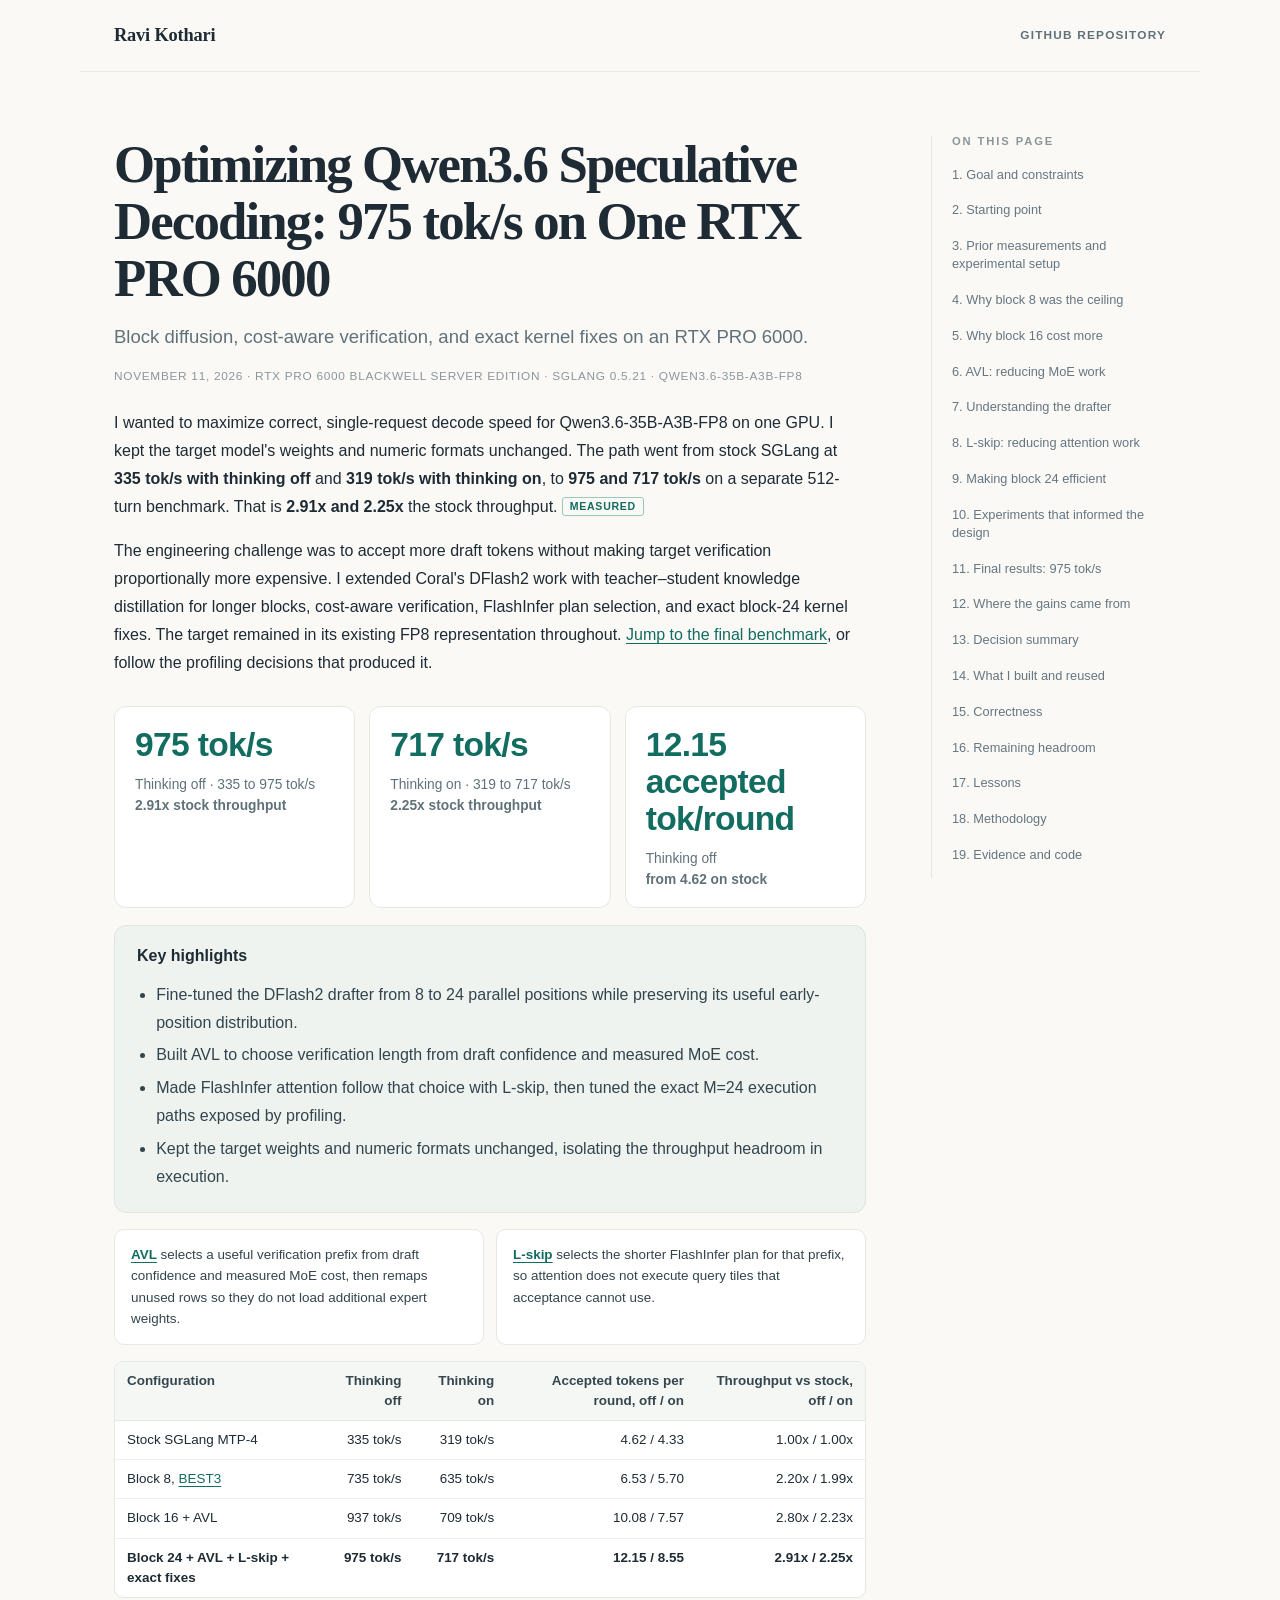
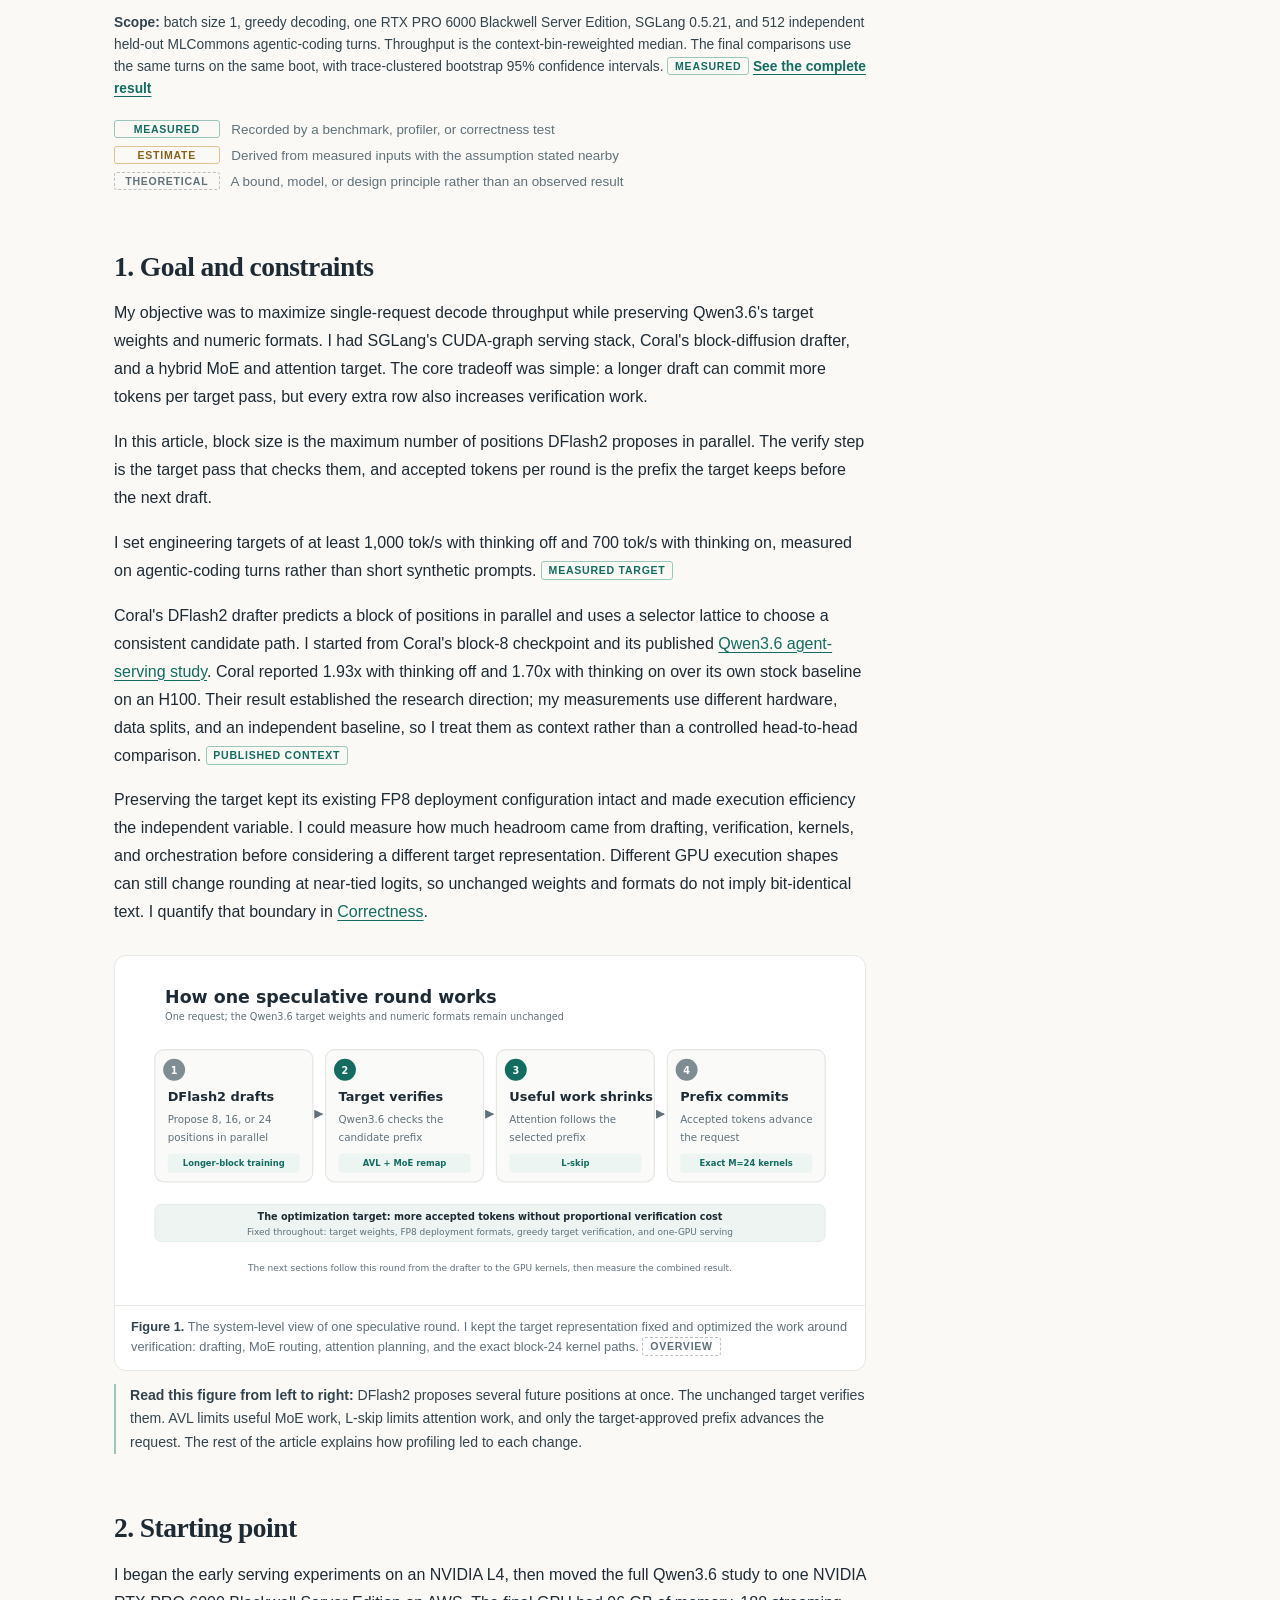
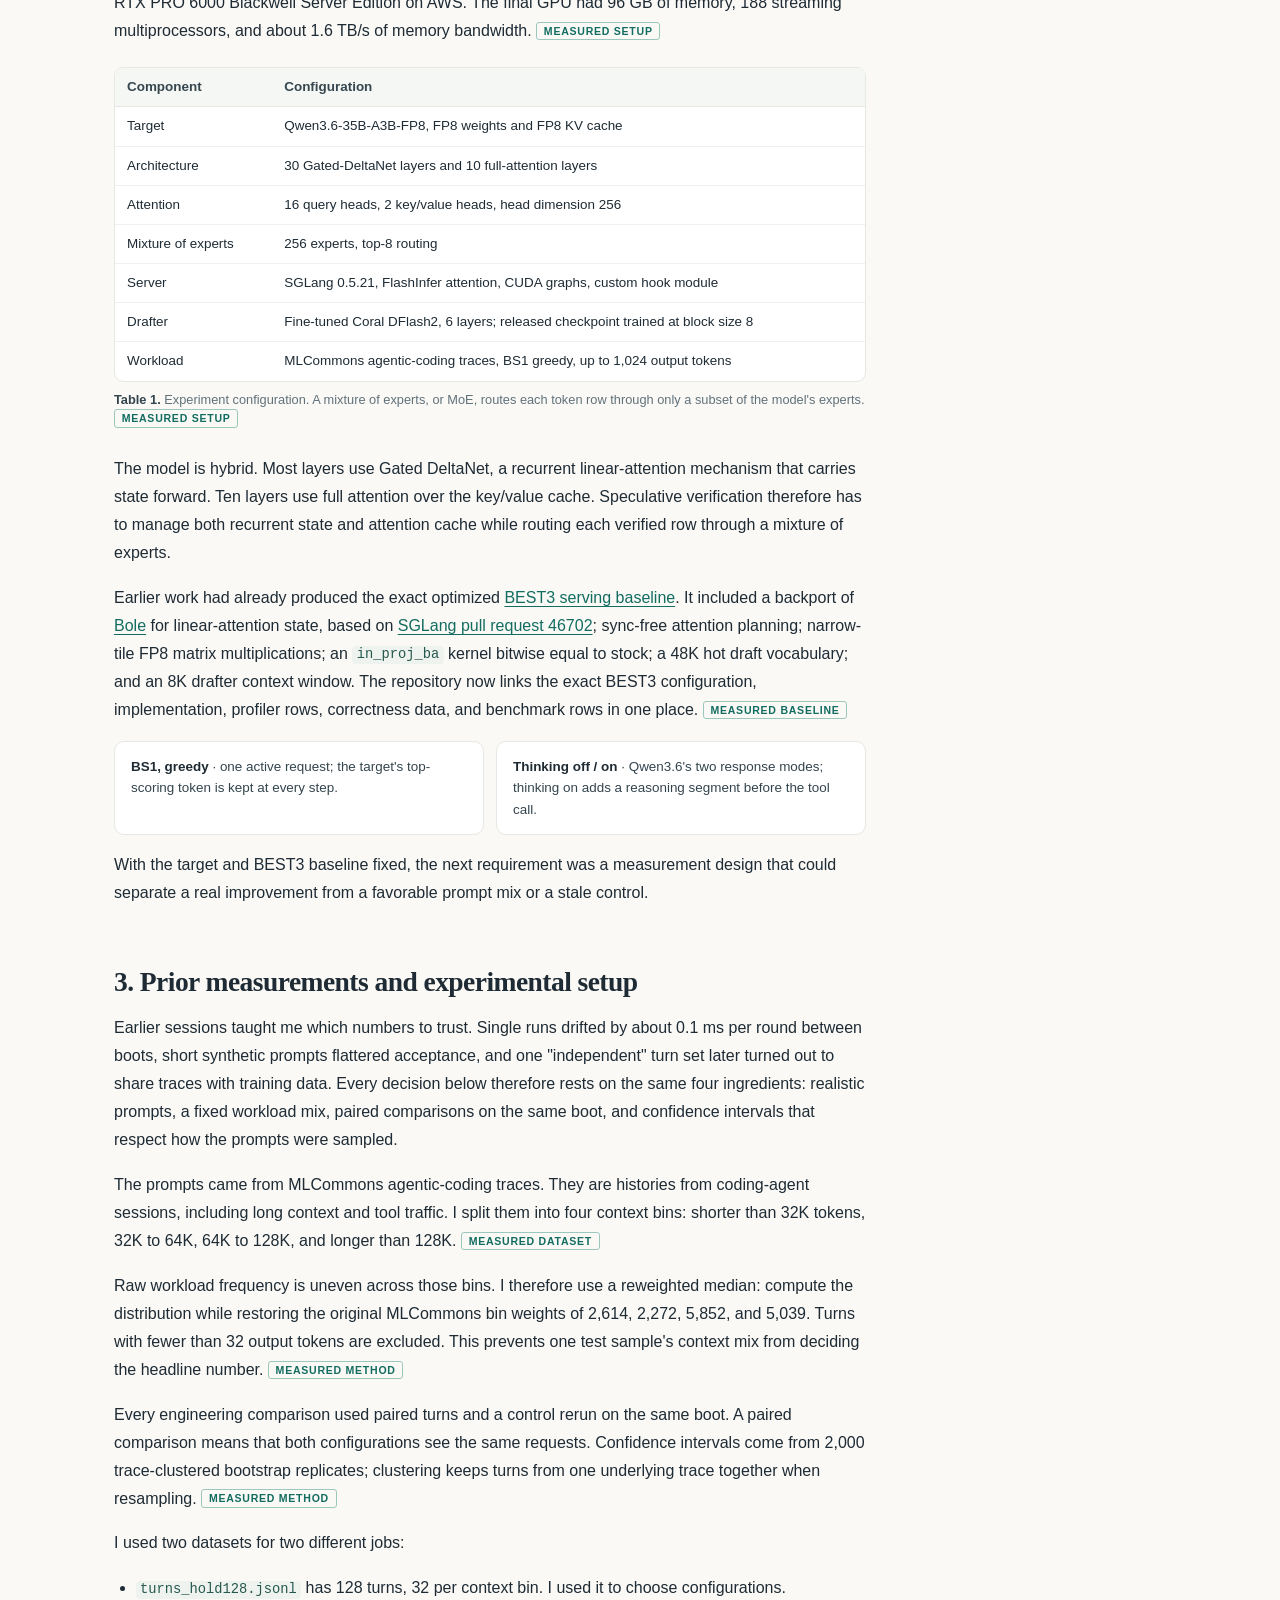
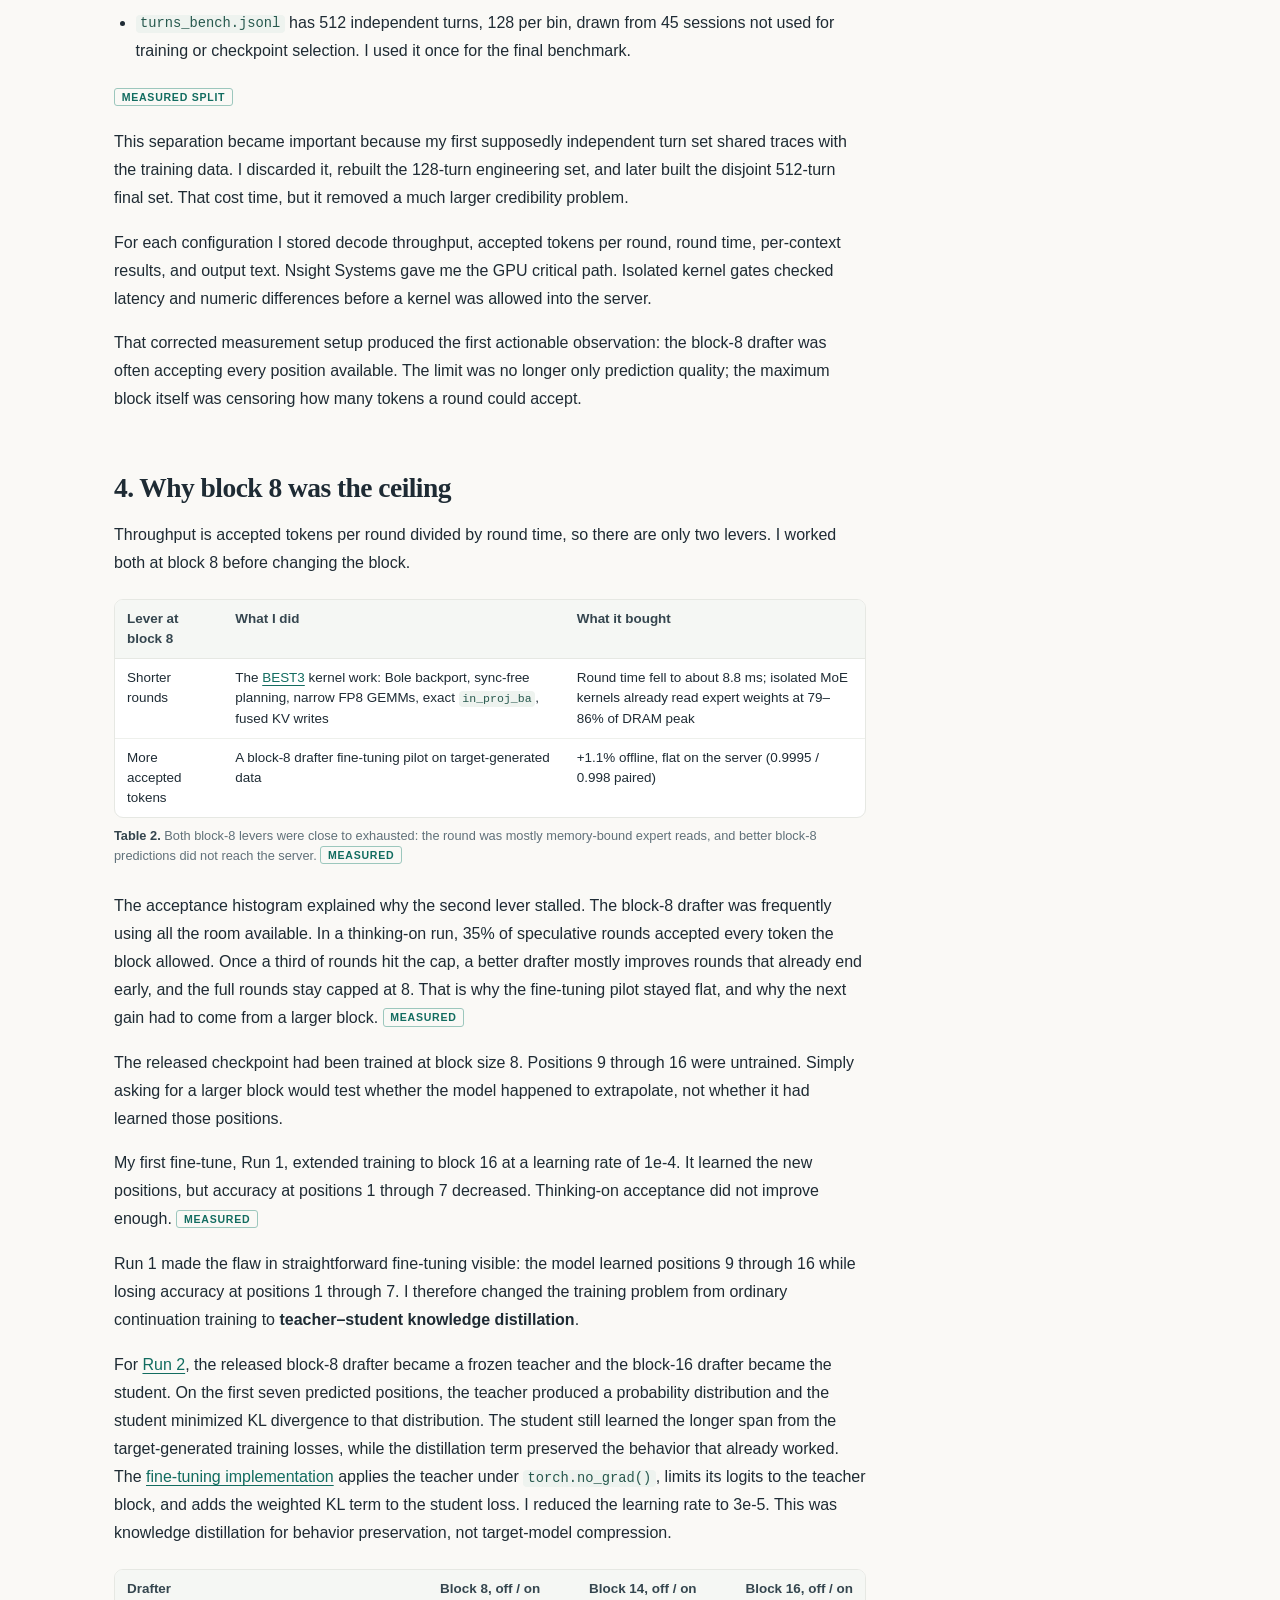
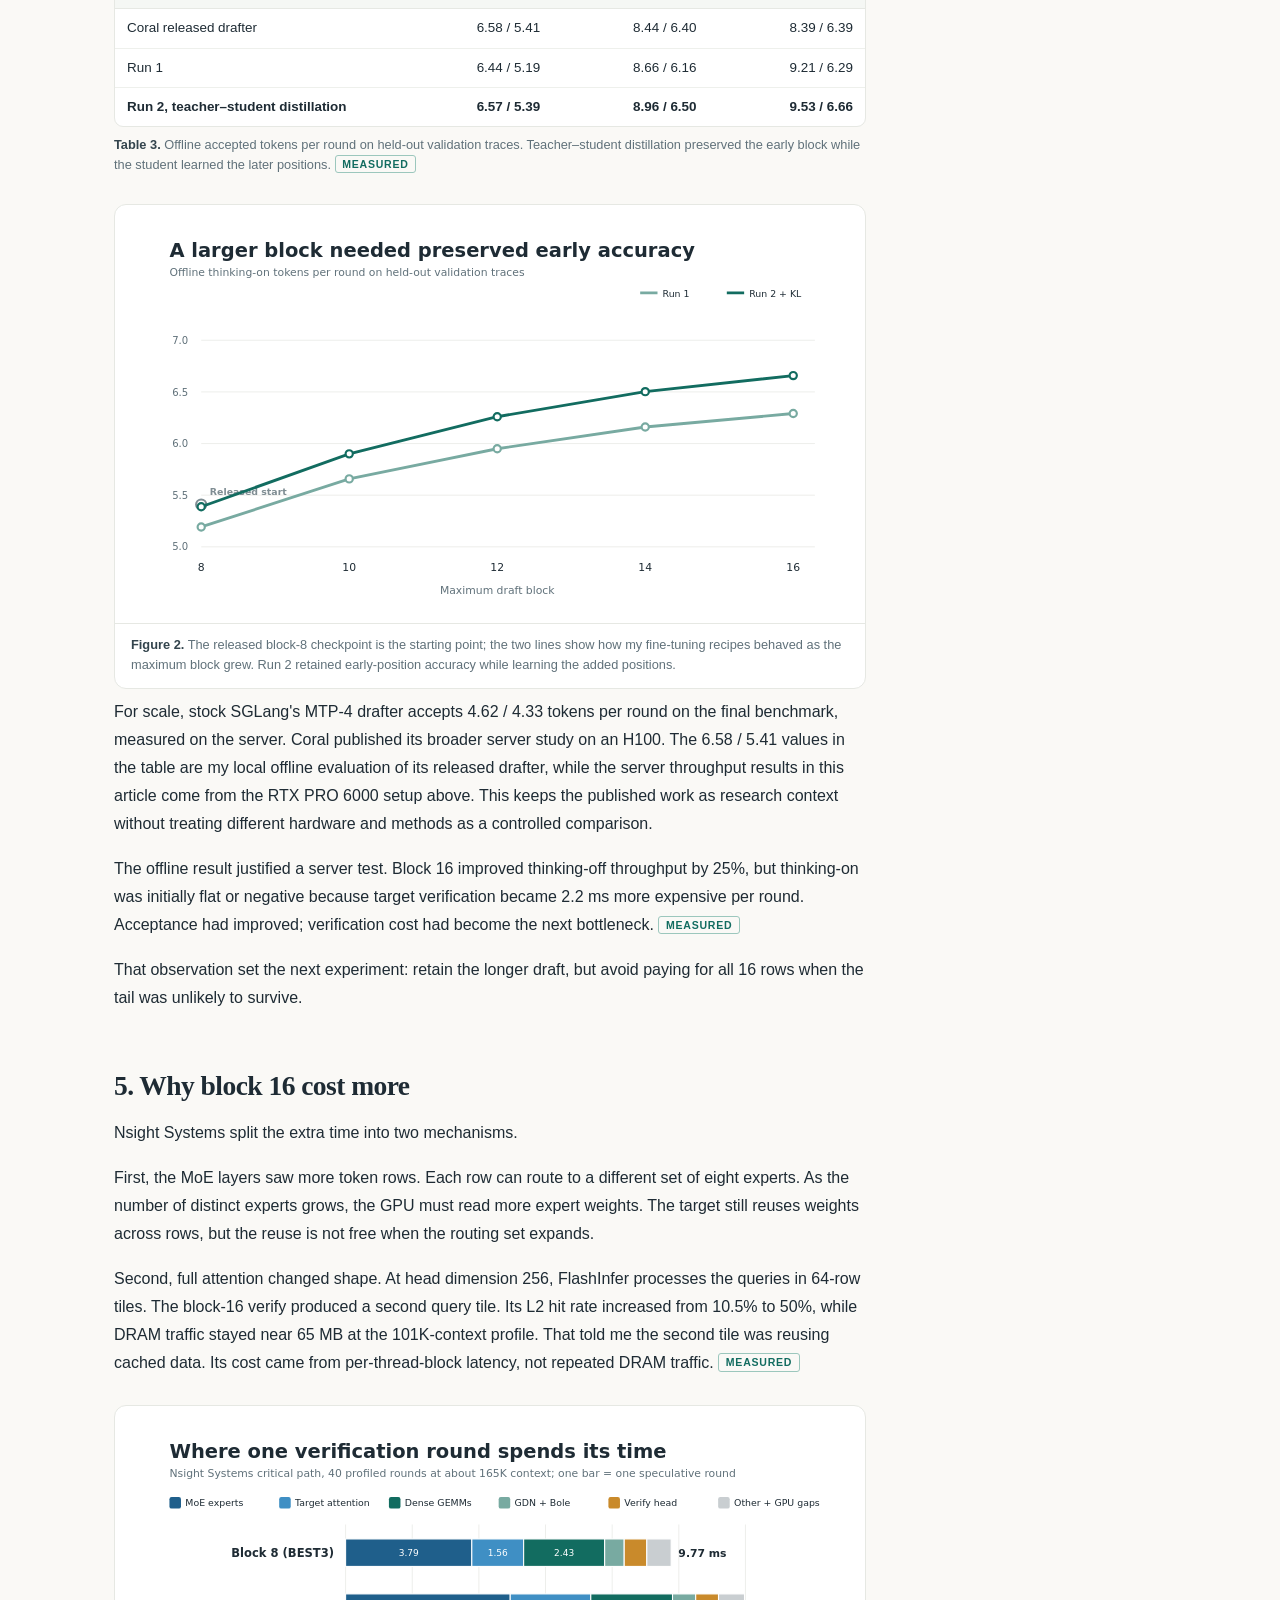
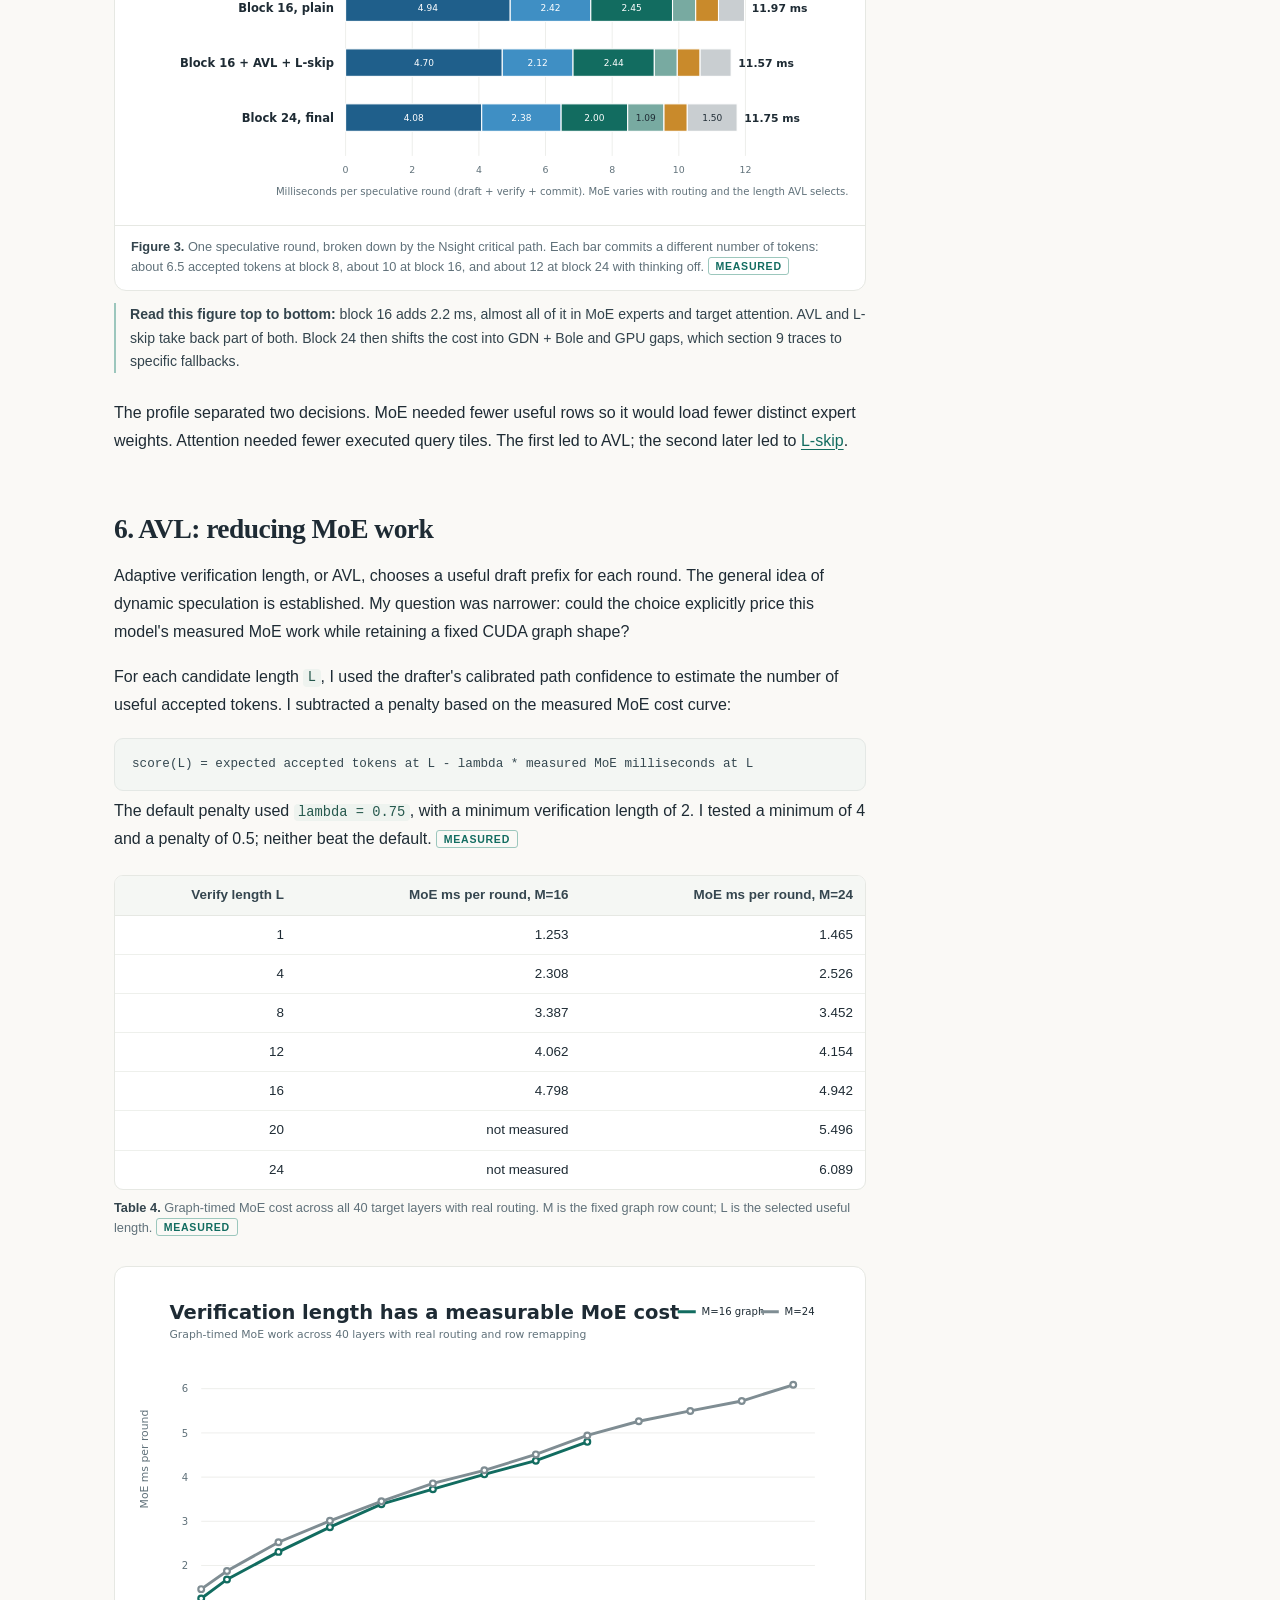
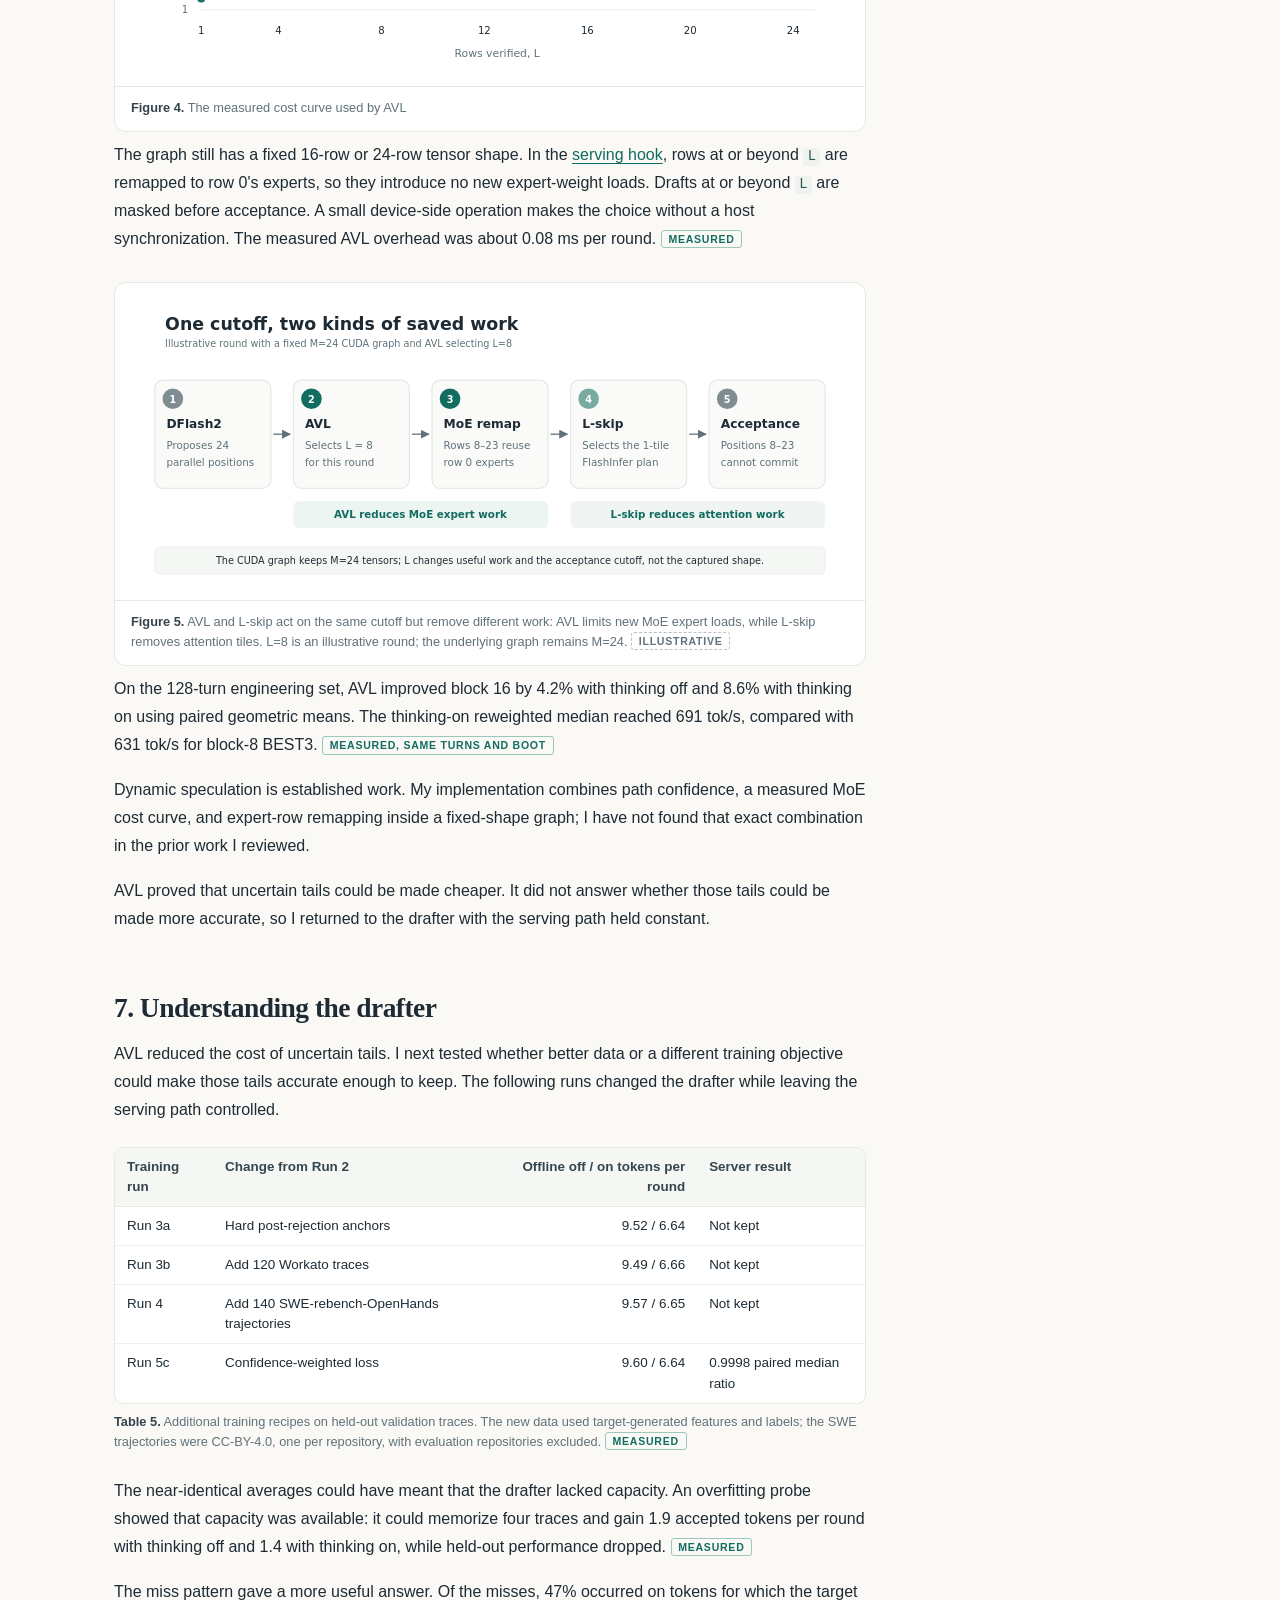
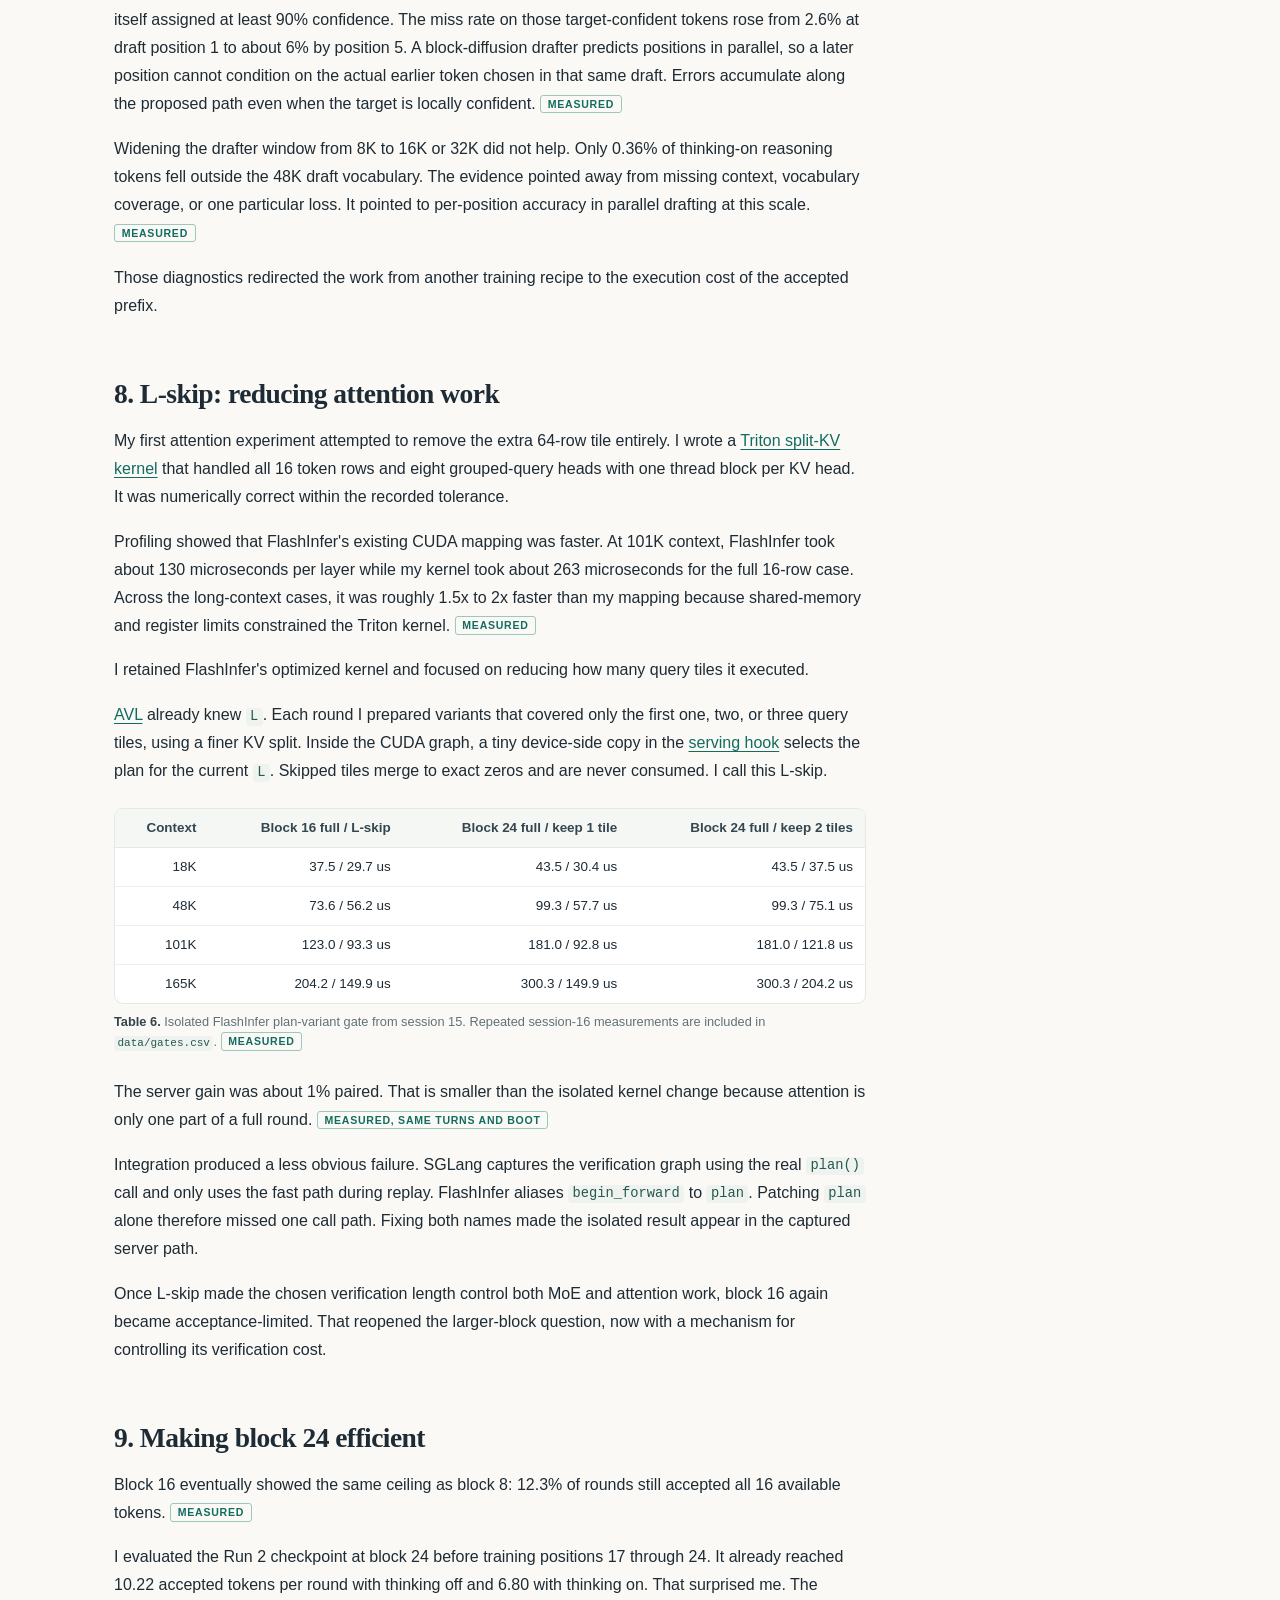
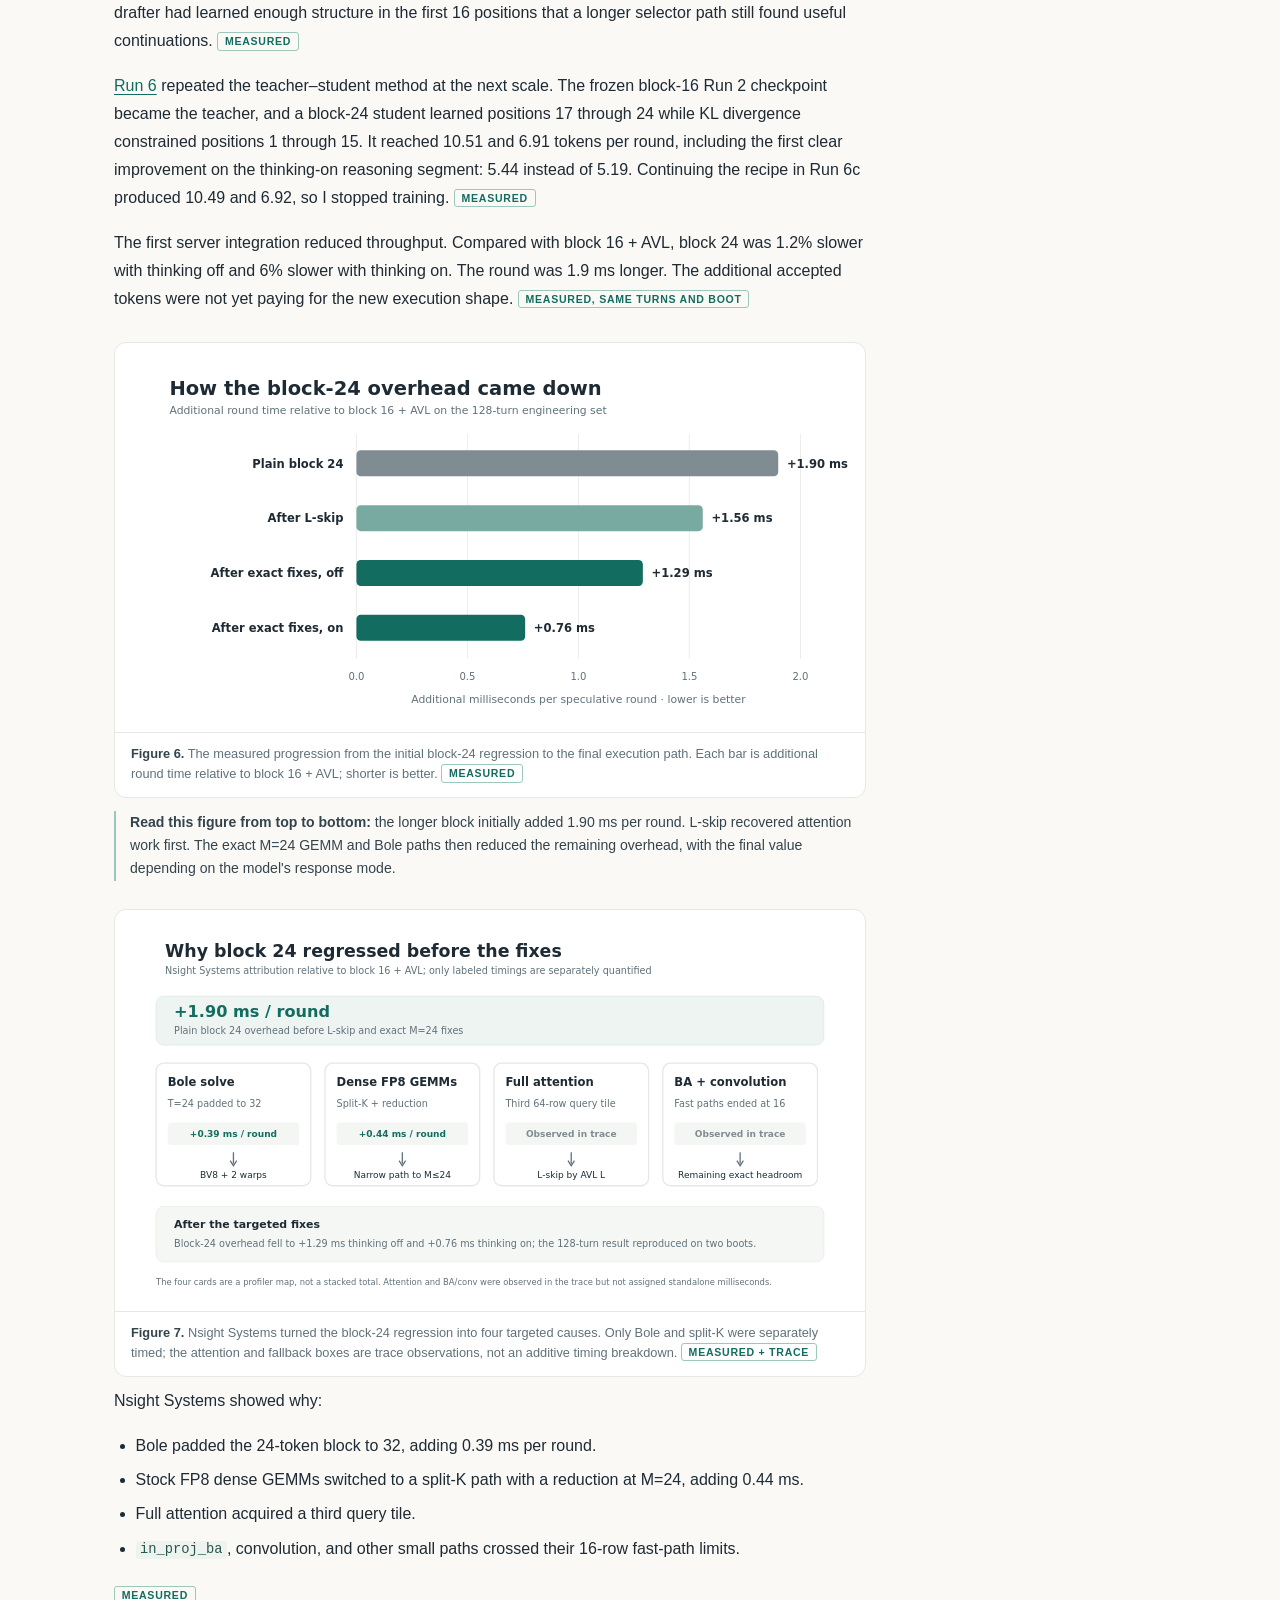
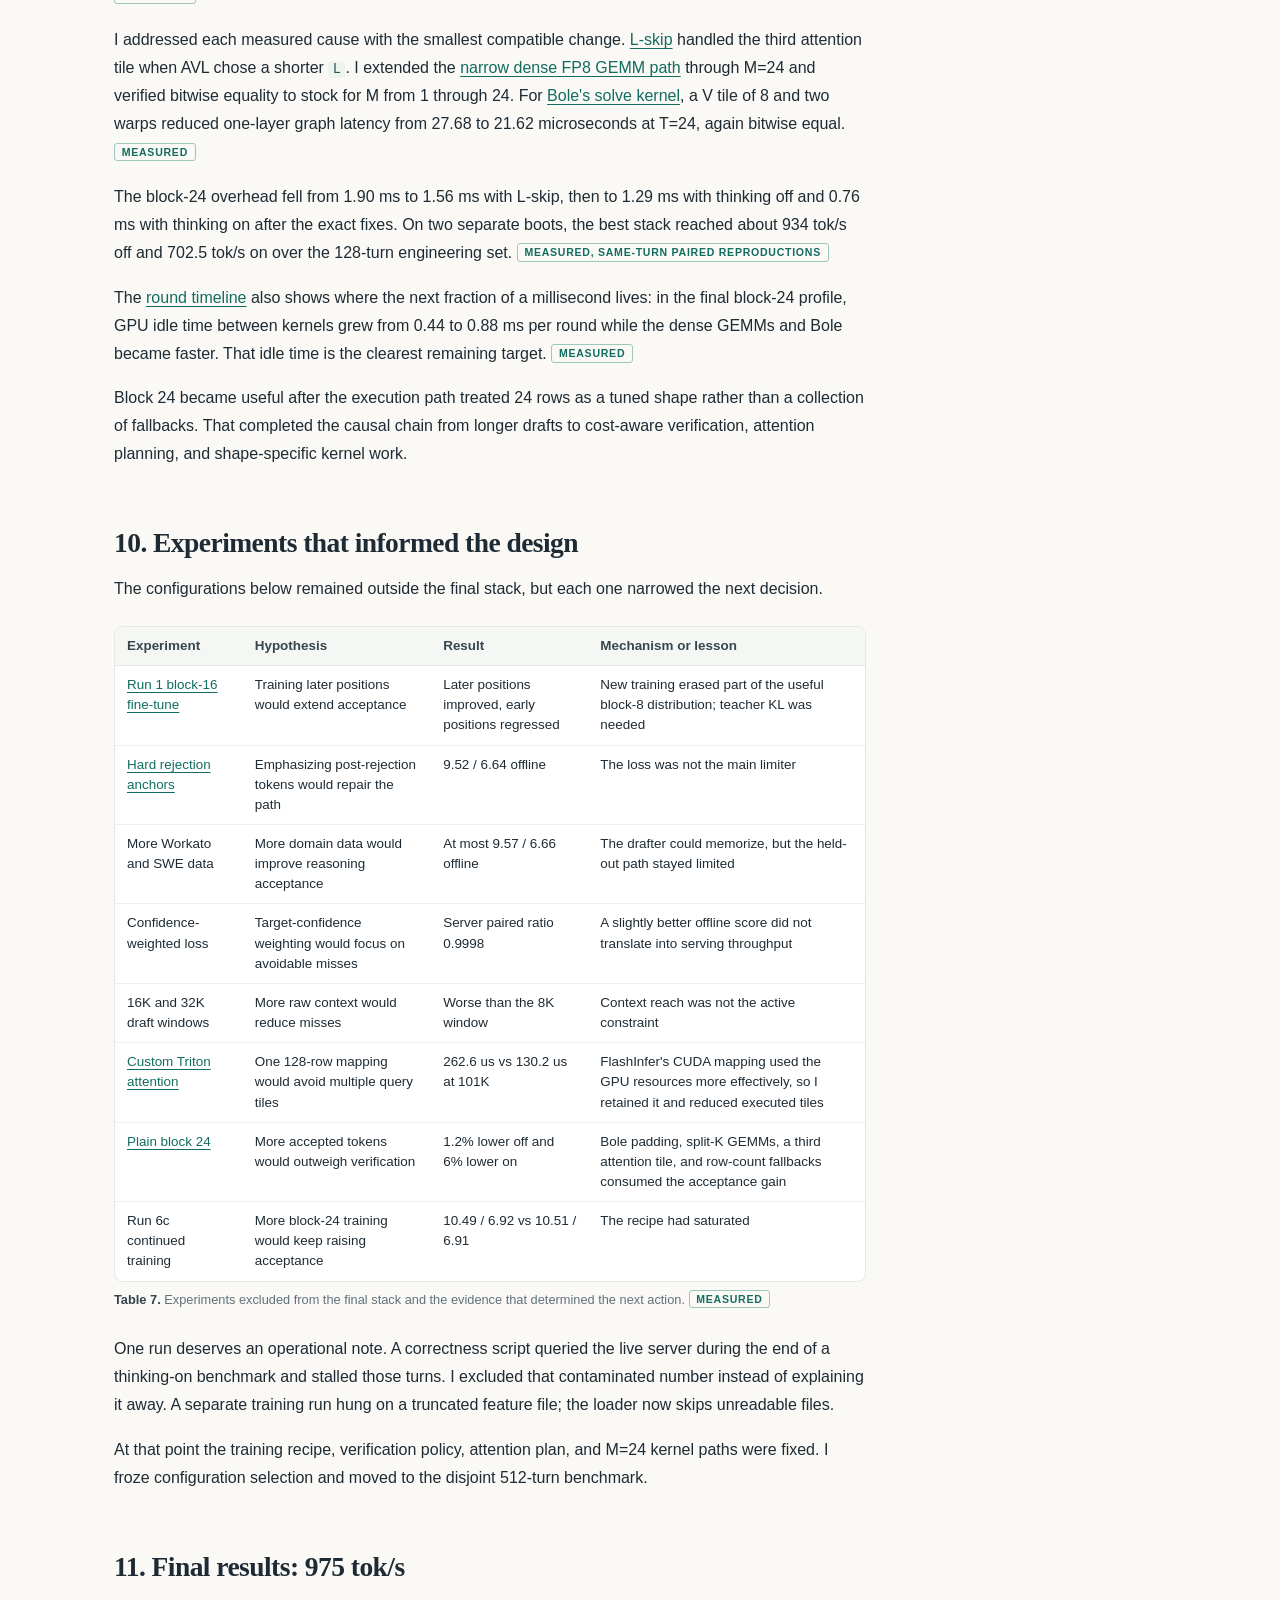
==== commit 06c3c180: "Article, plot, charts, Readme" ====
--- a/experiments/qwen36-speculative-decoding/index.html
+++ b/experiments/qwen36-speculative-decoding/index.html
@@ -19,7 +19,7 @@
 <p class="meta">November 11, 2026 · RTX PRO 6000 Blackwell Server Edition · SGLang 0.5.21 · Qwen3.6-35B-A3B-FP8</p>
 </header>
 <p>I wanted to maximize correct, single-request decode speed for Qwen3.6-35B-A3B-FP8 on one GPU. I kept the target model's weights and numeric formats unchanged. The path went from stock SGLang at <strong>335 tok/s with thinking off</strong> and <strong>319 tok/s with thinking on</strong>, to <strong>975 and 717 tok/s</strong> on a separate 512-turn benchmark. That is <strong>2.91x and 2.25x</strong> the stock throughput. <span class="tag meas">Measured</span></p>
-<p>The engineering challenge was to accept more draft tokens without making target verification proportionally more expensive. I extended Coral's DFlash2 work with teacher-guided longer-block training, cost-aware verification, FlashInfer plan selection, and exact block-24 kernel fixes. The target remained in its existing FP8 representation throughout. <a href="#final-independent-benchmark">Jump to the final benchmark</a>, or follow the profiling decisions that produced it.</p>
+<p>The engineering challenge was to accept more draft tokens without making target verification proportionally more expensive. I extended Coral's DFlash2 work with teacher–student knowledge distillation for longer blocks, cost-aware verification, FlashInfer plan selection, and exact block-24 kernel fixes. The target remained in its existing FP8 representation throughout. <a href="#final-independent-benchmark">Jump to the final benchmark</a>, or follow the profiling decisions that produced it.</p>
 <div class="stat-grid">
 <div class="stat"><p class="stat-num">975 tok/s</p><p class="stat-label">Thinking off · 335 to 975 tok/s<br><strong>2.91x stock throughput</strong></p></div>
 <div class="stat"><p class="stat-num">717 tok/s</p><p class="stat-label">Thinking on · 319 to 717 tok/s<br><strong>2.25x stock throughput</strong></p></div>
@@ -58,7 +58,7 @@
 <td style="text-align:right">1.00x / 1.00x</td>
 </tr>
 <tr>
-<td>Block 8, BEST3</td>
+<td>Block 8, <a href="https://github.com/ravi-kot/sglang-speculative-decoding-optimization/tree/main/experiments/qwen36-speculative-decoding#best3-baseline-artifacts" target="_blank" rel="noopener noreferrer">BEST3</a></td>
 <td style="text-align:right">735 tok/s</td>
 <td style="text-align:right">635 tok/s</td>
 <td style="text-align:right">6.53 / 5.70</td>
@@ -87,7 +87,7 @@
 <p><span class="tag est">Estimate</span> Derived from measured inputs with the assumption stated nearby</p>
 <p><span class="tag theo">Theoretical</span> A bound, model, or design principle rather than an observed result</p>
 </div>
-<nav class="toc toc-inline" aria-label="Contents"><p class="toc-head">Contents</p><ol><li><a href="#the-goal">1. Goal and constraints</a></li><li><a href="#what-i-started-with">2. Starting point</a></li><li><a href="#measurement">3. Experimental setup and measurement</a></li><li><a href="#block-size-ceiling">4. Why block 8 was the ceiling</a></li><li><a href="#larger-verify-cost">5. Why block 16 cost more</a></li><li><a href="#adaptive-verification-length">6. AVL: reducing MoE work</a></li><li><a href="#drafter-training">7. Understanding the drafter</a></li><li><a href="#attention-and-l-skip">8. L-skip: reducing attention work</a></li><li><a href="#block-24">9. Making block 24 efficient</a></li><li><a href="#experiments-not-kept">10. Experiments that informed the design</a></li><li><a href="#final-independent-benchmark">11. Final results: 975 tok/s</a></li><li><a href="#ablation">12. Where the gains came from</a></li><li><a href="#mechanisms">13. Decision summary</a></li><li><a href="#ownership">14. What I built and reused</a></li><li><a href="#correctness">15. Correctness</a></li><li><a href="#stopping-rule">16. Remaining headroom</a></li><li><a href="#lessons">17. Lessons</a></li><li><a href="#methodology-notes">18. Methodology</a></li><li><a href="#evidence-code-and-references">19. Evidence and code</a></li></ol></nav>
+<nav class="toc toc-inline" aria-label="Contents"><p class="toc-head">Contents</p><ol><li><a href="#the-goal">1. Goal and constraints</a></li><li><a href="#what-i-started-with">2. Starting point</a></li><li><a href="#measurement">3. Prior measurements and experimental setup</a></li><li><a href="#block-size-ceiling">4. Why block 8 was the ceiling</a></li><li><a href="#larger-verify-cost">5. Why block 16 cost more</a></li><li><a href="#adaptive-verification-length">6. AVL: reducing MoE work</a></li><li><a href="#drafter-training">7. Understanding the drafter</a></li><li><a href="#attention-and-l-skip">8. L-skip: reducing attention work</a></li><li><a href="#block-24">9. Making block 24 efficient</a></li><li><a href="#experiments-not-kept">10. Experiments that informed the design</a></li><li><a href="#final-independent-benchmark">11. Final results: 975 tok/s</a></li><li><a href="#ablation">12. Where the gains came from</a></li><li><a href="#mechanisms">13. Decision summary</a></li><li><a href="#ownership">14. What I built and reused</a></li><li><a href="#correctness">15. Correctness</a></li><li><a href="#stopping-rule">16. Remaining headroom</a></li><li><a href="#lessons">17. Lessons</a></li><li><a href="#methodology-notes">18. Methodology</a></li><li><a href="#evidence-code-and-references">19. Evidence and code</a></li></ol></nav>
 <h2 id="the-goal">1. Goal and constraints</h2>
 <p>My objective was to maximize single-request decode throughput while preserving Qwen3.6's target weights and numeric formats. I had SGLang's CUDA-graph serving stack, Coral's block-diffusion drafter, and a hybrid MoE and attention target. The core tradeoff was simple: a longer draft can commit more tokens per target pass, but every extra row also increases verification work.</p>
 <p>In this article, block size is the maximum number of positions DFlash2 proposes in parallel. The verify step is the target pass that checks them, and accepted tokens per round is the prefix the target keeps before the next draft.</p>
@@ -141,9 +141,14 @@
 </table></div>
 <p class="caption" id="table-setup"><span class="cap-num">Table 1.</span> Experiment configuration. A mixture of experts, or MoE, routes each token row through only a subset of the model's experts. <span class="tag meas">Measured setup</span></p>
 <p>The model is hybrid. Most layers use Gated DeltaNet, a recurrent linear-attention mechanism that carries state forward. Ten layers use full attention over the key/value cache. Speculative verification therefore has to manage both recurrent state and attention cache while routing each verified row through a mixture of experts.</p>
-<p>Earlier work had already produced the exact optimized <a href="https://github.com/ravi-kot/sglang-speculative-decoding-optimization/tree/main/experiments/qwen36-speculative-decoding/code/q36" target="_blank" rel="noopener noreferrer">BEST3 serving baseline</a>. It included a backport of <a href="https://arxiv.org/abs/2608.01651" target="_blank" rel="noopener noreferrer">Bole</a> for linear-attention state, based on <a href="https://github.com/sgl-project/sglang/pull/46702" target="_blank" rel="noopener noreferrer">SGLang pull request 46702</a>; sync-free attention planning; narrow-tile FP8 matrix multiplications; an <code>in_proj_ba</code> kernel bitwise equal to stock; a 48K hot draft vocabulary; and an 8K drafter context window. <span class="tag meas">Measured baseline</span></p>
-<p>In the measurements below, batch size 1, or BS1, means one active request. Greedy decoding chooses the target's highest-scoring next token. Thinking off and thinking on are the model's two response modes; thinking on includes its reasoning segment before the tool-facing answer. Each benchmark configuration fixes the checkpoint, hook settings, kernels, and serving flags.</p>
-<h2 id="measurement">3. Experimental setup and measurement</h2>
+<p>Earlier work had already produced the exact optimized <a href="https://github.com/ravi-kot/sglang-speculative-decoding-optimization/tree/main/experiments/qwen36-speculative-decoding#best3-baseline-artifacts" target="_blank" rel="noopener noreferrer">BEST3 serving baseline</a>. It included a backport of <a href="https://arxiv.org/abs/2608.01651" target="_blank" rel="noopener noreferrer">Bole</a> for linear-attention state, based on <a href="https://github.com/sgl-project/sglang/pull/46702" target="_blank" rel="noopener noreferrer">SGLang pull request 46702</a>; sync-free attention planning; narrow-tile FP8 matrix multiplications; an <code>in_proj_ba</code> kernel bitwise equal to stock; a 48K hot draft vocabulary; and an 8K drafter context window. The repository now links the exact BEST3 configuration, implementation, profiler rows, correctness data, and benchmark rows in one place. <span class="tag meas">Measured baseline</span></p>
+<div class="definition-grid">
+<div class="definition-card"><p><strong>BS1, greedy</strong> · one active request; the target's top-scoring token is kept at every step.</p></div>
+<div class="definition-card"><p><strong>Thinking off / on</strong> · Qwen3.6's two response modes; thinking on adds a reasoning segment before the tool call.</p></div>
+</div>
+<p>With the target and BEST3 baseline fixed, the next requirement was a measurement design that could separate a real improvement from a favorable prompt mix or a stale control.</p>
+<h2 id="measurement">3. Prior measurements and experimental setup</h2>
+<p>Earlier sessions taught me which numbers to trust. Single runs drifted by about 0.1 ms per round between boots, short synthetic prompts flattered acceptance, and one &quot;independent&quot; turn set later turned out to share traces with training data. Every decision below therefore rests on the same four ingredients: realistic prompts, a fixed workload mix, paired comparisons on the same boot, and confidence intervals that respect how the prompts were sampled.</p>
 <p>The prompts came from MLCommons agentic-coding traces. They are histories from coding-agent sessions, including long context and tool traffic. I split them into four context bins: shorter than 32K tokens, 32K to 64K, 64K to 128K, and longer than 128K. <span class="tag meas">Measured dataset</span></p>
 <p>Raw workload frequency is uneven across those bins. I therefore use a reweighted median: compute the distribution while restoring the original MLCommons bin weights of 2,614, 2,272, 5,852, and 5,039. Turns with fewer than 32 output tokens are excluded. This prevents one test sample's context mix from deciding the headline number. <span class="tag meas">Measured method</span></p>
 <p>Every engineering comparison used paired turns and a control rerun on the same boot. A paired comparison means that both configurations see the same requests. Confidence intervals come from 2,000 trace-clustered bootstrap replicates; clustering keeps turns from one underlying trace together when resampling. <span class="tag meas">Measured method</span></p>
@@ -155,11 +160,36 @@
 <p><span class="tag meas">Measured split</span></p>
 <p>This separation became important because my first supposedly independent turn set shared traces with the training data. I discarded it, rebuilt the 128-turn engineering set, and later built the disjoint 512-turn final set. That cost time, but it removed a much larger credibility problem.</p>
 <p>For each configuration I stored decode throughput, accepted tokens per round, round time, per-context results, and output text. Nsight Systems gave me the GPU critical path. Isolated kernel gates checked latency and numeric differences before a kernel was allowed into the server.</p>
+<p>That corrected measurement setup produced the first actionable observation: the block-8 drafter was often accepting every position available. The limit was no longer only prediction quality; the maximum block itself was censoring how many tokens a round could accept.</p>
 <h2 id="block-size-ceiling">4. Why block 8 was the ceiling</h2>
-<p>The block-8 drafter was frequently using all the room available. In a thinking-on run, 35% of speculative rounds accepted every token the block allowed. Once that happens, better predictions cannot produce more accepted tokens without increasing the block itself. <span class="tag meas">Measured</span></p>
+<p>Throughput is accepted tokens per round divided by round time, so there are only two levers. I worked both at block 8 before changing the block.</p>
+<div class="table-wrap"><table>
+<thead>
+<tr>
+<th>Lever at block 8</th>
+<th>What I did</th>
+<th>What it bought</th>
+</tr>
+</thead>
+<tbody>
+<tr>
+<td>Shorter rounds</td>
+<td>The <a href="https://github.com/ravi-kot/sglang-speculative-decoding-optimization/tree/main/experiments/qwen36-speculative-decoding#best3-baseline-artifacts" target="_blank" rel="noopener noreferrer">BEST3</a> kernel work: Bole backport, sync-free planning, narrow FP8 GEMMs, exact <code>in_proj_ba</code>, fused KV writes</td>
+<td>Round time fell to about 8.8 ms; isolated MoE kernels already read expert weights at 79–86% of DRAM peak</td>
+</tr>
+<tr>
+<td>More accepted tokens</td>
+<td>A block-8 drafter fine-tuning pilot on target-generated data</td>
+<td>+1.1% offline, flat on the server (0.9995 / 0.998 paired)</td>
+</tr>
+</tbody>
+</table></div>
+<p class="caption" id="table-block8-levers"><span class="cap-num">Table 2.</span> Both block-8 levers were close to exhausted: the round was mostly memory-bound expert reads, and better block-8 predictions did not reach the server. <span class="tag meas">Measured</span></p>
+<p>The acceptance histogram explained why the second lever stalled. The block-8 drafter was frequently using all the room available. In a thinking-on run, 35% of speculative rounds accepted every token the block allowed. Once a third of rounds hit the cap, a better drafter mostly improves rounds that already end early, and the full rounds stay capped at 8. That is why the fine-tuning pilot stayed flat, and why the next gain had to come from a larger block. <span class="tag meas">Measured</span></p>
 <p>The released checkpoint had been trained at block size 8. Positions 9 through 16 were untrained. Simply asking for a larger block would test whether the model happened to extrapolate, not whether it had learned those positions.</p>
 <p>My first fine-tune, Run 1, extended training to block 16 at a learning rate of 1e-4. It learned the new positions, but accuracy at positions 1 through 7 decreased. Thinking-on acceptance did not improve enough. <span class="tag meas">Measured</span></p>
-<p>That failure changed the objective. I needed to preserve the part of the drafter that already worked while teaching only the extra span. Run 2 used a frozen block-8 teacher and added a KL-divergence term over positions 1 through 7 in the <a href="https://github.com/ravi-kot/sglang-speculative-decoding-optimization/blob/main/experiments/qwen36-speculative-decoding/code/q36/ft2_train.py" target="_blank" rel="noopener noreferrer">fine-tuning pipeline</a>. The learning rate was reduced to 3e-5. The KL term encourages the new drafter's probability distribution to remain close to the teacher where the teacher is already useful.</p>
+<p>Run 1 made the flaw in straightforward fine-tuning visible: the model learned positions 9 through 16 while losing accuracy at positions 1 through 7. I therefore changed the training problem from ordinary continuation training to <strong>teacher–student knowledge distillation</strong>.</p>
+<p>For <a href="https://github.com/ravi-kot/sglang-speculative-decoding-optimization/tree/main/experiments/qwen36-speculative-decoding#run-2-and-run-6-artifacts" target="_blank" rel="noopener noreferrer">Run 2</a>, the released block-8 drafter became a frozen teacher and the block-16 drafter became the student. On the first seven predicted positions, the teacher produced a probability distribution and the student minimized KL divergence to that distribution. The student still learned the longer span from the target-generated training losses, while the distillation term preserved the behavior that already worked. The <a href="https://github.com/ravi-kot/sglang-speculative-decoding-optimization/blob/main/experiments/qwen36-speculative-decoding/code/q36/ft2_train.py" target="_blank" rel="noopener noreferrer">fine-tuning implementation</a> applies the teacher under <code>torch.no_grad()</code>, limits its logits to the teacher block, and adds the weighted KL term to the student loss. I reduced the learning rate to 3e-5. This was knowledge distillation for behavior preservation, not target-model compression.</p>
 <div class="table-wrap"><table>
 <thead>
 <tr>
@@ -183,25 +213,30 @@
 <td style="text-align:right">9.21 / 6.29</td>
 </tr>
 <tr>
-<td><strong>Run 2, teacher KL</strong></td>
+<td><strong>Run 2, teacher–student distillation</strong></td>
 <td style="text-align:right"><strong>6.57 / 5.39</strong></td>
 <td style="text-align:right"><strong>8.96 / 6.50</strong></td>
 <td style="text-align:right"><strong>9.53 / 6.66</strong></td>
 </tr>
 </tbody>
 </table></div>
-<p class="caption" id="table-drafter-sweep"><span class="cap-num">Table 2.</span> Offline accepted tokens per round on held-out validation traces. The KL run preserved the early block while learning the later positions. <span class="tag meas">Measured</span></p>
+<p class="caption" id="table-drafter-sweep"><span class="cap-num">Table 3.</span> Offline accepted tokens per round on held-out validation traces. Teacher–student distillation preserved the early block while the student learned the later positions. <span class="tag meas">Measured</span></p>
 <figure>
 <div class="fig-body"><img src="assets/drafter-blocks.svg" alt="Line chart of thinking-on tokens per round across draft block sizes for Run 1 and Run 2 with teacher KL. A gray point marks the released block-8 checkpoint used as the starting point. Run 2 reaches the best block-16 value while retaining its block-8 result."></div>
 <figcaption id="figure-drafter-blocks"><span class="cap-num">Figure 2.</span> The released block-8 checkpoint is the starting point; the two lines show how my fine-tuning recipes behaved as the maximum block grew. Run 2 retained early-position accuracy while learning the added positions.</figcaption>
 </figure>
-<p>Coral published its broader server study on an H100. The 6.58 / 5.41 values in the table are my local offline evaluation of its released drafter, while the server throughput results in this article come from the RTX PRO 6000 setup above. This keeps the published work as research context without treating different hardware and methods as a controlled comparison.</p>
+<p>For scale, stock SGLang's MTP-4 drafter accepts 4.62 / 4.33 tokens per round on the final benchmark, measured on the server. Coral published its broader server study on an H100. The 6.58 / 5.41 values in the table are my local offline evaluation of its released drafter, while the server throughput results in this article come from the RTX PRO 6000 setup above. This keeps the published work as research context without treating different hardware and methods as a controlled comparison.</p>
 <p>The offline result justified a server test. Block 16 improved thinking-off throughput by 25%, but thinking-on was initially flat or negative because target verification became 2.2 ms more expensive per round. Acceptance had improved; verification cost had become the next bottleneck. <span class="tag meas">Measured</span></p>
 <p>That observation set the next experiment: retain the longer draft, but avoid paying for all 16 rows when the tail was unlikely to survive.</p>
 <h2 id="larger-verify-cost">5. Why block 16 cost more</h2>
 <p>Nsight Systems split the extra time into two mechanisms.</p>
 <p>First, the MoE layers saw more token rows. Each row can route to a different set of eight experts. As the number of distinct experts grows, the GPU must read more expert weights. The target still reuses weights across rows, but the reuse is not free when the routing set expands.</p>
 <p>Second, full attention changed shape. At head dimension 256, FlashInfer processes the queries in 64-row tiles. The block-16 verify produced a second query tile. Its L2 hit rate increased from 10.5% to 50%, while DRAM traffic stayed near 65 MB at the 101K-context profile. That told me the second tile was reusing cached data. Its cost came from per-thread-block latency, not repeated DRAM traffic. <span class="tag meas">Measured</span></p>
+<figure class="wide-flow">
+<div class="fig-body"><img src="assets/round-timeline.svg" alt="Stacked horizontal bars of one speculative round at about 165K context for block 8, block 16, block 16 with AVL and L-skip, and the final block 24. Round time is 9.77, 11.97, 11.57 and 11.75 ms; the block-16 growth sits in MoE experts and target attention, and block 24 adds GDN plus Bole time and GPU gaps while its dense GEMMs shrink."></div>
+<figcaption id="figure-round-timeline"><span class="cap-num">Figure 3.</span> One speculative round, broken down by the Nsight critical path. Each bar commits a different number of tokens: about 6.5 accepted tokens at block 8, about 10 at block 16, and about 12 at block 24 with thinking off. <span class="tag meas">Measured</span></figcaption>
+</figure>
+<p class="read-guide"><strong>Read this figure top to bottom:</strong> block 16 adds 2.2 ms, almost all of it in MoE experts and target attention. AVL and L-skip take back part of both. Block 24 then shifts the cost into GDN + Bole and GPU gaps, which section 9 traces to specific fallbacks.</p>
 <p>The profile separated two decisions. MoE needed fewer useful rows so it would load fewer distinct expert weights. Attention needed fewer executed query tiles. The first led to AVL; the second later led to <a href="#attention-and-l-skip">L-skip</a>.</p>
 <h2 id="adaptive-verification-length">6. AVL: reducing MoE work</h2>
 <p>Adaptive verification length, or AVL, chooses a useful draft prefix for each round. The general idea of dynamic speculation is established. My question was narrower: could the choice explicitly price this model's measured MoE work while retaining a fixed CUDA graph shape?</p>
@@ -255,18 +290,19 @@
 </tr>
 </tbody>
 </table></div>
-<p class="caption" id="table-moe-cost"><span class="cap-num">Table 3.</span> Graph-timed MoE cost across all 40 target layers with real routing. M is the fixed graph row count; L is the selected useful length. <span class="tag meas">Measured</span></p>
+<p class="caption" id="table-moe-cost"><span class="cap-num">Table 4.</span> Graph-timed MoE cost across all 40 target layers with real routing. M is the fixed graph row count; L is the selected useful length. <span class="tag meas">Measured</span></p>
 <figure>
 <div class="fig-body"><img src="assets/avl-cost.svg" alt="Line chart showing measured MoE milliseconds per speculative round increasing with selected verification length for fixed 16-row and 24-row graphs."></div>
-<figcaption id="figure-avl-cost"><span class="cap-num">Figure 3.</span> The measured cost curve used by AVL</figcaption>
+<figcaption id="figure-avl-cost"><span class="cap-num">Figure 4.</span> The measured cost curve used by AVL</figcaption>
 </figure>
 <p>The graph still has a fixed 16-row or 24-row tensor shape. In the <a href="https://github.com/ravi-kot/sglang-speculative-decoding-optimization/blob/main/experiments/qwen36-speculative-decoding/code/q36/q37_nvtx.py" target="_blank" rel="noopener noreferrer">serving hook</a>, rows at or beyond <code>L</code> are remapped to row 0's experts, so they introduce no new expert-weight loads. Drafts at or beyond <code>L</code> are masked before acceptance. A small device-side operation makes the choice without a host synchronization. The measured AVL overhead was about 0.08 ms per round. <span class="tag meas">Measured</span></p>
 <figure class="wide-flow">
 <div class="fig-body"><img src="assets/avl-lskip-flow.svg" alt="Five-step diagram: DFlash2 proposes 24 positions; AVL illustratively selects L equals 8; unused rows reuse row zero experts; L-skip selects a one-tile FlashInfer plan; acceptance ignores positions at or beyond L. The CUDA graph remains fixed at M equals 24."></div>
-<figcaption id="figure-avl-lskip"><span class="cap-num">Figure 4.</span> AVL and L-skip act on the same cutoff but remove different work: AVL limits new MoE expert loads, while L-skip removes attention tiles. L=8 is an illustrative round; the underlying graph remains M=24. <span class="tag theo">Illustrative</span></figcaption>
+<figcaption id="figure-avl-lskip"><span class="cap-num">Figure 5.</span> AVL and L-skip act on the same cutoff but remove different work: AVL limits new MoE expert loads, while L-skip removes attention tiles. L=8 is an illustrative round; the underlying graph remains M=24. <span class="tag theo">Illustrative</span></figcaption>
 </figure>
 <p>On the 128-turn engineering set, AVL improved block 16 by 4.2% with thinking off and 8.6% with thinking on using paired geometric means. The thinking-on reweighted median reached 691 tok/s, compared with 631 tok/s for block-8 BEST3. <span class="tag meas">Measured, same turns and boot</span></p>
 <p>Dynamic speculation is established work. My implementation combines path confidence, a measured MoE cost curve, and expert-row remapping inside a fixed-shape graph; I have not found that exact combination in the prior work I reviewed.</p>
+<p>AVL proved that uncertain tails could be made cheaper. It did not answer whether those tails could be made more accurate, so I returned to the drafter with the serving path held constant.</p>
 <h2 id="drafter-training">7. Understanding the drafter</h2>
 <p>AVL reduced the cost of uncertain tails. I next tested whether better data or a different training objective could make those tails accurate enough to keep. The following runs changed the drafter while leaving the serving path controlled.</p>
 <div class="table-wrap"><table>
@@ -305,7 +341,7 @@
 </tr>
 </tbody>
 </table></div>
-<p class="caption" id="table-drafter-training"><span class="cap-num">Table 4.</span> Additional training recipes on held-out validation traces. The new data used target-generated features and labels; the SWE trajectories were CC-BY-4.0, one per repository, with evaluation repositories excluded. <span class="tag meas">Measured</span></p>
+<p class="caption" id="table-drafter-training"><span class="cap-num">Table 5.</span> Additional training recipes on held-out validation traces. The new data used target-generated features and labels; the SWE trajectories were CC-BY-4.0, one per repository, with evaluation repositories excluded. <span class="tag meas">Measured</span></p>
 <p>The near-identical averages could have meant that the drafter lacked capacity. An overfitting probe showed that capacity was available: it could memorize four traces and gain 1.9 accepted tokens per round with thinking off and 1.4 with thinking on, while held-out performance dropped. <span class="tag meas">Measured</span></p>
 <p>The miss pattern gave a more useful answer. Of the misses, 47% occurred on tokens for which the target itself assigned at least 90% confidence. The miss rate on those target-confident tokens rose from 2.6% at draft position 1 to about 6% by position 5. A block-diffusion drafter predicts positions in parallel, so a later position cannot condition on the actual earlier token chosen in that same draft. Errors accumulate along the proposed path even when the target is locally confident. <span class="tag meas">Measured</span></p>
 <p>Widening the drafter window from 8K to 16K or 32K did not help. Only 0.36% of thinking-on reasoning tokens fell outside the 48K draft vocabulary. The evidence pointed away from missing context, vocabulary coverage, or one particular loss. It pointed to per-position accuracy in parallel drafting at this scale. <span class="tag meas">Measured</span></p>
@@ -351,22 +387,23 @@
 </tr>
 </tbody>
 </table></div>
-<p class="caption" id="table-lskip"><span class="cap-num">Table 5.</span> Isolated FlashInfer plan-variant gate from session 15. Repeated session-16 measurements are included in <code>data/gates.csv</code>. <span class="tag meas">Measured</span></p>
+<p class="caption" id="table-lskip"><span class="cap-num">Table 6.</span> Isolated FlashInfer plan-variant gate from session 15. Repeated session-16 measurements are included in <code>data/gates.csv</code>. <span class="tag meas">Measured</span></p>
 <p>The server gain was about 1% paired. That is smaller than the isolated kernel change because attention is only one part of a full round. <span class="tag meas">Measured, same turns and boot</span></p>
 <p>Integration produced a less obvious failure. SGLang captures the verification graph using the real <code>plan()</code> call and only uses the fast path during replay. FlashInfer aliases <code>begin_forward</code> to <code>plan</code>. Patching <code>plan</code> alone therefore missed one call path. Fixing both names made the isolated result appear in the captured server path.</p>
+<p>Once L-skip made the chosen verification length control both MoE and attention work, block 16 again became acceptance-limited. That reopened the larger-block question, now with a mechanism for controlling its verification cost.</p>
 <h2 id="block-24">9. Making block 24 efficient</h2>
 <p>Block 16 eventually showed the same ceiling as block 8: 12.3% of rounds still accepted all 16 available tokens. <span class="tag meas">Measured</span></p>
 <p>I evaluated the Run 2 checkpoint at block 24 before training positions 17 through 24. It already reached 10.22 accepted tokens per round with thinking off and 6.80 with thinking on. That surprised me. The drafter had learned enough structure in the first 16 positions that a longer selector path still found useful continuations. <span class="tag meas">Measured</span></p>
-<p>Run 6 then trained at block 24 with a KL teacher from Run 2 at block 16. It reached 10.51 and 6.91 tokens per round, including the first clear improvement on the thinking-on reasoning segment: 5.44 instead of 5.19. Continuing the recipe in Run 6c produced 10.49 and 6.92, so I stopped training. <span class="tag meas">Measured</span></p>
+<p><a href="https://github.com/ravi-kot/sglang-speculative-decoding-optimization/tree/main/experiments/qwen36-speculative-decoding#run-2-and-run-6-artifacts" target="_blank" rel="noopener noreferrer">Run 6</a> repeated the teacher–student method at the next scale. The frozen block-16 Run 2 checkpoint became the teacher, and a block-24 student learned positions 17 through 24 while KL divergence constrained positions 1 through 15. It reached 10.51 and 6.91 tokens per round, including the first clear improvement on the thinking-on reasoning segment: 5.44 instead of 5.19. Continuing the recipe in Run 6c produced 10.49 and 6.92, so I stopped training. <span class="tag meas">Measured</span></p>
 <p>The first server integration reduced throughput. Compared with block 16 + AVL, block 24 was 1.2% slower with thinking off and 6% slower with thinking on. The round was 1.9 ms longer. The additional accepted tokens were not yet paying for the new execution shape. <span class="tag meas">Measured, same turns and boot</span></p>
 <figure>
 <div class="fig-body"><img src="assets/block24-overhead.svg" alt="Horizontal bars showing block-24 round-time overhead relative to block 16 plus AVL. The overhead falls from 1.90 milliseconds for plain block 24 to 1.56 after L-skip, then to 1.29 thinking off and 0.76 thinking on after the exact fixes."></div>
-<figcaption id="figure-block24-overhead"><span class="cap-num">Figure 5.</span> The measured progression from the initial block-24 regression to the final execution path. Each bar is additional round time relative to block 16 + AVL; shorter is better. <span class="tag meas">Measured</span></figcaption>
+<figcaption id="figure-block24-overhead"><span class="cap-num">Figure 6.</span> The measured progression from the initial block-24 regression to the final execution path. Each bar is additional round time relative to block 16 + AVL; shorter is better. <span class="tag meas">Measured</span></figcaption>
 </figure>
 <p class="read-guide"><strong>Read this figure from top to bottom:</strong> the longer block initially added 1.90 ms per round. L-skip recovered attention work first. The exact M=24 GEMM and Bole paths then reduced the remaining overhead, with the final value depending on the model's response mode.</p>
 <figure class="wide-flow">
 <div class="fig-body"><img src="assets/block24-profile.svg" alt="Profiler map of the 1.90 millisecond block-24 round overhead. Separately measured components are Bole padding at 0.39 milliseconds and split-K dense GEMMs at 0.44 milliseconds. Nsight also shows a third attention query tile and row-count fallbacks without standalone timing attribution. Targeted fixes reduce the remaining overhead to 1.29 milliseconds off and 0.76 milliseconds on."></div>
-<figcaption id="figure-block24-profile"><span class="cap-num">Figure 6.</span> Nsight Systems turned the block-24 regression into four targeted causes. Only Bole and split-K were separately timed; the attention and fallback boxes are trace observations, not an additive timing breakdown. <span class="tag meas">Measured + trace</span></figcaption>
+<figcaption id="figure-block24-profile"><span class="cap-num">Figure 7.</span> Nsight Systems turned the block-24 regression into four targeted causes. Only Bole and split-K were separately timed; the attention and fallback boxes are trace observations, not an additive timing breakdown. <span class="tag meas">Measured + trace</span></figcaption>
 </figure>
 <p>Nsight Systems showed why:</p>
 <ul>
@@ -378,6 +415,7 @@
 <p><span class="tag meas">Measured</span></p>
 <p>I addressed each measured cause with the smallest compatible change. <a href="#attention-and-l-skip">L-skip</a> handled the third attention tile when AVL chose a shorter <code>L</code>. I extended the <a href="https://github.com/ravi-kot/sglang-speculative-decoding-optimization/blob/main/experiments/qwen36-speculative-decoding/code/q36/s5_dense_exact.py" target="_blank" rel="noopener noreferrer">narrow dense FP8 GEMM path</a> through M=24 and verified bitwise equality to stock for M from 1 through 24. For <a href="https://github.com/ravi-kot/sglang-speculative-decoding-optimization/blob/main/experiments/qwen36-speculative-decoding/code/g7e/bole_repro2.py" target="_blank" rel="noopener noreferrer">Bole's solve kernel</a>, a V tile of 8 and two warps reduced one-layer graph latency from 27.68 to 21.62 microseconds at T=24, again bitwise equal. <span class="tag meas">Measured</span></p>
 <p>The block-24 overhead fell from 1.90 ms to 1.56 ms with L-skip, then to 1.29 ms with thinking off and 0.76 ms with thinking on after the exact fixes. On two separate boots, the best stack reached about 934 tok/s off and 702.5 tok/s on over the 128-turn engineering set. <span class="tag meas">Measured, same-turn paired reproductions</span></p>
+<p>The <a href="#larger-verify-cost">round timeline</a> also shows where the next fraction of a millisecond lives: in the final block-24 profile, GPU idle time between kernels grew from 0.44 to 0.88 ms per round while the dense GEMMs and Bole became faster. That idle time is the clearest remaining target. <span class="tag meas">Measured</span></p>
 <p>Block 24 became useful after the execution path treated 24 rows as a tuned shape rather than a collection of fallbacks. That completed the causal chain from longer drafts to cost-aware verification, attention planning, and shape-specific kernel work.</p>
 <h2 id="experiments-not-kept">10. Experiments that informed the design</h2>
 <p>The configurations below remained outside the final stack, but each one narrowed the next decision.</p>
@@ -392,13 +430,13 @@
 </thead>
 <tbody>
 <tr>
-<td>Run 1 block-16 fine-tune</td>
+<td><a href="#block-size-ceiling">Run 1 block-16 fine-tune</a></td>
 <td>Training later positions would extend acceptance</td>
 <td>Later positions improved, early positions regressed</td>
 <td>New training erased part of the useful block-8 distribution; teacher KL was needed</td>
 </tr>
 <tr>
-<td>Hard rejection anchors</td>
+<td><a href="#drafter-training">Hard rejection anchors</a></td>
 <td>Emphasizing post-rejection tokens would repair the path</td>
 <td>9.52 / 6.64 offline</td>
 <td>The loss was not the main limiter</td>
@@ -422,13 +460,13 @@
 <td>Context reach was not the active constraint</td>
 </tr>
 <tr>
-<td>Custom Triton attention</td>
+<td><a href="#attention-and-l-skip">Custom Triton attention</a></td>
 <td>One 128-row mapping would avoid multiple query tiles</td>
 <td>262.6 us vs 130.2 us at 101K</td>
 <td>FlashInfer's CUDA mapping used the GPU resources more effectively, so I retained it and reduced executed tiles</td>
 </tr>
 <tr>
-<td>Plain block 24</td>
+<td><a href="#block-24">Plain block 24</a></td>
 <td>More accepted tokens would outweigh verification</td>
 <td>1.2% lower off and 6% lower on</td>
 <td>Bole padding, split-K GEMMs, a third attention tile, and row-count fallbacks consumed the acceptance gain</td>
@@ -441,60 +479,61 @@
 </tr>
 </tbody>
 </table></div>
-<p class="caption" id="table-negative-results"><span class="cap-num">Table 6.</span> Experiments excluded from the final stack and the evidence that determined the next action. <span class="tag meas">Measured</span></p>
+<p class="caption" id="table-negative-results"><span class="cap-num">Table 7.</span> Experiments excluded from the final stack and the evidence that determined the next action. <span class="tag meas">Measured</span></p>
 <p>One run deserves an operational note. A correctness script queried the live server during the end of a thinking-on benchmark and stalled those turns. I excluded that contaminated number instead of explaining it away. A separate training run hung on a truncated feature file; the loader now skips unreadable files.</p>
+<p>At that point the training recipe, verification policy, attention plan, and M=24 kernel paths were fixed. I froze configuration selection and moved to the disjoint 512-turn benchmark.</p>
 <h2 id="final-independent-benchmark">11. Final results: 975 tok/s</h2>
 <p>After the engineering stop, I ran every final configuration sequentially on one boot over the 512-turn disjoint set. No turn in this set had been used for training, checkpoint selection, or configuration choice.</p>
 <figure>
 <div class="fig-body"><img src="assets/final-throughput.svg" alt="Grouped bar chart showing stock, block 8, block 16 with AVL, and block 24 with all fixes for thinking off and thinking on. Final throughput is 975 and 717 tok/s, with 95 percent confidence intervals."></div>
-<figcaption id="figure-final-throughput"><span class="cap-num">Figure 7.</span> The independent benchmark separates the early block-8 result from the final block-24 stack; error bars show the trace-clustered 95% confidence interval.</figcaption>
+<figcaption id="figure-final-throughput"><span class="cap-num">Figure 8.</span> The independent benchmark separates the early block-8 result from the final block-24 stack; error bars show the trace-clustered 95% confidence interval.</figcaption>
 </figure>
 <div class="table-wrap"><table>
 <thead>
 <tr>
 <th>Configuration</th>
-<th style="text-align:right">Off tok/s, 95% CI</th>
-<th style="text-align:right">On tok/s, 95% CI</th>
-<th style="text-align:right">Off vs stock</th>
-<th style="text-align:right">On vs stock</th>
+<th style="text-align:right">Thinking off</th>
+<th style="text-align:right">Thinking on</th>
+<th style="text-align:right">Off speedup</th>
+<th style="text-align:right">On speedup</th>
 </tr>
 </thead>
 <tbody>
 <tr>
 <td>Stock SGLang MTP-4</td>
-<td style="text-align:right">335, 329 to 340</td>
-<td style="text-align:right">319, 313 to 323</td>
-<td style="text-align:right">1.00x</td>
-<td style="text-align:right">1.00x</td>
-</tr>
-<tr>
-<td>Block 8, BEST3, Coral drafter</td>
-<td style="text-align:right">735, 718 to 750</td>
-<td style="text-align:right">635, 620 to 647</td>
-<td style="text-align:right">2.20x, 2.14 to 2.25</td>
-<td style="text-align:right">1.99x, 1.96 to 2.03</td>
-</tr>
-<tr>
-<td>Block 16 + AVL, Run 2</td>
-<td style="text-align:right">937, 896 to 968</td>
-<td style="text-align:right">709, 686 to 721</td>
-<td style="text-align:right">2.80x, 2.70 to 2.87</td>
-<td style="text-align:right">2.23x, 2.17 to 2.27</td>
-</tr>
-<tr>
-<td><strong>Block 24 + AVL + L-skip + exact fixes, Run 6</strong></td>
-<td style="text-align:right"><strong>975, 932 to 1,003</strong></td>
-<td style="text-align:right"><strong>717, 691 to 748</strong></td>
-<td style="text-align:right"><strong>2.91x, 2.81 to 2.99</strong></td>
-<td style="text-align:right"><strong>2.25x, 2.19 to 2.34</strong></td>
-</tr>
-</tbody>
-</table></div>
-<p class="caption" id="table-final-results"><span class="cap-num">Table 7.</span> Reweighted median decode throughput. Confidence intervals use trace-clustered bootstrap resampling. <span class="tag meas">Measured, same turns and boot</span></p>
+<td style="text-align:right"><span class="result-value">335 tok/s</span><br><span class="cell-note">95% CI: 329–340 tok/s</span></td>
+<td style="text-align:right"><span class="result-value">319 tok/s</span><br><span class="cell-note">95% CI: 313–323 tok/s</span></td>
+<td style="text-align:right"><span class="result-value">1.00x</span></td>
+<td style="text-align:right"><span class="result-value">1.00x</span></td>
+</tr>
+<tr>
+<td>Block 8, <a href="https://github.com/ravi-kot/sglang-speculative-decoding-optimization/tree/main/experiments/qwen36-speculative-decoding#best3-baseline-artifacts" target="_blank" rel="noopener noreferrer">BEST3 serving stack</a>, Coral drafter</td>
+<td style="text-align:right"><span class="result-value">735 tok/s</span><br><span class="cell-note">95% CI: 718–750 tok/s</span></td>
+<td style="text-align:right"><span class="result-value">635 tok/s</span><br><span class="cell-note">95% CI: 620–647 tok/s</span></td>
+<td style="text-align:right"><span class="result-value">2.20x</span><br><span class="cell-note">95% CI: 2.14–2.25x</span></td>
+<td style="text-align:right"><span class="result-value">1.99x</span><br><span class="cell-note">95% CI: 1.96–2.03x</span></td>
+</tr>
+<tr>
+<td>Block 16 + <a href="#adaptive-verification-length">AVL</a>, <a href="https://github.com/ravi-kot/sglang-speculative-decoding-optimization/tree/main/experiments/qwen36-speculative-decoding#run-2-and-run-6-artifacts" target="_blank" rel="noopener noreferrer">Run 2</a></td>
+<td style="text-align:right"><span class="result-value">937 tok/s</span><br><span class="cell-note">95% CI: 896–968 tok/s</span></td>
+<td style="text-align:right"><span class="result-value">709 tok/s</span><br><span class="cell-note">95% CI: 686–721 tok/s</span></td>
+<td style="text-align:right"><span class="result-value">2.80x</span><br><span class="cell-note">95% CI: 2.70–2.87x</span></td>
+<td style="text-align:right"><span class="result-value">2.23x</span><br><span class="cell-note">95% CI: 2.17–2.27x</span></td>
+</tr>
+<tr>
+<td><strong>Block 24 + <a href="#adaptive-verification-length">AVL</a> + <a href="#attention-and-l-skip">L-skip</a> + exact fixes, <a href="https://github.com/ravi-kot/sglang-speculative-decoding-optimization/tree/main/experiments/qwen36-speculative-decoding#run-2-and-run-6-artifacts" target="_blank" rel="noopener noreferrer">Run 6</a></strong></td>
+<td style="text-align:right"><span class="result-value"><strong>975 tok/s</strong></span><br><span class="cell-note">95% CI: 932–1,003 tok/s</span></td>
+<td style="text-align:right"><span class="result-value"><strong>717 tok/s</strong></span><br><span class="cell-note">95% CI: 691–748 tok/s</span></td>
+<td style="text-align:right"><span class="result-value"><strong>2.91x</strong></span><br><span class="cell-note">95% CI: 2.81–2.99x</span></td>
+<td style="text-align:right"><span class="result-value"><strong>2.25x</strong></span><br><span class="cell-note">95% CI: 2.19–2.34x</span></td>
+</tr>
+</tbody>
+</table></div>
+<p class="caption" id="table-final-results"><span class="cap-num">Table 8.</span> Reweighted median decode throughput. Confidence intervals use trace-clustered bootstrap resampling. <span class="tag meas">Measured, same turns and boot</span></p>
 <p>The thinking-on target of 700 tok/s was reached. The thinking-off headline reweighted median was 975 tok/s, below the 1,000 tok/s target. The unweighted all-turn median was 1,001 tok/s, and the shortest-context bin reached about 1,068 tok/s. I report the reweighted 975 tok/s as the headline because it preserves the intended workload mix. <span class="tag meas">Measured</span></p>
 <figure>
 <div class="fig-body"><img src="assets/context-speedup.svg" alt="Grouped bar chart of final-stack speedup over stock across four context bins. Thinking-off speedup ranges from 2.68x to 3.05x and thinking-on from 2.14x to 2.27x."></div>
-<figcaption id="figure-context-speedup"><span class="cap-num">Figure 8.</span> The final stack remains above 2x stock throughput in both response modes across all four context bins.</figcaption>
+<figcaption id="figure-context-speedup"><span class="cap-num">Figure 9.</span> The final stack remains above 2x stock throughput in both response modes across all four context bins.</figcaption>
 </figure>
 <div class="table-wrap"><table>
 <thead>
@@ -527,8 +566,9 @@
 </tr>
 </tbody>
 </table></div>
-<p class="caption" id="table-context-speedup"><span class="cap-num">Table 8.</span> Median paired per-turn speedup over stock within each context bin. <span class="tag meas">Measured, same turns and boot</span></p>
+<p class="caption" id="table-context-speedup"><span class="cap-num">Table 9.</span> Median paired per-turn speedup over stock within each context bin. <span class="tag meas">Measured, same turns and boot</span></p>
 <p>The result is not coming from one favorable prompt range. It remains above 2x in both response modes and all four context bins. The larger thinking-off gain is consistent with its higher acceptance: 12.15 tokens per round, compared with 8.55 when thinking is on. <span class="tag meas">Measured</span></p>
+<p>The headline establishes the combined outcome. To understand which decisions produced it, the next view separates the cumulative milestones from the narrower same-boot comparisons.</p>
 <h2 id="ablation">12. Where the gains came from</h2>
 <p>The independent benchmark is a cumulative progression, not a perfect factorial ablation. Each row changes both the drafter and parts of the serving stack. The paired engineering set supplies the narrower comparisons.</p>
 <div class="table-wrap"><table>
@@ -543,7 +583,7 @@
 </thead>
 <tbody>
 <tr>
-<td>BEST3 + Coral DFlash2</td>
+<td><a href="https://github.com/ravi-kot/sglang-speculative-decoding-optimization/tree/main/experiments/qwen36-speculative-decoding#best3-baseline-artifacts" target="_blank" rel="noopener noreferrer">BEST3</a> + Coral DFlash2</td>
 <td>Block 8 vs stock, final set</td>
 <td style="text-align:right">2.20x</td>
 <td style="text-align:right">1.99x</td>
@@ -579,8 +619,9 @@
 </tr>
 </tbody>
 </table></div>
-<p class="caption" id="table-ablation"><span class="cap-num">Table 9.</span> Cumulative final-set steps and narrower same-boot engineering comparisons. <span class="tag meas">Measured</span></p>
+<p class="caption" id="table-ablation"><span class="cap-num">Table 10.</span> Cumulative final-set steps and narrower same-boot engineering comparisons. <span class="tag meas">Measured</span></p>
 <p>The final increment is small compared with the jump from stock. That is expected. Block 24 accepts more tokens, but also performs a larger verify. The exact fixes make the trade favorable; they do not remove the cost.</p>
+<p>Those measurements support a compact decision record: each retained technique can be tied to the hypothesis it tested, the observed result, and the mechanism that explained it.</p>
 <h2 id="mechanisms">13. Decision summary</h2>
 <div class="table-wrap"><table>
 <thead>
@@ -593,19 +634,19 @@
 </thead>
 <tbody>
 <tr>
-<td>Teacher KL at block 16</td>
+<td><a href="#block-size-ceiling">Teacher–student distillation</a> at block 16</td>
 <td>Preserve early accuracy while learning later positions</td>
 <td>Kept block-8 behavior and improved block-16 acceptance</td>
-<td>The frozen teacher constrained positions 1 through 7</td>
-</tr>
-<tr>
-<td>AVL</td>
+<td>KL divergence to the frozen block-8 teacher constrained positions 1 through 7</td>
+</tr>
+<tr>
+<td><a href="#adaptive-verification-length">AVL</a></td>
 <td>Do not pay full MoE cost when the draft tail is unlikely to survive</td>
 <td>+4.2% off and +8.6% on, paired geometric mean</td>
 <td>Confidence chose <code>L</code>; remapping prevented unused rows from loading new expert weights</td>
 </tr>
 <tr>
-<td>Extra training recipes</td>
+<td><a href="#drafter-training">Extra training recipes</a></td>
 <td>Better data or loss would repair misses</td>
 <td>Offline and server results stayed flat</td>
 <td>Misses grew by draft position; parallel positions cannot observe earlier sampled tokens</td>
@@ -617,50 +658,53 @@
 <td>Resource pressure outweighed the tile-count advantage</td>
 </tr>
 <tr>
-<td>L-skip</td>
+<td><a href="#attention-and-l-skip">L-skip</a></td>
 <td>Keep FlashInfer but omit query tiles beyond AVL's <code>L</code></td>
 <td>Faster isolated attention and about +1% server</td>
 <td>It preserved the tuned CUDA kernel and changed only the plan</td>
 </tr>
 <tr>
-<td>Block 24</td>
+<td><a href="#block-24">Block 24</a></td>
 <td>Longer proposals would increase useful work per target pass</td>
 <td>Won only after exact fixes</td>
 <td>Acceptance rose, but Bole padding, split-K GEMMs and fallbacks first consumed the gain</td>
 </tr>
 </tbody>
 </table></div>
-<p class="caption" id="table-mechanisms"><span class="cap-num">Table 10.</span> The experiment logic in one view. <span class="tag meas">Measured</span></p>
+<p class="caption" id="table-mechanisms"><span class="cap-num">Table 11.</span> The experiment logic in one view. <span class="tag meas">Measured</span></p>
+<p>The decision record also makes ownership easier to state precisely. The final system combines published foundations, earlier serving work I adapted, and the training, policy, integration, and kernel work added in this campaign.</p>
 <h2 id="ownership">14. What I built and reused</h2>
 <p>Speculative decoding, adaptive draft length, block diffusion, FlashInfer, Bole, and SGLang are established work. The result depends on all of them. I separate the upstream foundation from the training, policy, integration, and kernel work I added.</p>
-<div class="table-wrap"><table>
-<thead>
-<tr>
-<th>Category</th>
-<th>Part of this stack</th>
-</tr>
-</thead>
-<tbody>
-<tr>
-<td>Upstream or published</td>
-<td>SGLang 0.5.21; FlashInfer attention; Coral's DFlash2 checkpoint and selector design; Bole's recurrent-state method and SGLang integration</td>
-</tr>
-<tr>
-<td>Earlier work I adapted</td>
-<td>Bole backport, sync-free planning, narrow FP8 GEMMs, exact <code>in_proj_ba</code>, 48K draft vocabulary, 8K draft context</td>
-</tr>
-<tr>
-<td>Built in this campaign</td>
-<td>Run 2 and Run 6 training recipes; AVL's measured MoE objective and expert-row remapping; L-skip plan selection; M=24 dense extension; Bole tile/warp tuning; paired benchmark and correctness harness</td>
-</tr>
-<tr>
-<td>Not changed</td>
-<td>Qwen3.6 target weights and formats; FP8 target; greedy acceptance rule</td>
-</tr>
-</tbody>
-</table></div>
-<p class="caption" id="table-ownership"><span class="cap-num">Table 11.</span> Provenance of the final stack. The external work is linked in <a href="#evidence-code-and-references">Evidence, code and references</a>.</p>
-<p>Adaptive verification length builds on established dynamic speculation. My contribution is the combination of measured MoE cost, expert-row remapping, and fixed-graph device selection. L-skip is a focused integration technique that selects among FlashInfer plans instead of replacing its kernel.</p>
+<div class="ownership-grid">
+<div class="ownership-card ownership-foundation">
+<p class="ownership-kicker">01 · Foundation</p>
+<h3 id="upstream-and-published">Upstream and published</h3>
+<p><a href="https://github.com/sgl-project/sglang" target="_blank" rel="noopener noreferrer">SGLang 0.5.21</a>, <a href="https://github.com/flashinfer-ai/flashinfer" target="_blank" rel="noopener noreferrer">FlashInfer attention</a>, Coral's <a href="https://www.coralbricks.ai/blog/speculative-decoding-qwen36" target="_blank" rel="noopener noreferrer">DFlash2 checkpoint and selector design</a>, and <a href="https://arxiv.org/abs/2608.01651" target="_blank" rel="noopener noreferrer">Bole's recurrent-state method</a> and <a href="https://github.com/sgl-project/sglang/pull/46702" target="_blank" rel="noopener noreferrer">SGLang integration</a>.</p>
+</div>
+<div class="ownership-card ownership-adapted">
+<p class="ownership-kicker">02 · Built earlier</p>
+<h3 id="the-best3-serving-baseline">The BEST3 serving baseline</h3>
+<p>My <a href="https://github.com/ravi-kot/sglang-speculative-decoding-optimization/tree/main/experiments/qwen36-speculative-decoding#best3-baseline-artifacts" target="_blank" rel="noopener noreferrer">BEST3 stack</a>: narrow FP8 GEMMs and an <code>in_proj_ba</code> kernel that are bitwise equal to stock, sync-free attention planning, fused KV writes, and an offline chain evaluation that predicts server acceptance. Adapted from published work: the Bole backport, a 48K draft vocabulary, and an 8K draft context.</p>
+</div>
+<div class="ownership-card ownership-built">
+<p class="ownership-kicker">03 · Built here</p>
+<h3 id="training-policy-kernels-and-evaluation">Training, policy, kernels, and evaluation</h3>
+<p><a href="https://github.com/ravi-kot/sglang-speculative-decoding-optimization/tree/main/experiments/qwen36-speculative-decoding#run-2-and-run-6-artifacts" target="_blank" rel="noopener noreferrer">Run 2 and Run 6 training recipes</a>, <a href="https://github.com/ravi-kot/sglang-speculative-decoding-optimization/blob/main/experiments/qwen36-speculative-decoding/code/q36/q37_nvtx.py" target="_blank" rel="noopener noreferrer">AVL's measured MoE objective, expert-row remapping, and L-skip selection</a>, the <a href="https://github.com/ravi-kot/sglang-speculative-decoding-optimization/blob/main/experiments/qwen36-speculative-decoding/code/q36/s5_dense_exact.py" target="_blank" rel="noopener noreferrer">M=24 dense extension</a>, <a href="https://github.com/ravi-kot/sglang-speculative-decoding-optimization/blob/main/experiments/qwen36-speculative-decoding/code/g7e/bole_repro2.py" target="_blank" rel="noopener noreferrer">Bole tile and warp tuning</a>, and the <a href="https://github.com/ravi-kot/sglang-speculative-decoding-optimization/tree/main/experiments/qwen36-speculative-decoding/data" target="_blank" rel="noopener noreferrer">paired benchmark and correctness evidence</a>.</p>
+</div>
+<div class="ownership-card ownership-fixed">
+<p class="ownership-kicker">04 · Held fixed</p>
+<h3 id="the-target-contract">The target contract</h3>
+<p>Qwen3.6 target weights and numeric formats, the FP8 target deployment, and the greedy acceptance rule.</p>
+</div>
+</div>
+<p class="ownership-note"><strong>Provenance:</strong> upstream projects, papers, implementation files, and measurements are linked in <a href="#evidence-code-and-references">Evidence and code</a>.</p>
+<p>Three contributions are new to me in the prior work I reviewed:</p>
+<ol>
+<li><strong><a href="#adaptive-verification-length">AVL</a>:</strong> verification length priced by measured MoE cost, with unused rows remapped to existing experts inside a fixed CUDA graph.</li>
+<li><strong><a href="#attention-and-l-skip">L-skip</a>:</strong> per-round selection among FlashInfer plans on the device, so attention follows AVL's length while keeping FlashInfer's tuned kernel.</li>
+<li><strong><a href="#block-size-ceiling">Block extension by distillation</a>:</strong> growing a released drafter from 8 to 16 to 24 positions with the shorter-block model as a frozen teacher, plus the finding that untrained positions already add 7.6% offline.</li>
+</ol>
+<p>The kernel replacements and retunings (narrow FP8 GEMMs, <code>in_proj_ba</code>, the M=24 extension, and the Bole solve tuning) are each bitwise identical to the stock kernel they replace. With that provenance clear, the remaining question is whether the optimized execution path preserves the target's observable behavior.</p>
 <h2 id="correctness">15. Correctness</h2>
 <p>Speculative decoding should preserve the target distribution in exact arithmetic. Real GPU kernels do not operate in exact arithmetic. A different verify shape changes reduction order, and near-tied logits can swap their top token.</p>
 <p>I compared each configuration with target-only greedy decoding on 64 held-out turns per mode. &quot;Identical&quot; means the full generated output matched. The final block-24 configuration matched 50 of 64 thinking-off outputs and 31 of 64 thinking-on outputs. Stock MTP-4 matched 44 of 64 off; its thinking-on run was partial at 18 of 34. Every tested configuration produced zero malformed tool calls. <span class="tag meas">Measured</span></p>
@@ -697,6 +741,7 @@
 <p class="caption" id="table-correctness"><span class="cap-num">Table 12.</span> Agreement with target-only greedy decoding on the hold128 correctness subset. <span class="tag meas">Measured</span></p>
 <p>At the first divergence, the median target logit margin was 0.125 nats in the recorded thinking-on comparisons. The target's own prefill could choose either near-tied token depending on shape. This is not bit identity, and I do not describe it as such. It is also not evidence that the final configuration is less faithful than stock on this test. <span class="tag meas">Measured</span></p>
 <p>The 512-turn benchmark stores output text, but I did not run target-only correctness over all 512 turns. I therefore keep the throughput and correctness claims separate.</p>
+<p>The correctness boundary defines what the performance result establishes. It also sets the boundary for further optimization: remaining work should preserve the same target representation and continue to report numerical divergence separately from throughput.</p>
 <h2 id="stopping-rule">16. Remaining headroom</h2>
 <p>The remaining exact changes were a native 24-row Bole kernel, 24-row <code>in_proj_ba</code> and convolution paths, and work focused on the 32K to 64K context bin. From the measured kernel costs, I estimated 3% to 5% total headroom. <span class="tag est">Estimate</span></p>
 <p>A 1,300-token-per-second result would require a larger reduction in bytes moved, such as FP4 experts or a lower-precision target head. Those changes violated the experiment's exact-target boundary, so I did not use them. <span class="tag est">Estimate from measured byte costs</span></p>
@@ -707,13 +752,15 @@
 <li>Can the remaining native M=24 paths recover the estimated 3% to 5% without changing target numerics?</li>
 <li>Does AVL's policy transfer to other MoE routing distributions and GPUs when its cost curve is remeasured?</li>
 </ol>
+<p>These open questions follow from the measured bottlenecks rather than from an arbitrary feature list. The broader engineering lessons are the decision rules that survived the individual experiments.</p>
 <h2 id="lessons">17. Lessons</h2>
 <p><strong>A full block is evidence.</strong> If many rounds accept every available token, the current block is censoring the acceptance distribution. Measure that before changing the loss.</p>
-<p><strong>Preserve the part that works.</strong> Run 1 learned new positions and damaged old ones. The teacher constraint made the larger block useful.</p>
+<p><strong>Preserve the part that works.</strong> Run 1 learned new positions and damaged old ones. Teacher–student knowledge distillation preserved the useful early-position distribution while the student learned a larger block.</p>
 <p><strong>Price verification as well as drafting.</strong> Block 16 initially gained acceptance while serving speed fell. AVL worked because its objective included measured target cost.</p>
 <p><strong>A correct custom kernel can still be the wrong kernel.</strong> My Triton attention mapping was intuitive and slower. Keeping FlashInfer and changing its plan was the smaller, better intervention.</p>
 <p><strong>Profile the new shape.</strong> Block 24 crossed several hidden thresholds at once. The profiler turned a general regression into Bole padding, split-K reduction, a third attention tile, and small-kernel fallbacks.</p>
 <p><strong>Keep selection and evaluation disjoint.</strong> The 128-turn set chose the stack. The 512-turn set judged it.</p>
+<p>Those lessons describe how I made decisions; the methodology below records the controls, exclusions, and operational mistakes needed to interpret the numbers.</p>
 <h2 id="methodology-notes">18. Methodology</h2>
 <p>The final benchmark used a single boot from November 11, 2026, with the stock, block-8, block-16, and block-24 configurations run sequentially. The set contained 128 turns in each of four context bins. The raw number of usable thinking-off turns differed slightly by configuration because turns with fewer than 32 generated tokens were excluded; thinking-on retained all 512. <span class="tag meas">Measured</span></p>
 <p>I made and caught several process mistakes:</p>
@@ -726,6 +773,7 @@
 </ul>
 <p><span class="tag meas">Recorded process</span></p>
 <p>The headline statistic is decode throughput in tok/s, not time to first token or end-to-end request latency. TTFT exists in the raw replay files but is not summarized in the curated data pack. I make no TTFT claim here.</p>
+<p>The final section links the compact evidence behind each stage of that story, from BEST3 and distillation through profiling, correctness, and the independent benchmark.</p>
 <h2 id="evidence-code-and-references">19. Evidence and code</h2>
 <p>The repository keeps the compact evidence needed to audit the article:</p>
 <ul>
@@ -738,6 +786,8 @@
 <li><a href="data/nsys_kernels.csv"><code>data/nsys_kernels.csv</code></a>: Nsight Systems critical-path tables</li>
 <li><a href="data/scoreboard16.md"><code>data/scoreboard16.md</code></a>: chronological engineering record</li>
 <li><a href="code/q36/q37_nvtx.py"><code>code/q36/q37_nvtx.py</code></a>: AVL, L-skip, M=24 paths, Bole tuning, and planning hooks</li>
+<li><a href="README.md#best3-baseline-artifacts">BEST3 artifact map</a>: exact configuration, implementation, profiler, correctness, and benchmark files</li>
+<li><a href="README.md#run-2-and-run-6-artifacts">Run 2 and Run 6 artifact map</a>, <a href="code/q36/ft2_train.py"><code>code/q36/ft2_train.py</code></a>, and <a href="code/q36/next_boot_s15.sh"><code>code/q36/next_boot_s15.sh</code></a>: distillation recipes, training implementation, and the exact Run 6 launch recipe</li>
 <li><a href="code/q36/s5_kernels/"><code>code/q36/s5_kernels/</code></a>: exact CUDA kernels used by the hook</li>
 <li><a href="code/q36/attn128.py"><code>code/q36/attn128.py</code></a>: the Triton attention comparison</li>
 <li><a href="code/q36/run17.sh"><code>code/q36/run17.sh</code></a>: final engineering-session orchestration</li>
@@ -754,7 +804,7 @@
 <p>The article is a report of one model, one GPU, one workload family, and one serving version. The mechanisms are testable elsewhere; the exact dispatch thresholds and speedups are not assumed to transfer.</p>
 
 </article>
-<aside class="toc-side" aria-label="On this page"><p class="toc-head">On this page</p><ol><li><a href="#the-goal">1. Goal and constraints</a></li><li><a href="#what-i-started-with">2. Starting point</a></li><li><a href="#measurement">3. Experimental setup and measurement</a></li><li><a href="#block-size-ceiling">4. Why block 8 was the ceiling</a></li><li><a href="#larger-verify-cost">5. Why block 16 cost more</a></li><li><a href="#adaptive-verification-length">6. AVL: reducing MoE work</a></li><li><a href="#drafter-training">7. Understanding the drafter</a></li><li><a href="#attention-and-l-skip">8. L-skip: reducing attention work</a></li><li><a href="#block-24">9. Making block 24 efficient</a></li><li><a href="#experiments-not-kept">10. Experiments that informed the design</a></li><li><a href="#final-independent-benchmark">11. Final results: 975 tok/s</a></li><li><a href="#ablation">12. Where the gains came from</a></li><li><a href="#mechanisms">13. Decision summary</a></li><li><a href="#ownership">14. What I built and reused</a></li><li><a href="#correctness">15. Correctness</a></li><li><a href="#stopping-rule">16. Remaining headroom</a></li><li><a href="#lessons">17. Lessons</a></li><li><a href="#methodology-notes">18. Methodology</a></li><li><a href="#evidence-code-and-references">19. Evidence and code</a></li></ol></aside>
+<aside class="toc-side" aria-label="On this page"><p class="toc-head">On this page</p><ol><li><a href="#the-goal">1. Goal and constraints</a></li><li><a href="#what-i-started-with">2. Starting point</a></li><li><a href="#measurement">3. Prior measurements and experimental setup</a></li><li><a href="#block-size-ceiling">4. Why block 8 was the ceiling</a></li><li><a href="#larger-verify-cost">5. Why block 16 cost more</a></li><li><a href="#adaptive-verification-length">6. AVL: reducing MoE work</a></li><li><a href="#drafter-training">7. Understanding the drafter</a></li><li><a href="#attention-and-l-skip">8. L-skip: reducing attention work</a></li><li><a href="#block-24">9. Making block 24 efficient</a></li><li><a href="#experiments-not-kept">10. Experiments that informed the design</a></li><li><a href="#final-independent-benchmark">11. Final results: 975 tok/s</a></li><li><a href="#ablation">12. Where the gains came from</a></li><li><a href="#mechanisms">13. Decision summary</a></li><li><a href="#ownership">14. What I built and reused</a></li><li><a href="#correctness">15. Correctness</a></li><li><a href="#stopping-rule">16. Remaining headroom</a></li><li><a href="#lessons">17. Lessons</a></li><li><a href="#methodology-notes">18. Methodology</a></li><li><a href="#evidence-code-and-references">19. Evidence and code</a></li></ol></aside>
 </main>
 <footer class="site-footer">Measured on one RTX PRO 6000 Blackwell Server Edition. Curated data and implementation files are included with this article.</footer>
 <script>
--- a/experiments/qwen36-speculative-decoding/style.css
+++ b/experiments/qwen36-speculative-decoding/style.css
@@ -87,6 +87,25 @@
 .definition-card { background: var(--paper); border: 1px solid var(--border); border-radius: 10px; padding: 14px 16px; }
 .definition-card p { margin: 0; font-size: 0.84rem; line-height: 1.6; color: var(--ink-2); }
 .definition-card strong { color: var(--ink); }
+.ownership-grid {
+  display: grid; grid-template-columns: repeat(2, minmax(0, 1fr));
+  gap: 14px; margin: 1.45rem 0 0.7rem;
+}
+.ownership-card {
+  min-width: 0; padding: 19px 20px 18px;
+  background: var(--paper); border: 1px solid var(--border); border-radius: 12px;
+  box-shadow: 0 8px 22px rgba(30, 43, 52, 0.035);
+}
+.ownership-card h3 { margin: 0.35rem 0 0.55rem; font-size: 1rem; line-height: 1.35; }
+.ownership-card p { margin: 0; font-size: 0.84rem; line-height: 1.62; color: var(--ink-2); }
+.ownership-card .ownership-kicker {
+  color: var(--soft); font-size: 0.66rem; line-height: 1;
+  font-weight: 750; letter-spacing: 0.11em; text-transform: uppercase;
+}
+.ownership-built { background: #eef5f2; border-color: #cfe2dc; }
+.ownership-built .ownership-kicker, .ownership-built h3 { color: var(--teal); }
+.ownership-fixed { background: var(--shade); }
+.ownership-note { margin: 0 0 1.5rem !important; font-size: 0.8rem; color: var(--muted); }
 .top-table .table-wrap { margin: 0 0 0.9rem; }
 .result-scope { font-size: 0.86rem; line-height: 1.6; color: var(--ink-2); margin-top: 0 !important; }
 [id^="finding-"] { scroll-margin-top: 1.5rem; }
@@ -121,6 +140,8 @@
 th, td { padding: 9px 12px; text-align: left; vertical-align: top; border-bottom: 1px solid #eef0ec; }
 th { background: var(--shade); color: #35464f; font-weight: 650; border-bottom: 1px solid var(--border); }
 tbody tr:last-child td { border-bottom: 0; }
+.result-value { color: var(--ink); font-weight: 650; white-space: nowrap; }
+.cell-note { color: var(--muted); font-size: 0.75rem; line-height: 1.35; white-space: nowrap; }
 p.caption { font-size: 0.8rem; line-height: 1.55; color: var(--muted); margin: 0 0 1.6rem; }
 .cap-num { font-weight: 700; color: var(--ink-2); }
 
@@ -208,7 +229,7 @@
   .site .repo-link { display: none; }
   .stat-grid { grid-template-columns: 1fr; gap: 10px; }
   .stat-num { font-size: 1.8rem; }
-  .definition-grid { grid-template-columns: 1fr; }
+  .definition-grid, .ownership-grid { grid-template-columns: 1fr; }
   .site, main, .site-footer { padding: 0 18px; }
   .site { min-height: 60px; }
   .site span { display: none; }
